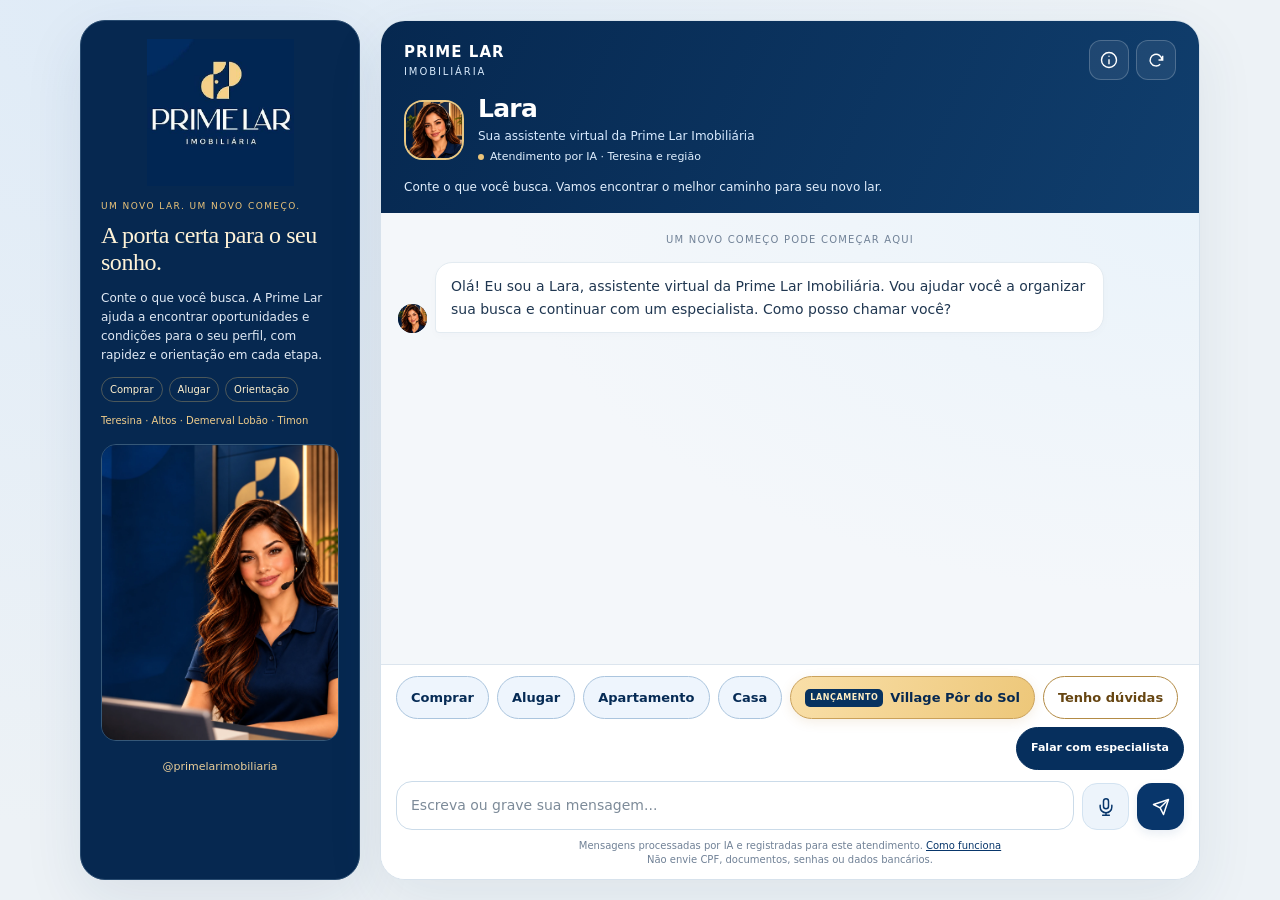
==== index.html @ ba55838a "Improve mobile Lara chat, answer common questions, show Village and number conversation protocols" ====
<!doctype html>
<html lang="pt-BR">
<head>
<meta charset="utf-8">
<meta name="viewport" content="width=device-width,initial-scale=1,viewport-fit=cover">
<meta name="theme-color" content="#062850">
<meta name="description" content="Converse com a Lara, assistente virtual da Prime Lar Imobiliária. Compra, aluguel e orientação para encontrar seu novo lar em Teresina.">
<title>Lara | Prime Lar Imobiliária</title>
<meta name="lara-visual-version" content="2.5">
<style>
:root{color-scheme:light;--blue:#164f8f;--deep:#123e74;--ink:#203751;--muted:#60768c;--line:#dce5ee;--canvas:#f4f7fa;--light:#eaf3fd}*{box-sizing:border-box}html,body{height:100%;margin:0}body{font:15px/1.5 system-ui,-apple-system,"Segoe UI",Arial,sans-serif;color:var(--ink);background:radial-gradient(ellipse at 10% 0%,#dfebf7,transparent 65%),#edf2f6}button,textarea{font:inherit}button,a{ -webkit-tap-highlight-color:transparent}button{cursor:pointer}button:disabled{cursor:default;opacity:.55}button:focus-visible,a:focus-visible{outline:3px solid #55a9ed;outline-offset:3px}button svg{width:20px;height:20px;flex:none}a{color:var(--blue)}.wrap{display:flex;justify-content:center;height:100dvh;padding:20px}.app{width:100%;max-width:820px;height:100%;min-height:0;background:white;border:1px solid #d7e2ec;border-radius:25px;box-shadow:0 20px 60px #20436715;display:flex;flex-direction:column;overflow:hidden}.header{background:linear-gradient(115deg,#13396b,#155694);color:white;padding:19px 23px 17px;flex:none}.topline{display:flex;align-items:center;justify-content:space-between;gap:15px}.brand{font-size:15px;font-weight:750;letter-spacing:.07em}.brand small{display:block;font-size:10px;letter-spacing:.19em;font-weight:500;color:#d7e9fb}.header-tools{display:flex;gap:7px}.icon-btn{background:#ffffff12;border:1px solid #ffffff35;color:white;padding:9px;border-radius:12px;line-height:0}.identity{display:flex;align-items:center;gap:13px;margin-top:15px}.avatar{width:60px;height:60px;object-fit:cover;border-radius:19px;border:2px solid #bad6f4;flex:none}.identity h1{font-size:25px;line-height:1.15;margin:0;letter-spacing:-.03em}.identity p{margin:3px 0 0;font-size:12px;color:#d8eaff}.status{display:flex;align-items:center;gap:6px;font-size:11px;color:#e1f0ff;margin-top:4px}.status-dot{width:6px;height:6px;border-radius:50%;background:#a9d9ff}.welcome-line{font-size:12px;color:#e2effd;margin:13px 0 0}.content{flex:1;min-height:0;overflow-y:auto;padding:19px 17px 23px;background:radial-gradient(ellipse at 100% 0,#eaf3fa,transparent 60%),var(--canvas);display:flex;flex-direction:column;gap:15px;scroll-behavior:smooth}.caption{margin:0;font-size:10px;text-align:center;color:#718297;letter-spacing:.12em;text-transform:uppercase}.msg{max-width:90%;display:flex;gap:8px;align-items:flex-end}.msg.me{align-self:flex-end;flex-direction:row-reverse}.mini{height:29px;width:29px;border-radius:50%;object-fit:cover;flex:none}.bubble{background:white;padding:12px 15px;border:1px solid #e3ebf1;border-radius:17px 17px 17px 4px;white-space:pre-wrap;overflow-wrap:anywhere;box-shadow:0 3px 8px #20446d05;font-size:14px;line-height:1.6}.me .bubble{background:#e0edf9;border-color:#d7e6f4;border-radius:17px 17px 4px 17px}.loading{color:var(--muted)}.bottom{flex:none;background:white;border-top:1px solid var(--line);padding:11px 15px max(12px,env(safe-area-inset-bottom))}.shortcuts{display:flex;gap:7px;flex-wrap:wrap;margin-bottom:10px}.shortcut{background:#f6f9fc;border:1px solid #d6e3ef;color:var(--deep);font-size:11px;font-weight:650;padding:7px 10px;border-radius:100px;min-height:34px}.shortcut:hover{background:#e5f1fe}.shortcut.specialist{margin-left:auto;background:#ecf4ff}.entry{display:flex;align-items:flex-end;gap:8px}.input-wrap{flex:1;min-width:0;border:1px solid #cbdbe9;border-radius:16px;background:#fff;padding:11px 12px}.input-wrap:focus-within{outline:2px solid #81b5df}.input-wrap textarea{display:block;resize:none;border:0;outline:0;background:transparent;color:var(--ink);width:100%;min-height:24px;max-height:112px;line-height:1.5;font-size:14px;overflow:auto}.input-wrap textarea::placeholder{color:#7d8b99}.send,.mic{width:47px;height:47px;display:grid;place-items:center;border-radius:15px;border:0;flex:none}.send{color:white;background:var(--blue);box-shadow:0 4px 10px #164f8f18}.mic{color:var(--blue);background:#edf4fb;border:1px solid #d3e3f1}.mic.recording{background:#fff0f0;color:#b82734;border-color:#e8bdc2}.info{font-size:10px;text-align:center;color:#708196;margin:9px 0 0;line-height:1.4}.info button{border:0;background:none;color:var(--blue);font-size:inherit;padding:0;text-decoration:underline}.feedback{font-size:12px;margin:0 0 8px;color:#8a303b;overflow-wrap:anywhere}.feedback:empty{display:none}.audio-box{padding:13px;background:#eff6fd;border:1px solid #c6ddef;border-radius:16px;margin-bottom:11px}.audio-box[hidden],dialog[hidden]{display:none}.audio-top{display:flex;align-items:center;justify-content:space-between;gap:12px}.audio-top strong{font-size:13px}.audio-box p{font-size:11px;color:var(--muted);margin:6px 0 10px}.audio-controls{display:flex;gap:8px;flex-wrap:wrap}.btn{border:1px solid #c6d9e8;border-radius:11px;background:white;color:var(--deep);padding:10px 14px;font-weight:650;font-size:13px}.btn.primary{background:var(--blue);color:white;border-color:var(--blue)}.btn.danger{color:#9c2637;border-color:#ddbfc5}.audio-box audio{display:block;width:100%;height:35px;margin:8px 0}.time{font-variant-numeric:tabular-nums;font-size:13px}dialog{color:var(--ink);border:1px solid #d0dfeb;border-radius:23px;padding:0;width:calc(100% - 30px);max-width:510px;max-height:85dvh;box-shadow:0 25px 90px #102e5950}dialog::backdrop{background:#0c264d78;backdrop-filter:blur(3px)}.dialog-head{display:flex;justify-content:space-between;align-items:center;padding:18px 21px;border-bottom:1px solid var(--line)}.dialog-head h2{font-size:18px;margin:0;letter-spacing:-.03em}.close{border:0;background:#edf3fa;color:var(--deep);height:33px;width:33px;border-radius:11px;font-size:23px;line-height:1}.dialog-body{padding:18px 21px 22px;font-size:13px;overflow:auto}.dialog-body p{margin:0 0 13px}.dialog-body h3{font-size:14px;margin:19px 0 8px}.dialog-body .lead{font-size:17px;line-height:1.55;color:var(--deep);font-weight:650}.dialog-body small{display:block;font-size:11px;color:var(--muted)}.dialog-actions{display:flex;gap:8px;flex-wrap:wrap;margin-top:16px}.dialog-actions a{text-decoration:none;display:inline-block}.summary{width:100%;min-height:160px;border:1px solid #cbdbe9;border-radius:12px;padding:12px;font-size:13px;line-height:1.6;resize:vertical}.notice{border-left:3px solid #81b5df;background:#eff6fd;padding:11px 13px;margin:13px 0;font-size:12px}.ack{font-size:12px;color:var(--blue);min-height:20px;margin-top:8px}.profile-info{display:flex;gap:13px;align-items:center;margin-bottom:15px}.profile-info .avatar{height:58px;width:58px}.reset-buttons{display:flex;gap:8px;margin-top:16px}.reset-buttons button{flex:1}@media(max-width:740px){.wrap{padding:0}.app{border:0;border-radius:0}.header{padding:15px 16px 13px}.identity{margin-top:12px}.welcome-line{margin-top:10px}.content{padding:16px 10px 20px}.bottom{padding:10px 10px max(10px,env(safe-area-inset-bottom))}.msg{max-width:96%}.shortcut{font-size:10px;padding:6px 9px}.shortcut.specialist{margin-left:0}.avatar{width:53px;height:53px}.identity h1{font-size:23px}.brand{font-size:13px}.identity p{font-size:11px}.info{font-size:9px}.send,.mic{width:42px;height:45px}}@media(max-height:620px){.welcome-line{display:none}.identity{margin-top:8px}.header{padding-top:10px;padding-bottom:10px}.avatar{width:43px;height:43px}.identity h1{font-size:21px}.shortcuts{gap:5px;margin-bottom:7px}.shortcut{min-height:30px}.info{margin-top:5px}}@media(prefers-reduced-motion:reduce){.content{scroll-behavior:auto}}
.guide{padding:0 0 9px;margin-bottom:9px;border-bottom:1px solid var(--line)}.guide[hidden],.protocol-box[hidden]{display:none}.guide p{font-size:11px;color:var(--muted);margin:0 0 6px}.guide-options{display:flex;gap:6px;flex-wrap:wrap;max-height:87px;overflow-y:auto;padding:2px}.protocol-box{background:#eff6fd;border:1px solid #d1e3f3;border-radius:12px;padding:8px 10px;margin-bottom:9px;font-size:10px}.protocol-box span,.protocol-box strong,.protocol-box small{display:block}.protocol-box strong{overflow-wrap:anywhere;font-size:11px;letter-spacing:.02em}.protocol-box small{color:var(--muted)}@media(max-height:660px){.header{padding-top:12px;padding-bottom:12px}.welcome-line{display:none}.identity{margin-top:9px}.avatar{height:45px;width:45px}.guide-options{max-height:74px}}

:root{--blue:#08366b;--deep:#062b55;--gold:#ebc47a}.experience{display:grid;grid-template-columns:280px minmax(0,820px);gap:20px;width:100%;max-width:1120px;height:100%;min-height:0}.app{min-width:0;max-width:none}.brand-panel{display:flex;flex-direction:column;align-items:center;gap:12px;min-height:0;overflow-y:auto;border:1px solid #284b70;border-radius:25px;background:#062850;color:white;padding:17px 19px;box-shadow:0 20px 60px #14376418;scrollbar-width:thin;scrollbar-color:#45617c #062850}.brand-logo{width:147px;height:147px;flex:none;display:block}.brand-intro{width:100%}.brand-eyebrow{font-size:9px;letter-spacing:.16em;color:var(--gold);margin:0 0 8px}.brand-intro h2{font-size:24px;line-height:1.15;letter-spacing:-.02em;margin:0 0 12px;font-family:Georgia,serif;font-weight:500;color:#fff3d7}.brand-intro>p:not(.brand-eyebrow){font-size:12px;line-height:1.6;color:#e0e9f4;margin:0 0 12px}.service-tags{display:flex;gap:6px;margin:0 0 11px;flex-wrap:wrap}.service-tags span{font-size:10px;color:#fff0cd;border:1px solid #d9b66f55;padding:4px 8px;border-radius:30px}.brand-intro .coverage{font-size:10px!important;color:#efcc8b!important;line-height:1.65!important;margin:0!important}.brand-cover{display:block;width:100%;min-height:0;flex:none;border:1px solid #365878;border-radius:15px;overflow:hidden;aspect-ratio:1/1;margin-top:3px}.brand-instagram{color:#ebcf99;font-size:11px;text-decoration:none;padding:4px 0}.header{background:linear-gradient(115deg,#062850,#103e6d)}.avatar{object-fit:initial;border-color:#e8c783}.mini{background:#052950}.status-dot{background:var(--gold)}.notice{border-left-color:var(--gold)}
@media(max-width:1000px){.experience{grid-template-columns:230px minmax(0,820px);gap:14px}.brand-panel{padding:15px}.brand-logo{width:124px;height:124px}.brand-intro h2{font-size:22px}}
@media(max-width:860px){.wrap{padding:0}.experience{display:flex;flex-direction:column;gap:0;max-width:820px}.brand-panel{flex:none;display:flex;flex-direction:row;gap:11px;padding:7px 15px;border:0;border-radius:0;overflow:visible;min-height:71px;box-shadow:none}.brand-logo{width:56px;height:56px}.brand-intro{flex:1;min-width:0}.brand-intro h2{font-size:17px;margin:0 0 3px}.brand-eyebrow,.brand-intro>p:not(.coverage),.service-tags,.brand-cover,.brand-instagram{display:none}.brand-intro .coverage{font-size:9px!important}.app{flex:1;min-height:0;border-radius:0;border:0}.topline .brand{font-size:11px}.header{padding-top:11px;padding-bottom:10px}.welcome-line{display:none}.identity{margin-top:9px}.avatar{width:49px;height:49px}.identity h1{font-size:23px}}
@media(max-width:860px) and (max-height:680px){.brand-panel{padding:3px 12px;min-height:48px}.brand-logo{width:41px;height:41px}.brand-intro h2{font-size:14px}.identity{margin-top:5px}.avatar{width:40px;height:40px}.header{padding-top:7px;padding-bottom:7px}.identity h1{font-size:20px}.identity p{font-size:10px}.header-tools .icon-btn{padding:7px}}


.shortcuts{gap:8px;margin-bottom:11px}.shortcuts>.shortcut{font-size:13px;min-height:43px;padding:9px 14px;font-weight:700;border-color:#abc5de;background:#eef5fd}.shortcuts>.shortcut:hover{background:#ddeaf8}.shortcuts>.campaign{background:linear-gradient(110deg,#f9dfa8,#edc779);color:#062850;border:1px solid #caa15a;box-shadow:0 3px 12px #b1823622;display:flex;gap:7px;align-items:center}.shortcuts>.campaign:hover{background:#f8dda0}.campaign-badge{font-size:8px;letter-spacing:.07em;text-transform:uppercase;border-radius:5px;background:#073260;color:#ffedc2;padding:3px 5px}.shortcuts>.shortcut.specialist{font-size:11px;background:#062f5d;border-color:#062f5d;color:white;margin-left:auto}.guide .shortcut{font-size:12px;min-height:38px;padding:8px 12px}
@media(max-width:540px){.shortcuts>.shortcut:not(.campaign):not(.specialist){flex:1 1 calc(25% - 8px);font-size:12px;padding:9px 6px;min-height:42px}.shortcuts>.campaign{flex:1 1 100%;justify-content:center;font-size:14px;min-height:44px}.shortcuts>.shortcut.specialist{flex:1 1 100%;min-height:38px;margin-left:0}.guide-options{max-height:87px}.shortcuts{gap:6px}}
@media(max-height:600px){.shortcuts>.shortcut{min-height:36px;padding-top:6px;padding-bottom:6px}.shortcuts>.campaign{min-height:38px}.shortcuts>.shortcut.specialist{min-height:32px}.guide-options{max-height:68px}.info{font-size:8px;margin-top:4px}}

/* Identidade visual 2.4: composição original e enquadramento do rosto. */
.brand-cover{aspect-ratio:1122/1402}.brand-logo{max-width:100%;height:auto;aspect-ratio:1}.avatar,.mini{background:#062850;overflow:hidden}.brand-panel{padding:18px 20px;gap:14px}.brand-cover{margin-top:0}.identity{gap:14px}
@media(max-width:1000px){.brand-panel{padding:15px}}
@media(max-width:860px){.brand-panel{padding:7px 15px;gap:11px}.brand-logo{height:56px}.identity{gap:12px}}
@media(max-width:860px) and (max-height:680px){.brand-panel{padding:3px 12px}.brand-logo{height:41px}}
.shortcut[aria-pressed="true"]{background:#d8e8f7!important;border-color:#6086a8!important;color:#163d64!important;opacity:.8}.village-card{width:100%;max-width:540px;align-self:flex-start;background:#fff;border:1px solid #d6e1ec;border-radius:18px;overflow:hidden;flex:none}.village-card img{display:block;width:100%;height:auto;aspect-ratio:16/9;object-fit:cover}.village-card .card-text{padding:12px 14px}.village-card h2{font-size:17px;color:var(--deep);margin:0 0 5px}.village-card p{font-size:12px;margin:0 0 6px}.village-card small{font-size:10px;color:var(--muted)}.shortcuts>.help{background:#fff;border-color:#b38b45;color:#664511}.help-topics{display:grid;gap:9px}.help-topics button{width:100%;text-align:left;min-height:44px}.bottom{max-height:55dvh;overflow-y:auto}.protocol-subject{font-size:11px;margin-top:4px}
@media(max-width:540px){.shortcuts{display:grid;grid-template-columns:repeat(2,minmax(0,1fr));gap:6px}.shortcuts>.shortcut{font-size:12px;min-height:44px;padding:10px 8px}.shortcuts>.campaign{grid-column:1/-1;min-height:44px!important;margin-left:0!important}.shortcuts>.help,.shortcuts>.specialist{min-height:44px!important;margin-left:0!important;font-size:11px}.guide .shortcut{min-height:44px}.input-wrap textarea{font-size:16px}.entry{gap:6px}.village-card{max-width:100%}.village-card .card-text{padding:10px 12px}.dialog-body{padding:15px}.dialog-head{padding:15px}.brand-panel{min-height:55px}.brand-logo{height:42px;width:42px}.brand-intro h2{font-size:15px}.bottom{padding-bottom:max(10px,env(safe-area-inset-bottom))}.shortcuts>button:disabled:not([aria-pressed="true"]){opacity:.42}}
</style>
</head>
<body>
<svg width="0" height="0" aria-hidden="true" style="position:absolute;overflow:hidden"><defs><image id="laraPhoto" width="1122" height="1402" href="assets/lara-prime-lar.webp"/><image id="primeLogo" width="447" height="447" href="assets/prime-lar-logo.jpg"/></defs></svg>
<div class="wrap"><div class="experience">
<aside class="brand-panel" aria-label="Prime Lar Imobiliária"><svg class="brand-logo" viewBox="0 0 447 447" role="img" aria-label="Logomarca Prime Lar Imobiliária"><use href="#primeLogo"/></svg><div class="brand-intro"><p class="brand-eyebrow">UM NOVO LAR. UM NOVO COMEÇO.</p><h2>A porta certa para o seu sonho.</h2><p>Conte o que você busca. A Prime Lar ajuda a encontrar oportunidades e condições para o seu perfil, com rapidez e orientação em cada etapa.</p><div class="service-tags"><span>Comprar</span><span>Alugar</span><span>Orientação</span></div><p class="coverage">Teresina · Altos · Demerval Lobão · Timon</p></div><svg class="brand-cover" viewBox="0 0 1122 1402" role="img" aria-label="Lara, personagem digital da Prime Lar"><use href="#laraPhoto"/></svg><a class="brand-instagram" href="https://www.instagram.com/primelarimobiliaria/" target="_blank" rel="noopener noreferrer">@primelarimobiliaria</a></aside>
<div class="app">
<header class="header"><div class="topline"><div class="brand">PRIME LAR<small>IMOBILIÁRIA</small></div><div class="header-tools"><button class="icon-btn" id="about" type="button" aria-label="Conheça a Prime Lar" title="Conheça a Prime Lar"><svg viewBox="0 0 24 24" fill="none" stroke="currentColor" stroke-width="1.7"><circle cx="12" cy="12" r="9"/><path d="M12 11v6M12 7v1"/></svg></button><button class="icon-btn" id="newChat" type="button" aria-label="Iniciar nova conversa" title="Nova conversa"><svg viewBox="0 0 24 24" fill="none" stroke="currentColor" stroke-width="1.7"><path d="M20 7v5h-5M19 12a7 7 0 1 0-2 5"/></svg></button></div></div><div class="identity"><svg class="avatar" viewBox="420 240 700 700" role="img" aria-label="Lara, personagem digital e assistente virtual da Prime Lar"><use href="#laraPhoto"/></svg><div><h1>Lara</h1><p>Sua assistente virtual da Prime Lar Imobiliária</p><div class="status"><span class="status-dot"></span>Atendimento por IA · Teresina e região</div></div></div><p class="welcome-line">Conte o que você busca. Vamos encontrar o melhor caminho para seu novo lar.</p></header>
<main class="content" id="messages" role="log" aria-label="Conversa com a Lara" aria-live="polite" aria-relevant="additions text"><p class="caption">Um novo começo pode começar aqui</p></main>
<section class="bottom" aria-label="Enviar mensagem">
<section class="guide" id="guide" hidden aria-label="Opções para responder à Lara"><p id="guideTitle">Você pode escolher uma opção ou escrever</p><div id="guideOptions" class="guide-options"></div></section>
<div class="protocol-box" id="protocolBox" hidden role="status"><span>Protocolo da sua conversa</span><strong id="protocolValue"></strong><span class="protocol-subject" id="protocolSubject"></span><small>Incluído no resumo. Envie à equipe para continuar.</small></div>
<nav class="shortcuts" aria-label="Escolha seu interesse"><button class="shortcut" data-message="Quero comprar um imóvel" type="button">Comprar</button><button class="shortcut" data-message="Quero alugar um imóvel" type="button">Alugar</button><button class="shortcut" data-message="Tenho interesse em apartamento" type="button">Apartamento</button><button class="shortcut" data-message="Tenho interesse em casa" type="button">Casa</button><button class="shortcut campaign" data-message="Quero saber sobre o Village Pôr do Sol" type="button"><span class="campaign-badge">Lançamento</span>Village Pôr do Sol</button><button class="shortcut help" id="help" type="button">Tenho dúvidas</button><button class="shortcut specialist" id="specialist" type="button">Falar com especialista</button></nav>
<div class="audio-box" id="audioBox" hidden><div class="audio-top"><strong id="audioStatus">Gravar uma mensagem</strong><span class="time" id="recordTime">00:00 / 01:00</span></div><p>Ao transcrever, o áudio será processado por IA. O texto volta para esta caixa para você revisar e enviar.</p><audio id="audioPreview" controls hidden></audio><div class="audio-controls"><button class="btn primary" id="startRecord" type="button">Gravar áudio</button><button class="btn" id="stopRecord" type="button" hidden>Parar</button><button class="btn primary" id="transcribe" type="button" hidden>Transcrever</button><button class="btn" id="discardAudio" type="button">Cancelar</button></div></div>
<p class="feedback" id="feedback" role="status"></p>
<form class="entry" id="form"><div class="input-wrap"><textarea id="message" maxlength="1500" placeholder="Escreva ou grave sua mensagem..." rows="1" aria-label="Mensagem para a Lara" autocomplete="off" required></textarea></div><button class="mic" id="microphone" type="button" aria-label="Gravar áudio para transcrever" title="Gravar áudio"><svg viewBox="0 0 24 24" fill="none" stroke="currentColor" stroke-width="1.8" stroke-linecap="round"><rect x="9" y="2" width="6" height="12" rx="3"/><path d="M5 10v2a7 7 0 0 0 14 0v-2M12 19v3M8 22h8"/></svg></button><button class="send" id="send" type="submit" aria-label="Enviar mensagem" title="Enviar mensagem"><svg viewBox="0 0 24 24" fill="none" stroke="currentColor" stroke-width="1.8" stroke-linejoin="round"><path d="m21 3-6 18-4-8-8-4Z"/><path d="m21 3-10 10"/></svg></button></form>
<p class="info">Mensagens processadas por IA e registradas para este atendimento. <button id="privacy" type="button">Como funciona</button><br>Não envie CPF, documentos, senhas ou dados bancários.</p>
</section></div></div></div>
<dialog id="aboutDialog" aria-labelledby="aboutTitle"><div class="dialog-head"><h2 id="aboutTitle">Conheça a Prime Lar</h2><button class="close" data-close="aboutDialog" aria-label="Fechar">×</button></div><div class="dialog-body"><p class="lead">Mais do que chaves, novos começos.</p><p>A Prime Lar nasceu do propósito de transformar vidas pela conquista da casa própria. Experiência, maternidade e acolhimento fazem parte dessa história.</p><p>Conte com orientação personalizada para comprar ou alugar, conhecer oportunidades e entender cada etapa até a conclusão da negociação.</p><div class="notice">A Lara entende seu interesse e esclarece dúvidas. Um corretor especialista confirma os imóveis disponíveis, valores e condições para seu perfil.</div><p><strong>Teresina, PI</strong><br>CNPJ: 60.873.921/0001-90</p><small>Confirme o endereço de atendimento com a equipe antes de ir à imobiliária.</small><div class="dialog-actions"><a class="btn primary" href="https://www.instagram.com/primelarimobiliaria/" target="_blank" rel="noopener noreferrer">@primelarimobiliaria</a></div></div></dialog>
<dialog id="specialistDialog" aria-labelledby="specialistTitle"><div class="dialog-head"><h2 id="specialistTitle">Continue com um especialista</h2><button class="close" data-close="specialistDialog" aria-label="Fechar">×</button></div><div class="dialog-body"><p>Confira as respostas para o especialista. Ao confirmar o resumo na conversa, seu atendimento será registrado para a equipe Prime Lar distribuir ao consultor e retornar pelo WhatsApp informado.</p><label for="summary">Resumo do seu interesse</label><textarea id="summary" class="summary" maxlength="6000"></textarea><small>Você pode retirar a renda ou qualquer informação antes de copiar. Inclua apenas o que deseja compartilhar.</small><div class="dialog-actions"><button id="copySummary" class="btn primary" type="button">Copiar resumo</button><a class="btn" href="https://www.instagram.com/primelarimobiliaria/" target="_blank" rel="noopener noreferrer">Abrir Instagram</a></div><div class="ack" id="copyStatus" role="status"></div><div class="notice">A equipe consulta e distribui os registros manualmente. O retorno por WhatsApp depende de um número informado e do atendimento recebido pelo consultor; não há prazo automático.</div></div></dialog>
<dialog id="privacyDialog" aria-labelledby="privacyTitle"><div class="dialog-head"><h2 id="privacyTitle">Sobre este atendimento</h2><button class="close" data-close="privacyDialog" aria-label="Fechar">×</button></div><div class="dialog-body"><p>A imagem da Lara representa uma personagem digital da Prime Lar.</p><p>A Lara é uma assistente virtual por inteligência artificial. Suas mensagens são processadas pelo serviço de IA e registradas no ambiente de atendimento para manter o contexto da conversa. A triagem pode perguntar bairro, ocupação, renda bruta mensal e estado civil para orientar o especialista, além do WhatsApp para retorno. Esses dados são opcionais; não pedimos CPF nem documentos. Você pode pular perguntas e editar essas informações no resumo.</p><p>O histórico desta versão fica também nesta aba para você continuar enquanto ela estiver aberta. O identificador da conversa fica no navegador até iniciar uma nova conversa.</p><p>A gravação usa o microfone somente quando você toca em “Gravar áudio” e permite o acesso. O áudio fica temporariamente no navegador; ao tocar em “Transcrever”, ele é enviado ao serviço de IA para gerar texto. Esta aplicação não salva o arquivo de áudio no histórico. Revise o texto antes de enviar.</p><p>“Nova conversa” limpa o histórico desta aba e o identificador no navegador; não apaga os registros já feitos no atendimento. Para solicitar informações sobre seus dados ou exclusão, fale com a Prime Lar pelo perfil oficial.</p><p>Valores, condições promocionais, financiamento e disponibilidade precisam ser confirmados pelo corretor especialista. A Lara não realiza aprovação de crédito nem agenda visitas. O resumo confirmado fica registrado para a equipe consultar e distribuir manualmente; esta versão não envia mensagens automáticas ao consultor.</p><small>Para informações sobre o tratamento dos dados pela imobiliária, consulte a equipe da Prime Lar. Este aviso explica o funcionamento desta interface.</small></div></dialog>
<dialog id="resetDialog" aria-labelledby="resetTitle"><div class="dialog-head"><h2 id="resetTitle">Iniciar nova conversa?</h2><button class="close" data-close="resetDialog" aria-label="Fechar">×</button></div><div class="dialog-body"><p>O histórico exibido nesta aba será limpo para você começar um novo atendimento.</p><div class="reset-buttons"><button class="btn" data-close="resetDialog" type="button">Continuar aqui</button><button class="btn primary" id="confirmReset" type="button">Nova conversa</button></div></div></dialog>
<dialog id="helpDialog" aria-labelledby="helpTitle"><div class="dialog-head"><h2 id="helpTitle">Como podemos ajudar?</h2><button class="close" data-close="helpDialog" aria-label="Fechar">×</button></div><div class="dialog-body"><p>Escolha uma dúvida ou escreva sua pergunta na conversa.</p><div class="help-topics"><button class="btn" type="button" data-message="Como funciona a compra de um imóvel por financiamento?">Compra por financiamento</button><button class="btn" type="button" data-message="Qual é a diferença entre financiamento e consórcio?">Financiamento ou consórcio</button><button class="btn" type="button" data-message="Quais documentos preciso organizar para comprar um imóvel por financiamento?">Documentação para compra</button><button class="btn" type="button" id="otherHelp">Outra dúvida</button></div></div></dialog>
<script>(function () {
'use strict';
const API='https://dlynbiplzruxdhgwinyn.supabase.co/functions/v1/lara-chat';
const VERSION='prime-lar-2.3';
const VILLAGE_IMAGE='assets/village-por-do-sol.webp';
const SESSION_KEY='lara_prime_credentials_v2', HISTORY_KEY='lara_prime_tab_v2';
const $=id=>document.getElementById(id);
const field=$('message'),log=$('messages'),feedback=$('feedback');
const greeting='Olá! Eu sou a Lara, assistente virtual da Prime Lar Imobiliária. Vou ajudar você a organizar sua busca e continuar com um especialista. Como posso chamar você?';
let credentials=null,history=[],perfil={},etapa='nome',protocolo='',busy=false,recording=false,requestingMic=false,audioBusy=false,lastFailure=null;
let villageCardVisible=false;
let recorder=null,stream=null,chunks=[],audioBlob=null,audioUrl=null,ticker=null,recordStarted=0,cancelRecording=false;
try{credentials=JSON.parse(localStorage.getItem(SESSION_KEY)||'null');}catch{}
try{const saved=JSON.parse(sessionStorage.getItem(HISTORY_KEY)||'null');if(saved&&saved.sessao===credentials?.sessao&&Array.isArray(saved.history)){history=saved.history.slice(-40);perfil=saved.perfil||{};etapa=saved.etapa||'livre';protocolo=saved.protocolo||'';}}catch{}
function save(){try{sessionStorage.setItem(HISTORY_KEY,JSON.stringify({sessao:credentials?.sessao,history:history.slice(-40),perfil,etapa,protocolo}));}catch{}}
function saveCredentials(data){if(data.sessao&&data.token){credentials={sessao:data.sessao,token:data.token};try{localStorage.setItem(SESSION_KEY,JSON.stringify(credentials));}catch{}}}
function bubble(text,mine=false,loading=false){
 const item=document.createElement('div');item.className='msg '+(mine?'me':'assistant');
 if(!mine){const portrait=document.createElementNS('http://www.w3.org/2000/svg','svg');portrait.setAttribute('class','mini');portrait.setAttribute('viewBox','420 240 700 700');portrait.setAttribute('aria-hidden','true');const use=document.createElementNS('http://www.w3.org/2000/svg','use');use.setAttribute('href','#laraPhoto');portrait.appendChild(use);item.appendChild(portrait);}
 const body=document.createElement('div');body.className='bubble'+(loading?' loading':'');body.textContent=text;item.appendChild(body);log.appendChild(item);log.scrollTop=log.scrollHeight;return {item,body};
}
function fit(){field.style.height='24px';field.style.height=Math.min(field.scrollHeight,112)+'px';}
function selectedShortcut(value){
 const purpose=value==='Quero comprar um imóvel'?'comprar':value==='Quero alugar um imóvel'?'alugar':'';
 const type=value==='Tenho interesse em casa'?'casa':value==='Tenho interesse em apartamento'?'apartamento':'';
 if(purpose)return {locked:['comprar','alugar'].includes(perfil.finalidade),selected:perfil.finalidade===purpose};
 if(type)return {locked:['casa','apartamento'].includes(perfil.tipo),selected:perfil.tipo===type};
 return {locked:false,selected:false};
}
function syncControls(){
 const block=busy||recording||requestingMic||audioBusy;
 $('send').disabled=block;field.disabled=recording||requestingMic||audioBusy;
 document.querySelectorAll('[data-message]').forEach(x=>{const state=selectedShortcut(x.dataset.message);x.disabled=block||state.locked;x.setAttribute('aria-pressed',String(state.selected));});
 $('guideOptions').children&&Array.from($('guideOptions').children).forEach(x=>x.disabled=block);
 $('microphone').disabled=busy||requestingMic||audioBusy;
 $('newChat').disabled=block;$('specialist').disabled=block;$('help').disabled=block;
 $('startRecord').disabled=busy||requestingMic||audioBusy;
 $('stopRecord').disabled=audioBusy;$('transcribe').disabled=busy||audioBusy;
 $('discardAudio').disabled=audioBusy;
}
function normalizarTelefone(value) {
 if (typeof value !== 'string' || /\b(?:cpf|rg|documento)\b/i.test(value) || /\b\d{3}\.\d{3}\.\d{3}-\d{2}\b/.test(value)) return '';
 if (/prefiro n[ãa]o|n[ãa]o (?:quero|vou) informar/i.test(value)) return 'prefiro não informar';
 let digits=value.replace(/\D/g,'');
 if (/^55/.test(digits) && [12,13].includes(digits.length)) digits=digits.slice(2);
 if (!/^[1-9]\d(?:9\d{8}|[2-5]\d{7})$/.test(digits)) return '';
 const local=digits.slice(2),split=local.length===9?5:4;
 return '('+digits.slice(0,2)+') '+local.slice(0,split)+'-'+local.slice(split);
}
function omitirDocumentos(value) {
 return value.replace(/\bCPF\s*(?:[:=]|[ée])?\s*\d[\d.\s-]{8,17}\d\b/gi,'[CPF omitido]').replace(/\b\d{3}\.\d{3}\.\d{3}-\d{2}\b/g,'[CPF omitido]').replace(/\bRG\s*(?:[:=]|[ée])?\s*\d[\d.\s-]{4,15}[\dxX]\b/gi,'[documento omitido]');
}

function optionsFor(stage,p){
 const pick=(label,value=label)=>({label,value});
 switch(stage){
 case 'finalidade':return [pick('Comprar','Quero comprar um imóvel'),pick('Alugar','Quero alugar um imóvel')];
 case 'tipo':return [pick('Casa','Tenho interesse em casa'),pick('Apartamento','Tenho interesse em apartamento')];
 case 'localizacao':return [pick('Teresina'),pick('Altos'),pick('Demerval Lobão'),pick('Timon'),pick('Outra região','Quero informar outra cidade ou região')];
 case 'bairro':return [pick('Sem preferência de bairro'),pick('Prefiro não informar')];
 case 'estado_civil':return [pick('Solteiro(a)'),pick('Casado(a)'),pick('União estável'),pick('Divorciado(a)'),pick('Viúvo(a)'),pick('Prefiro não informar')];
 case 'telefone':return [pick('Prefiro não informar')];
 case 'oferta_especialista':return [pick('Falar com especialista','Quero falar diretamente com um especialista'),pick('Continuar com a Lara','Quero continuar com a Lara para organizar minha busca')];
 case 'orcamento':return p.finalidade==='alugar'?[pick('Até R$ 1 mil/mês'),pick('R$ 1 a 2 mil/mês'),pick('Acima de R$ 2 mil/mês'),pick('Preciso de orientação')]:[pick('Até R$ 200 mil'),pick('R$ 200 a 300 mil'),pick('R$ 300 a 500 mil'),pick('Acima de R$ 500 mil'),pick('Preciso de orientação')];
 case 'ocupacao':return [pick('CLT / carteira assinada','Trabalho com carteira assinada (CLT)'),pick('Servidor / concursado','Sou servidor público ou concursado'),pick('Autônomo','Sou autônomo'),pick('MEI','Sou microempreendedor individual (MEI)'),pick('Empresário','Sou empresário'),pick('Aposentado / pensionista','Sou aposentado ou pensionista'),pick('Sem trabalho no momento'),pick('Prefiro não informar')];
 case 'vinculo_publico':return [pick('Municipal','Meu vínculo é municipal'),pick('Estadual','Meu vínculo é estadual'),pick('Federal','Meu vínculo é federal'),pick('Outro vínculo'),pick('Prefiro não informar')];
 case 'atividade':return [pick('Prefiro não informar')];
 case 'renda':return [pick('Até R$ 2 mil/mês','Minha renda bruta mensal é até R$ 2 mil'),pick('R$ 2 a 4 mil/mês','Minha renda bruta mensal é de R$ 2 a 4 mil'),pick('R$ 4 a 7 mil/mês','Minha renda bruta mensal é de R$ 4 a 7 mil'),pick('Acima de R$ 7 mil/mês','Minha renda bruta mensal é acima de R$ 7 mil'),pick('Prefiro não informar')];
 case 'intencao':return [pick('Sim, se fizer sentido','Sim, se as condições fizerem sentido para mim'),pick('Quero avaliar'),pick('Ainda estou pesquisando')];
 case 'revisao':return [pick('Confirmar e gerar protocolo','Confirmo o resumo; pode gerar meu protocolo'),pick('Quero corrigir')];
 default:return [];
 }
}
function choose(value){
 if(busy||recording||audioBusy||requestingMic)return;
 if(selectedShortcut(value).locked)return;
 closeDialog('helpDialog');
 if(field.value.trim()){field.value=[field.value.trim(),value].join('\n').slice(0,1500);fit();field.focus();feedback.textContent='A opção foi incluída no seu rascunho. Revise antes de enviar.';}else send(value);
}
function renderGuide(){
 const options=optionsFor(etapa,perfil),host=$('guideOptions');host.replaceChildren();$('guide').hidden=!options.length;
 $('guideTitle').textContent=etapa==='revisao'?'Confira antes de continuar':'Você pode escolher uma opção ou escrever';
 for(const o of options){const b=document.createElement('button');b.type='button';b.className='shortcut';b.textContent=o.label;b.addEventListener('click',()=>choose(o.value));host.appendChild(b);}
 const valid=/^(?:(?:DEMO-)?PL-\d{8}-[A-Fa-f0-9]{32}|(?:TESTE-)?PL\/\d{4}\/\d{8,})$/.test(protocolo);
 $('protocolBox').hidden=!valid;$('protocolValue').textContent=valid?protocolo:'';syncControls();
 $('protocolSubject').textContent=valid?[perfil.finalidade==='comprar'?'Compra':perfil.finalidade==='alugar'?'Aluguel':'Orientação',perfil.tipo,perfil.localizacao].filter(Boolean).join(' · '):'';
}
function showDialog(id){const d=$(id);if(typeof d.showModal==='function')d.showModal();else{d.setAttribute('open','');d.hidden=false;}}
function closeDialog(id){const d=$(id);if(typeof d.close==='function')d.close();else d.removeAttribute('open');}
function renderHistory(){
 villageCardVisible=false;log.replaceChildren();const cap=document.createElement('p');cap.className='caption';cap.textContent='Um novo começo pode começar aqui';log.appendChild(cap);
 bubble(greeting);history.forEach(m=>{if(m&&typeof m.text==='string'){if(/village\s+p[oô]r\s+do\s+sol/i.test(m.text))showVillageCard();bubble(m.text,m.role==='me');}});
}
async function call(payload){
 const ctrl=new AbortController(),timer=setTimeout(()=>ctrl.abort(),55000);
 try{
  const r=await fetch(API,{method:'POST',headers:{'Content-Type':'application/json'},body:JSON.stringify({...credentials,...payload}),signal:ctrl.signal});
  let d;try{d=await r.json();}catch{throw Error('O atendimento retornou uma resposta inesperada. Tente novamente.');}
  saveCredentials(d);
  if(!r.ok){const e=Error(d.erro||'Não foi possível concluir o atendimento.');e.code=d.codigo;throw e;}
  if(d.versao&&d.versao!==VERSION)throw Error('A atualização ainda está sendo disponibilizada. Aguarde um momento e tente novamente.');
  return d;
 }finally{clearTimeout(timer);}
}
async function ensureSession(){if(!credentials){const d=await call({acao:'iniciar'});perfil=d.perfil||{};save();}}
async function send(text){
 if(busy||recording||audioBusy||requestingMic)return;
 const mensagem=(text||'').trim();if(!mensagem)return;
 if(/village\s+p[oô]r\s+do\s+sol/i.test(mensagem))showVillageCard();
 if(mensagem.length>1500){feedback.textContent='Sua mensagem pode ter até 1.500 caracteres.';return;}
 feedback.textContent='';busy=true;syncControls();
 const requestId=lastFailure?.text===mensagem?lastFailure.requestId:crypto.randomUUID();
 const mine=bubble(mensagem,true),reply=bubble('A Lara está respondendo...',false,true);field.value='';fit();
 try{
  await ensureSession();const d=await call({acao:'chat',mensagem,request_id:requestId});
  if(typeof d.resposta!=='string'||!d.resposta.trim())throw Error('Não recebi uma resposta. Tente novamente.');
  reply.body.classList.remove('loading');reply.body.textContent=d.resposta;
  perfil=d.perfil||perfil;etapa=d.etapa||'livre';if(d.protocolo)protocolo=d.protocolo;history.push({role:'me',text:mensagem},{role:'lara',text:d.resposta});renderGuide();save();lastFailure=null;
 }catch(e){
  mine.item.remove();reply.item.remove();if(!field.value.trim())field.value=mensagem;fit();lastFailure={text:mensagem,requestId};
  feedback.textContent=e.name==='AbortError'?'O atendimento demorou. Sua mensagem foi preservada; toque em Enviar para tentar novamente.':e.message;
 }finally{busy=false;syncControls();field.focus();log.scrollTop=log.scrollHeight;}
}
function showVillageCard(){
 if(villageCardVisible)return;villageCardVisible=true;
 const card=document.createElement('article');card.id='villageCard';card.className='village-card';
 const image=document.createElement('img');image.src=VILLAGE_IMAGE;image.alt='Perspectiva ilustrativa do Village Pôr do Sol, divulgada pela Canopus';image.width=1200;image.height=675;
 const text=document.createElement('div');text.className='card-text';const title=document.createElement('h2');title.textContent='Village Pôr do Sol';const detail=document.createElement('p');detail.textContent='Apartamentos de 2 quartos e lazer para a família, em Teresina. Conheça as condições com a Prime Lar.';const credit=document.createElement('small');credit.textContent='Perspectiva ilustrativa · Imagem divulgada pela Canopus';text.appendChild(title);text.appendChild(detail);text.appendChild(credit);card.appendChild(image);card.appendChild(text);log.appendChild(card);log.scrollTop=log.scrollHeight;
}
function summaryText(){
 const names={nome:'Nome',finalidade:'Interesse',tipo:'Tipo de imóvel',localizacao:'Cidade / região',bairro:'Bairro desejado',estado_civil:'Estado civil',telefone:'WhatsApp para retorno',orcamento:'Orçamento',ocupacao:'Ocupação',vinculo_publico:'Vínculo público',atividade:'Atividade',renda_bruta:'Renda bruta mensal',intencao:'Momento de decisão',necessidades:'Preferências',prazo:'Prazo',pagamento:'Forma de pagamento',empreendimento:'Empreendimento'};
 const entries=Object.entries(names).filter(([k])=>typeof perfil[k]==='string'&&perfil[k].trim()).map(([k,label])=>label+': '+perfil[k].trim());
 return 'Olá, equipe Prime Lar! Conversei com a Lara e gostaria de continuar com um corretor especialista.\n'+(protocolo?'Protocolo da conversa: '+protocolo+'\n':'')+'\n'+(entries.length?entries.join('\n'):'Meu interesse: [descreva o imóvel que procura]');
}
function openSpecialist(){$('summary').value=summaryText();$('copyStatus').textContent='';showDialog('specialistDialog');}
function resetAudio(){
 if(ticker)clearInterval(ticker);ticker=null;
 if(stream){stream.getTracks().forEach(t=>t.stop());stream=null;}
 if(audioUrl){URL.revokeObjectURL(audioUrl);audioUrl=null;}
 audioBlob=null;chunks=[];recorder=null;recording=false;
 $('audioPreview').removeAttribute('src');$('audioPreview').hidden=true;
 $('audioStatus').textContent='Gravar uma mensagem';$('recordTime').textContent='00:00 / 01:00';
 $('startRecord').hidden=false;$('startRecord').textContent='Gravar áudio';$('stopRecord').hidden=true;$('transcribe').hidden=true;$('microphone').classList.remove('recording');syncControls();
}
function discardAudio(){if(recorder?.state==='recording'){cancelRecording=true;recorder.stop();}else resetAudio();$('audioBox').hidden=true;}
async function startRecording(){
 if(busy||audioBusy||requestingMic||recording)return;
 feedback.textContent='';resetAudio();cancelRecording=false;requestingMic=true;syncControls();
 try{
  stream=await navigator.mediaDevices.getUserMedia({audio:true});
  if($('audioBox').hidden){stream.getTracks().forEach(t=>t.stop());stream=null;return;}
  const mime=['audio/webm;codecs=opus','audio/webm','audio/ogg;codecs=opus','audio/mp4'].find(t=>MediaRecorder.isTypeSupported(t));
  recorder=new MediaRecorder(stream,mime?{mimeType:mime,audioBitsPerSecond:64000}:undefined);
  recorder.ondataavailable=e=>{if(e.data.size)chunks.push(e.data);};
  recorder.onerror=()=>{cancelRecording=true;feedback.textContent='Não consegui gravar o áudio. Tente novamente ou digite.';resetAudio();};
  recorder.onstop=()=>{
   if(ticker)clearInterval(ticker);ticker=null;stream?.getTracks().forEach(t=>t.stop());stream=null;recording=false;$('microphone').classList.remove('recording');
   if(cancelRecording){resetAudio();return;}
   audioBlob=new Blob(chunks,{type:recorder.mimeType});
   if(!audioBlob.size){feedback.textContent='O áudio ficou vazio. Grave novamente.';resetAudio();return;}
   audioUrl=URL.createObjectURL(audioBlob);$('audioPreview').src=audioUrl;$('audioPreview').hidden=false;
   $('audioStatus').textContent='Áudio pronto para transcrever';$('stopRecord').hidden=true;$('startRecord').hidden=false;$('startRecord').textContent='Gravar novamente';$('transcribe').hidden=false;syncControls();
  };
  recorder.start();recordStarted=Date.now();recording=true;$('audioStatus').textContent='Gravando sua mensagem...';$('startRecord').hidden=true;$('stopRecord').hidden=false;$('microphone').classList.add('recording');
  ticker=setInterval(()=>{const n=Math.min(60,Math.floor((Date.now()-recordStarted)/1000));$('recordTime').textContent=String(Math.floor(n/60)).padStart(2,'0')+':'+String(n%60).padStart(2,'0')+' / 01:00';if(n>=60&&recorder?.state==='recording')recorder.stop();},250);
 }catch(e){resetAudio();feedback.textContent=e.name==='NotAllowedError'?'O acesso ao microfone não foi permitido. Libere o microfone no navegador ou digite sua mensagem.':'Não consegui acessar o microfone. Você pode continuar digitando.';}
 finally{requestingMic=false;syncControls();}
}
function encodeWav(samples,rate){
 const buffer=new ArrayBuffer(44+samples.length*2),view=new DataView(buffer);
 const word=(at,s)=>{for(let i=0;i<s.length;i++)view.setUint8(at+i,s.charCodeAt(i));};
 word(0,'RIFF');view.setUint32(4,36+samples.length*2,true);word(8,'WAVE');word(12,'fmt ');view.setUint32(16,16,true);view.setUint16(20,1,true);view.setUint16(22,1,true);view.setUint32(24,rate,true);view.setUint32(28,rate*2,true);view.setUint16(32,2,true);view.setUint16(34,16,true);word(36,'data');view.setUint32(40,samples.length*2,true);
 for(let i=0;i<samples.length;i++){const s=Math.max(-1,Math.min(1,samples[i]));view.setInt16(44+i*2,s<0?s*32768:s*32767,true);}return buffer;
}
async function wavBase64(blob){
 const AC=window.AudioContext||window.webkitAudioContext,OC=window.OfflineAudioContext||window.webkitOfflineAudioContext;
 const ctx=new AC();let decoded;try{decoded=await ctx.decodeAudioData(await blob.arrayBuffer());}finally{await ctx.close();}
 if(decoded.duration>61)throw Error('O áudio pode ter até 60 segundos. Grave novamente.');
 const offline=new OC(1,Math.ceil(Math.min(decoded.duration,60)*16000),16000),source=offline.createBufferSource();source.buffer=decoded;source.connect(offline.destination);source.start();
 const rendered=await offline.startRendering();const bytes=new Uint8Array(encodeWav(rendered.getChannelData(0),16000));
 let binary='';for(let i=0;i<bytes.length;i+=8192)binary+=String.fromCharCode(...bytes.subarray(i,i+8192));return btoa(binary);
}
async function transcribe(){
 if(!audioBlob||busy||audioBusy||recording)return;audioBusy=true;syncControls();feedback.textContent='';$('audioStatus').textContent='Transcrevendo seu áudio...';
 try{
  await ensureSession();const audio=await wavBase64(audioBlob);const d=await call({acao:'transcrever',audio,mime_type:'audio/wav'});
  if(typeof d.texto!=='string'||!d.texto.trim())throw Error('Não identifiquei uma fala clara. Grave novamente.');
  const combined=[field.value.trim(),d.texto.trim()].filter(Boolean).join(' ');if(combined.length>1500)throw Error('O texto ficou maior que 1.500 caracteres. Envie o rascunho ou grave uma mensagem mais curta.');
  field.value=combined;fit();resetAudio();$('audioBox').hidden=true;feedback.textContent='Texto transcrito. Revise e toque em Enviar quando estiver pronto.';
 }catch(e){$('audioStatus').textContent='Áudio pronto para tentar novamente';feedback.textContent=e.name==='AbortError'?'A transcrição demorou. Seu áudio foi preservado; tente novamente.':e.message;}
 finally{audioBusy=false;syncControls();field.focus();}
}
$('form').addEventListener('submit',e=>{e.preventDefault();send(field.value);});
field.addEventListener('input',fit);
field.addEventListener('keydown',e=>{if(e.key==='Enter'&&!e.shiftKey&&!e.isComposing){e.preventDefault();send(field.value);}});
document.querySelectorAll('[data-message]').forEach(b=>b.addEventListener('click',()=>choose(b.dataset.message)));
$('specialist').addEventListener('click',openSpecialist);
$('help').addEventListener('click',()=>showDialog('helpDialog'));
$('otherHelp').addEventListener('click',()=>{closeDialog('helpDialog');field.focus();feedback.textContent='Escreva sua dúvida. A Lara vai explicar e orientar o próximo passo.';});
$('about').addEventListener('click',()=>showDialog('aboutDialog'));
$('privacy').addEventListener('click',()=>showDialog('privacyDialog'));
document.querySelectorAll('[data-close]').forEach(b=>b.addEventListener('click',()=>closeDialog(b.dataset.close)));
$('newChat').addEventListener('click',()=>{if(!busy&&!recording&&!audioBusy&&!requestingMic)showDialog('resetDialog');});
$('confirmReset').addEventListener('click',()=>{if(busy||recording||audioBusy||requestingMic)return;credentials=null;history=[];perfil={};etapa='nome';protocolo='';lastFailure=null;try{localStorage.removeItem(SESSION_KEY);sessionStorage.removeItem(HISTORY_KEY);}catch{}discardAudio();renderHistory();renderGuide();field.value='';feedback.textContent='';fit();closeDialog('resetDialog');field.focus();});
$('copySummary').addEventListener('click',async()=>{try{await navigator.clipboard.writeText($('summary').value);$('copyStatus').textContent='Resumo copiado. Agora abra o Instagram e envie para a Prime Lar.';}catch{$('summary').focus();$('summary').select();$('copyStatus').textContent='Selecione e copie o texto acima para enviar no Instagram.';}});
$('microphone').addEventListener('click',()=>{
 if(recording){recorder?.stop();return;}if(busy||audioBusy||requestingMic)return;
 if(!window.isSecureContext||!navigator.mediaDevices?.getUserMedia||typeof MediaRecorder==='undefined'||!(window.AudioContext||window.webkitAudioContext)||!(window.OfflineAudioContext||window.webkitOfflineAudioContext)){feedback.textContent='Este navegador não oferece gravação aqui. Abra o site em um navegador atualizado com HTTPS ou digite sua mensagem.';return;}
 $('audioBox').hidden=!$('audioBox').hidden;
});
$('startRecord').addEventListener('click',startRecording);
$('stopRecord').addEventListener('click',()=>{if(recorder?.state==='recording')recorder.stop();});
$('discardAudio').addEventListener('click',discardAudio);
$('transcribe').addEventListener('click',transcribe);
window.addEventListener('pagehide',()=>{cancelRecording=true;if(recorder?.state==='recording')recorder.stop();stream?.getTracks().forEach(t=>t.stop());if(ticker)clearInterval(ticker);if(audioUrl)URL.revokeObjectURL(audioUrl);});
renderHistory();renderGuide();syncControls();fit();
})();

</script>
</body></html>
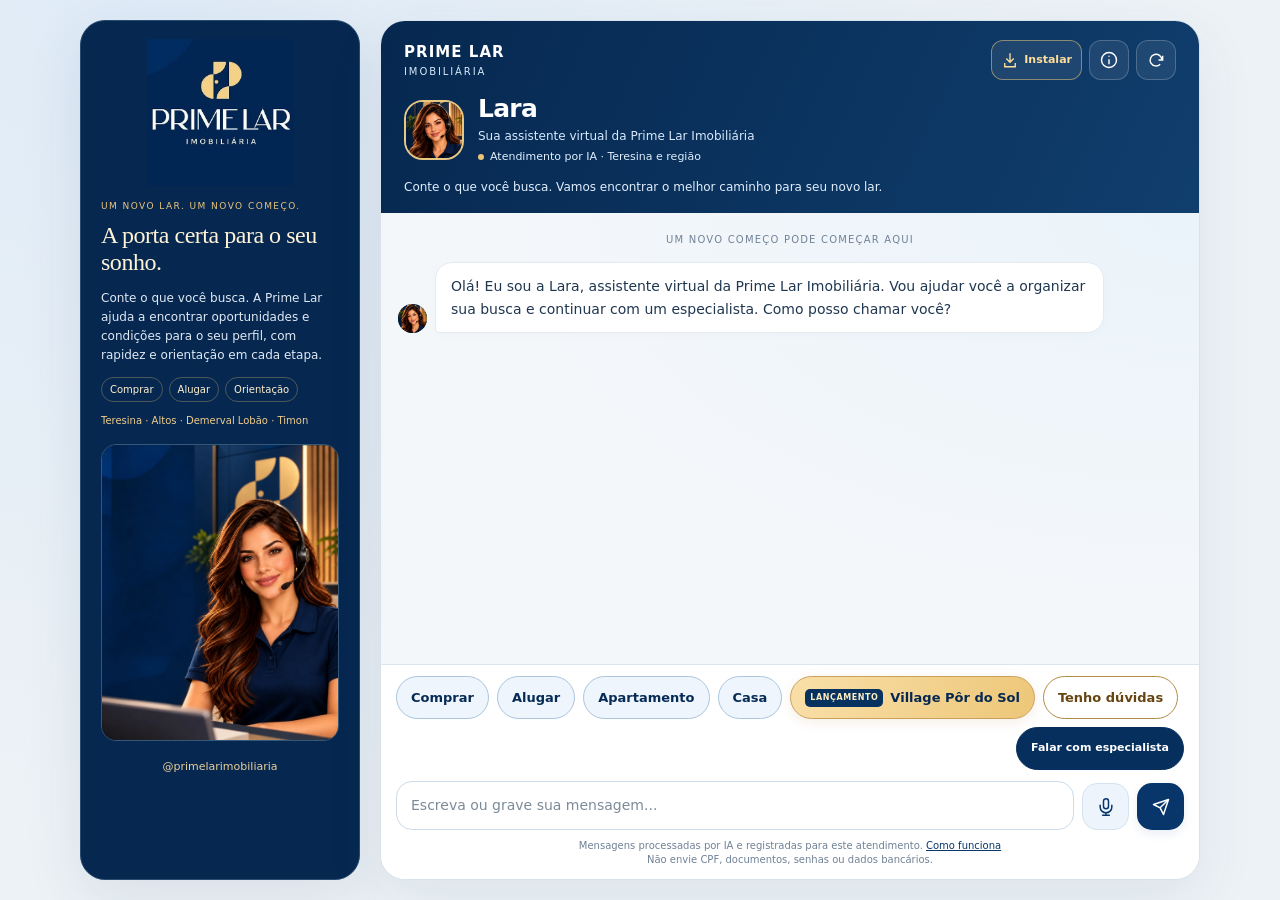
==== commit 226cda11: "Adiciona aplicativo Android instalável da Lara (PWA 1.0) Inclui instalação por link, ícones, cache p" ====
--- a/index.html
+++ b/index.html
@@ -29,6 +29,17 @@
 .shortcut[aria-pressed="true"]{background:#d8e8f7!important;border-color:#6086a8!important;color:#163d64!important;opacity:.8}.village-card{width:100%;max-width:540px;align-self:flex-start;background:#fff;border:1px solid #d6e1ec;border-radius:18px;overflow:hidden;flex:none}.village-card img{display:block;width:100%;height:auto;aspect-ratio:16/9;object-fit:cover}.village-card .card-text{padding:12px 14px}.village-card h2{font-size:17px;color:var(--deep);margin:0 0 5px}.village-card p{font-size:12px;margin:0 0 6px}.village-card small{font-size:10px;color:var(--muted)}.shortcuts>.help{background:#fff;border-color:#b38b45;color:#664511}.help-topics{display:grid;gap:9px}.help-topics button{width:100%;text-align:left;min-height:44px}.bottom{max-height:55dvh;overflow-y:auto}.protocol-subject{font-size:11px;margin-top:4px}
 @media(max-width:540px){.shortcuts{display:grid;grid-template-columns:repeat(2,minmax(0,1fr));gap:6px}.shortcuts>.shortcut{font-size:12px;min-height:44px;padding:10px 8px}.shortcuts>.campaign{grid-column:1/-1;min-height:44px!important;margin-left:0!important}.shortcuts>.help,.shortcuts>.specialist{min-height:44px!important;margin-left:0!important;font-size:11px}.guide .shortcut{min-height:44px}.input-wrap textarea{font-size:16px}.entry{gap:6px}.village-card{max-width:100%}.village-card .card-text{padding:10px 12px}.dialog-body{padding:15px}.dialog-head{padding:15px}.brand-panel{min-height:55px}.brand-logo{height:42px;width:42px}.brand-intro h2{font-size:15px}.bottom{padding-bottom:max(10px,env(safe-area-inset-bottom))}.shortcuts>button:disabled:not([aria-pressed="true"]){opacity:.42}}
 </style>
+<!-- LARA_ANDROID_HEAD -->
+<link rel="manifest" href="manifest.webmanifest">
+<link rel="icon" type="image/png" sizes="192x192" href="assets/android/lara-192.png">
+<link rel="apple-touch-icon" href="assets/android/lara-192.png">
+<meta name="mobile-web-app-capable" content="yes">
+<meta name="apple-mobile-web-app-capable" content="yes">
+<meta name="apple-mobile-web-app-status-bar-style" content="black-translucent">
+<meta name="apple-mobile-web-app-title" content="Lara">
+<link rel="stylesheet" href="android.css">
+<script src="android.js" defer></script>
+<!-- FIM_LARA_ANDROID_HEAD -->
 </head>
 <body>
 <svg width="0" height="0" aria-hidden="true" style="position:absolute;overflow:hidden"><defs><image id="laraPhoto" width="1122" height="1402" href="assets/lara-prime-lar.webp"/><image id="primeLogo" width="447" height="447" href="assets/prime-lar-logo.jpg"/></defs></svg>
@@ -119,6 +130,9 @@
  case 'vinculo_publico':return [pick('Municipal','Meu vínculo é municipal'),pick('Estadual','Meu vínculo é estadual'),pick('Federal','Meu vínculo é federal'),pick('Outro vínculo'),pick('Prefiro não informar')];
  case 'atividade':return [pick('Prefiro não informar')];
  case 'renda':return [pick('Até R$ 2 mil/mês','Minha renda bruta mensal é até R$ 2 mil'),pick('R$ 2 a 4 mil/mês','Minha renda bruta mensal é de R$ 2 a 4 mil'),pick('R$ 4 a 7 mil/mês','Minha renda bruta mensal é de R$ 4 a 7 mil'),pick('Acima de R$ 7 mil/mês','Minha renda bruta mensal é acima de R$ 7 mil'),pick('Prefiro não informar')];
+ case 'village_menu':return [pick('Localização','Quero conhecer a localização do Village Pôr do Sol'),pick('Planta','Quero conhecer a planta do Village Pôr do Sol'),pick('Piscinas','Quero conhecer as piscinas do Village Pôr do Sol'),pick('Pet Place','Quero conhecer o Pet Place do Village Pôr do Sol'),pick('Oportunidade Prime Lar','Quero conhecer a oportunidade da Prime Lar para sair do aluguel')];
+ case 'village_convite':return [pick('Sim, agarraria!','Sim, eu agarraria essa oportunidade!'),pick('Quero entender','Quero entender como funciona a oportunidade'),pick('Agora não','Agora não tenho interesse')];
+ case 'village_nota':return Array.from({length:10},(_,i)=>pick(String(i+1)));
  case 'intencao':return [pick('Sim, se fizer sentido','Sim, se as condições fizerem sentido para mim'),pick('Quero avaliar'),pick('Ainda estou pesquisando')];
  case 'revisao':return [pick('Confirmar e gerar protocolo','Confirmo o resumo; pode gerar meu protocolo'),pick('Quero corrigir')];
  default:return [];
@@ -181,7 +195,7 @@
  const text=document.createElement('div');text.className='card-text';const title=document.createElement('h2');title.textContent='Village Pôr do Sol';const detail=document.createElement('p');detail.textContent='Apartamentos de 2 quartos e lazer para a família, em Teresina. Conheça as condições com a Prime Lar.';const credit=document.createElement('small');credit.textContent='Perspectiva ilustrativa · Imagem divulgada pela Canopus';text.appendChild(title);text.appendChild(detail);text.appendChild(credit);card.appendChild(image);card.appendChild(text);log.appendChild(card);log.scrollTop=log.scrollHeight;
 }
 function summaryText(){
- const names={nome:'Nome',finalidade:'Interesse',tipo:'Tipo de imóvel',localizacao:'Cidade / região',bairro:'Bairro desejado',estado_civil:'Estado civil',telefone:'WhatsApp para retorno',orcamento:'Orçamento',ocupacao:'Ocupação',vinculo_publico:'Vínculo público',atividade:'Atividade',renda_bruta:'Renda bruta mensal',intencao:'Momento de decisão',necessidades:'Preferências',prazo:'Prazo',pagamento:'Forma de pagamento',empreendimento:'Empreendimento'};
+ const names={nome:'Nome',finalidade:'Interesse',tipo:'Tipo de imóvel',localizacao:'Cidade / região',bairro:'Bairro desejado',estado_civil:'Estado civil',telefone:'WhatsApp para retorno',orcamento:'Orçamento',ocupacao:'Ocupação',vinculo_publico:'Vínculo público',atividade:'Atividade',renda_bruta:'Renda bruta mensal',intencao:'Momento de decisão',nivel_desejo:'Desejo de conquistar imóvel (1 a 10)',necessidades:'Preferências',prazo:'Prazo',pagamento:'Forma de pagamento',empreendimento:'Empreendimento'};
  const entries=Object.entries(names).filter(([k])=>typeof perfil[k]==='string'&&perfil[k].trim()).map(([k,label])=>label+': '+perfil[k].trim());
  return 'Olá, equipe Prime Lar! Conversei com a Lara e gostaria de continuar com um corretor especialista.\n'+(protocolo?'Protocolo da conversa: '+protocolo+'\n':'')+'\n'+(entries.length?entries.join('\n'):'Meu interesse: [descreva o imóvel que procura]');
 }
@@ -270,5 +284,19 @@
 })();
 
 </script>
+<!-- LARA_ANDROID_BODY -->
+<dialog id="installDialog" aria-labelledby="installTitle">
+ <div class="dialog-head"><h2 id="installTitle">Lara no seu Android</h2><button class="close" id="closeInstall" type="button" aria-label="Fechar instruções de instalação">×</button></div>
+ <div class="dialog-body">
+  <div class="install-identity"><img src="assets/android/lara-192.png" width="72" height="72" alt="Ícone da Lara"><div><strong>Lara · Prime Lar</strong><p>Seu novo lar começa com uma conversa.</p></div></div>
+  <p>Tenha a Lara na tela inicial do celular ou tablet, com acesso direto ao atendimento da Prime Lar.</p>
+  <button class="btn primary" id="confirmInstall" type="button" hidden>Instalar aplicativo</button>
+  <p id="installStatus" role="status"></p>
+  <ol><li>Abra este link no <strong>Chrome do Android</strong>.</li><li>Toque em <strong>Instalar aplicativo</strong>. Se essa opção não aparecer aqui, abra o menu <strong>⋮</strong> do Chrome e procure <strong>Adicionar à tela inicial</strong> ou <strong>Instalar aplicativo</strong>.</li><li>Confirme a instalação e abra o ícone <strong>Lara</strong>.</li></ol>
+  <p>Recebeu pelo Instagram ou WhatsApp? Use a opção de abrir no navegador para instalar.</p>
+  <small>O atendimento por inteligência artificial e a transcrição de áudio precisam de internet. A instalação é feita pelo navegador, sem download de APK ou publicação na Play Store.</small>
+ </div>
+</dialog>
+<!-- FIM_LARA_ANDROID_BODY -->
 </body></html>
 
--- a/android.css
+++ b/android.css
@@ -0,0 +1,13 @@
+.install-button{display:flex;align-items:center;gap:5px;font-size:11px;font-weight:650;line-height:1.2;min-height:40px;color:#ffdf9a;border-color:#edc77988}
+.install-button[hidden],.android-notice[hidden],#confirmInstall[hidden]{display:none}
+.install-button svg{width:18px;height:18px}
+.android-notice{flex:none;display:flex;gap:10px;align-items:center;justify-content:space-between;padding:9px 14px;background:#fff2d5;color:#654815;border-bottom:1px solid #ead2a5;font-size:12px}
+.android-notice button{flex:none;font:inherit;background:#062850;color:#fff;border:0;border-radius:8px;padding:8px 10px;min-height:40px}
+.install-identity{display:flex;align-items:center;gap:13px;margin-bottom:18px}
+.install-identity img{border-radius:18px;border:2px solid #edc779}
+.install-identity strong{font-size:17px;color:#062850}
+.install-identity p{font-size:12px;margin:3px 0 0}
+#installDialog ol{padding-left:21px}#installDialog li{margin:9px 0}
+#installStatus{font-size:12px;margin-top:12px;color:#72521c}
+@media(max-width:860px){.wrap{height:var(--lara-viewport,100dvh)}.header{padding-top:max(11px,env(safe-area-inset-top))}.brand-panel{padding-top:max(7px,env(safe-area-inset-top))}.bottom{padding-bottom:max(12px,env(safe-area-inset-bottom))}.install-button{padding:8px;min-height:40px}.android-notice{font-size:11px}}
+@media(display-mode:standalone){body{overscroll-behavior-y:none}.wrap{padding-top:0}.install-button{display:none}}
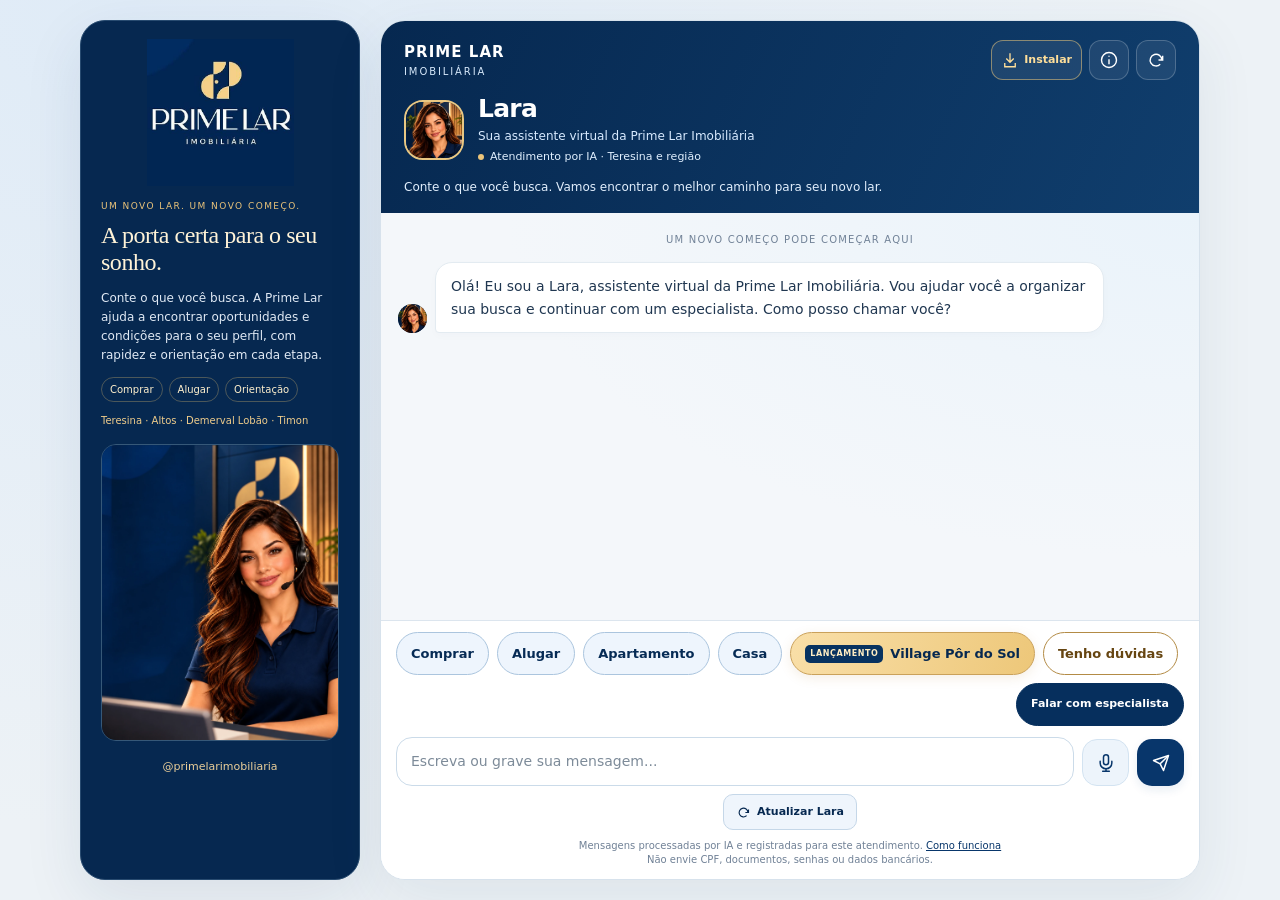
==== commit 233f6a3c: "Adiciona opção Atualizar Lara e geração automática da versão no GitHub Inclui verificação manual, es" ====
--- a/index.html
+++ b/index.html
@@ -297,6 +297,15 @@
   <small>O atendimento por inteligência artificial e a transcrição de áudio precisam de internet. A instalação é feita pelo navegador, sem download de APK ou publicação na Play Store.</small>
  </div>
 </dialog>
+<dialog id="updateDialog" aria-labelledby="updateTitle">
+ <div class="dialog-head"><h2 id="updateTitle">Atualizar Lara</h2><button class="close" id="closeUpdate" type="button" aria-label="Fechar atualização">×</button></div>
+ <div class="dialog-body">
+  <p>Verifique se há uma nova versão da Lara para este aparelho.</p>
+  <p id="updateStatus" role="status" aria-live="polite">Toque em verificar para buscar atualizações.</p>
+  <div class="dialog-actions"><button class="btn" id="checkUpdate" type="button">Verificar novamente</button><button class="btn primary" id="applyUpdate" type="button" hidden>Atualizar agora</button></div>
+  <small>Antes de atualizar, termine de enviar sua mensagem ou áudio e aguarde a resposta. Não é necessário reinstalar o aplicativo.</small>
+ </div>
+</dialog>
 <!-- FIM_LARA_ANDROID_BODY -->
 </body></html>
 
--- a/android.css
+++ b/android.css
@@ -1,5 +1,5 @@
 .install-button{display:flex;align-items:center;gap:5px;font-size:11px;font-weight:650;line-height:1.2;min-height:40px;color:#ffdf9a;border-color:#edc77988}
-.install-button[hidden],.android-notice[hidden],#confirmInstall[hidden]{display:none}
+.install-button[hidden],.android-notice[hidden],#confirmInstall[hidden],#applyUpdate[hidden]{display:none}
 .install-button svg{width:18px;height:18px}
 .android-notice{flex:none;display:flex;gap:10px;align-items:center;justify-content:space-between;padding:9px 14px;background:#fff2d5;color:#654815;border-bottom:1px solid #ead2a5;font-size:12px}
 .android-notice button{flex:none;font:inherit;background:#062850;color:#fff;border:0;border-radius:8px;padding:8px 10px;min-height:40px}
@@ -9,5 +9,6 @@
 .install-identity p{font-size:12px;margin:3px 0 0}
 #installDialog ol{padding-left:21px}#installDialog li{margin:9px 0}
 #installStatus{font-size:12px;margin-top:12px;color:#72521c}
+.pwa-actions{display:flex;justify-content:center;margin:8px 0 0}.update-lara{display:flex;gap:6px;align-items:center;justify-content:center;min-height:36px;padding:6px 12px;border:1px solid #c5d7e8;border-radius:10px;background:#eff5fc;color:#062850;font-size:11px;font-weight:650}.update-lara svg{height:15px;width:15px}#updateStatus{padding:12px;border-radius:12px;background:#eff5fc;color:#123e74;min-height:60px}
 @media(max-width:860px){.wrap{height:var(--lara-viewport,100dvh)}.header{padding-top:max(11px,env(safe-area-inset-top))}.brand-panel{padding-top:max(7px,env(safe-area-inset-top))}.bottom{padding-bottom:max(12px,env(safe-area-inset-bottom))}.install-button{padding:8px;min-height:40px}.android-notice{font-size:11px}}
 @media(display-mode:standalone){body{overscroll-behavior-y:none}.wrap{padding-top:0}.install-button{display:none}}
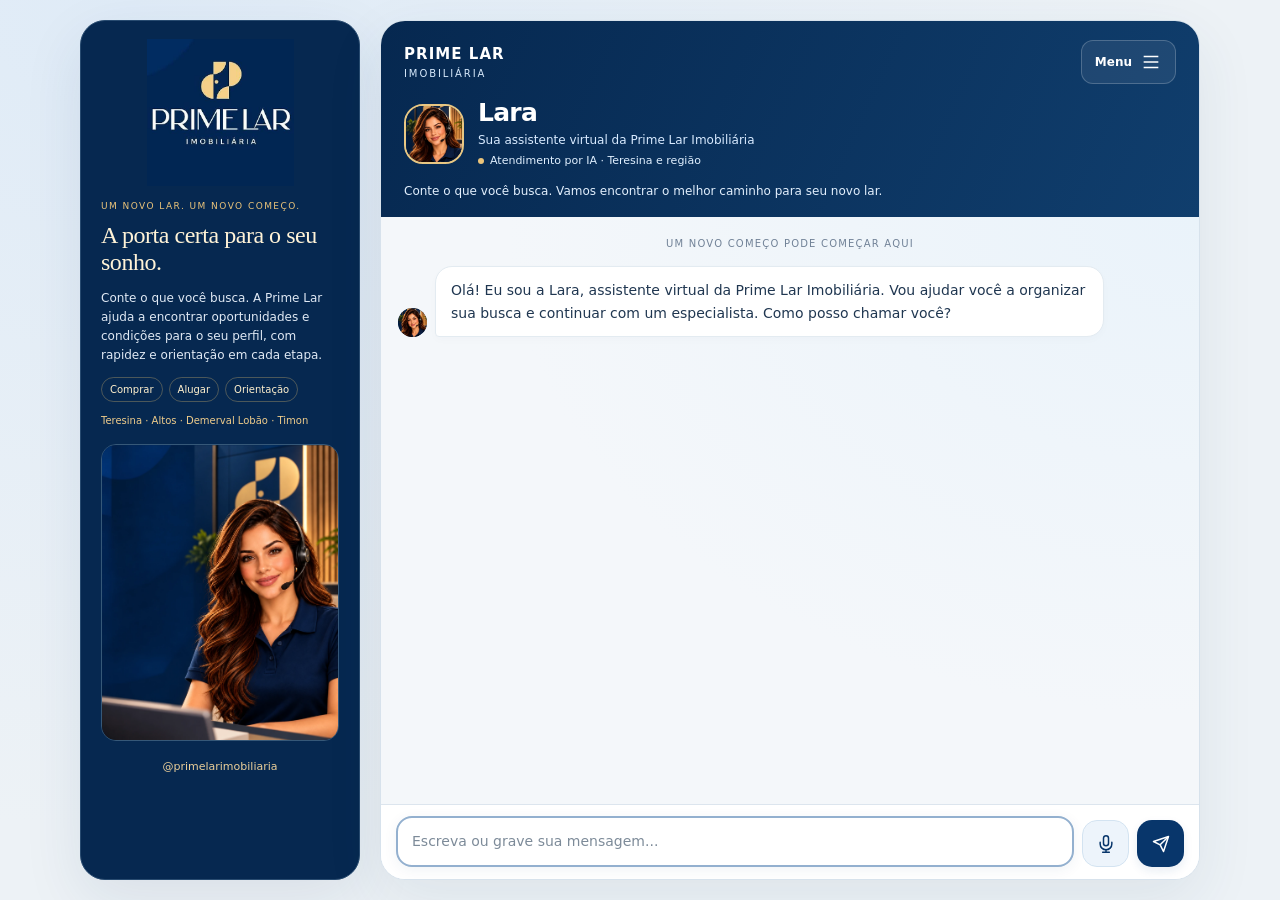
==== commit f0eba23d: "Move os atalhos da Lara para menu superior e libera a composição de mensagem Agrupa compra, aluguel," ====
--- a/index.html
+++ b/index.html
@@ -28,6 +28,10 @@
 @media(max-width:860px) and (max-height:680px){.brand-panel{padding:3px 12px}.brand-logo{height:41px}}
 .shortcut[aria-pressed="true"]{background:#d8e8f7!important;border-color:#6086a8!important;color:#163d64!important;opacity:.8}.village-card{width:100%;max-width:540px;align-self:flex-start;background:#fff;border:1px solid #d6e1ec;border-radius:18px;overflow:hidden;flex:none}.village-card img{display:block;width:100%;height:auto;aspect-ratio:16/9;object-fit:cover}.village-card .card-text{padding:12px 14px}.village-card h2{font-size:17px;color:var(--deep);margin:0 0 5px}.village-card p{font-size:12px;margin:0 0 6px}.village-card small{font-size:10px;color:var(--muted)}.shortcuts>.help{background:#fff;border-color:#b38b45;color:#664511}.help-topics{display:grid;gap:9px}.help-topics button{width:100%;text-align:left;min-height:44px}.bottom{max-height:55dvh;overflow-y:auto}.protocol-subject{font-size:11px;margin-top:4px}
 @media(max-width:540px){.shortcuts{display:grid;grid-template-columns:repeat(2,minmax(0,1fr));gap:6px}.shortcuts>.shortcut{font-size:12px;min-height:44px;padding:10px 8px}.shortcuts>.campaign{grid-column:1/-1;min-height:44px!important;margin-left:0!important}.shortcuts>.help,.shortcuts>.specialist{min-height:44px!important;margin-left:0!important;font-size:11px}.guide .shortcut{min-height:44px}.input-wrap textarea{font-size:16px}.entry{gap:6px}.village-card{max-width:100%}.village-card .card-text{padding:10px 12px}.dialog-body{padding:15px}.dialog-head{padding:15px}.brand-panel{min-height:55px}.brand-logo{height:42px;width:42px}.brand-intro h2{font-size:15px}.bottom{padding-bottom:max(10px,env(safe-area-inset-bottom))}.shortcuts>button:disabled:not([aria-pressed="true"]){opacity:.42}}
+
+/* Navegação recolhida no canto superior; composição inferior dedicada à mensagem. */
+.menu-trigger{display:flex;align-items:center;gap:8px;min-height:44px;padding:10px 13px;font-size:12px;font-weight:650;line-height:1}.menu-trigger svg{height:22px;width:22px}
+.nav-menu{margin:0 0 0 auto;height:100dvh;max-height:100dvh;width:min(360px,calc(100% - 20px));max-width:360px;border-radius:22px 0 0 22px;border:0;box-shadow:-16px 0 70px #06285035}.nav-menu .dialog-head{padding-top:max(19px,env(safe-area-inset-top));background:#062850;color:#fff}.nav-menu .close{background:#ffffff18;color:#f7dfa9}.menu-eyebrow{font-size:9px;letter-spacing:.15em;color:#ebc47a;margin:0 0 5px}.nav-menu h2{font-size:20px}.nav-menu .menu-body{padding:17px 17px max(20px,env(safe-area-inset-bottom));max-height:calc(100dvh - 90px);overflow-y:auto}.nav-menu .shortcuts{display:grid;grid-template-columns:1fr 1fr;gap:9px;margin:0}.nav-menu .shortcuts>.shortcut{font-size:14px;min-height:48px;padding:12px 8px;margin:0!important;flex:none}.nav-menu .shortcuts>.campaign{grid-column:1/-1;justify-content:center;min-height:60px;flex-wrap:wrap;gap:7px;font-size:15px}.nav-menu .shortcuts>.help,.nav-menu .shortcuts>.specialist{grid-column:1/-1;min-height:47px;font-size:13px}.menu-secondary{border-top:1px solid #dce5ee;margin-top:18px;padding-top:14px;display:grid;gap:8px}.menu-action{display:flex;align-items:center;gap:7px;min-height:44px;width:100%;padding:10px 12px;background:#f4f7fb;border:1px solid #d5e2ee;border-radius:11px;text-align:left;color:#123e74;font-size:13px;font-weight:600}.menu-app-actions{display:grid;gap:8px}.menu-app-actions:empty{display:none}.nav-menu .menu-info{font-size:10px;line-height:1.6;text-align:left;margin:17px 0 0}.bottom{max-height:45dvh}.input-wrap{border:2px solid #93b0cf;box-shadow:0 3px 14px #123e7410}.bottom .entry{gap:8px}@media(max-width:540px){.bottom{padding-top:10px}.menu-trigger{min-height:44px}.bottom .entry{gap:6px}.input-wrap{padding:10px}.nav-menu .shortcuts>.shortcut{min-height:48px;font-size:14px}.nav-menu .shortcuts>.campaign{min-height:60px!important}.nav-menu .shortcuts>.help,.nav-menu .shortcuts>.specialist{min-height:47px!important}.identity{margin-top:10px}}
 </style>
 <!-- LARA_ANDROID_HEAD -->
 <link rel="manifest" href="manifest.webmanifest">
@@ -46,17 +50,18 @@
 <div class="wrap"><div class="experience">
 <aside class="brand-panel" aria-label="Prime Lar Imobiliária"><svg class="brand-logo" viewBox="0 0 447 447" role="img" aria-label="Logomarca Prime Lar Imobiliária"><use href="#primeLogo"/></svg><div class="brand-intro"><p class="brand-eyebrow">UM NOVO LAR. UM NOVO COMEÇO.</p><h2>A porta certa para o seu sonho.</h2><p>Conte o que você busca. A Prime Lar ajuda a encontrar oportunidades e condições para o seu perfil, com rapidez e orientação em cada etapa.</p><div class="service-tags"><span>Comprar</span><span>Alugar</span><span>Orientação</span></div><p class="coverage">Teresina · Altos · Demerval Lobão · Timon</p></div><svg class="brand-cover" viewBox="0 0 1122 1402" role="img" aria-label="Lara, personagem digital da Prime Lar"><use href="#laraPhoto"/></svg><a class="brand-instagram" href="https://www.instagram.com/primelarimobiliaria/" target="_blank" rel="noopener noreferrer">@primelarimobiliaria</a></aside>
 <div class="app">
-<header class="header"><div class="topline"><div class="brand">PRIME LAR<small>IMOBILIÁRIA</small></div><div class="header-tools"><button class="icon-btn" id="about" type="button" aria-label="Conheça a Prime Lar" title="Conheça a Prime Lar"><svg viewBox="0 0 24 24" fill="none" stroke="currentColor" stroke-width="1.7"><circle cx="12" cy="12" r="9"/><path d="M12 11v6M12 7v1"/></svg></button><button class="icon-btn" id="newChat" type="button" aria-label="Iniciar nova conversa" title="Nova conversa"><svg viewBox="0 0 24 24" fill="none" stroke="currentColor" stroke-width="1.7"><path d="M20 7v5h-5M19 12a7 7 0 1 0-2 5"/></svg></button></div></div><div class="identity"><svg class="avatar" viewBox="420 240 700 700" role="img" aria-label="Lara, personagem digital e assistente virtual da Prime Lar"><use href="#laraPhoto"/></svg><div><h1>Lara</h1><p>Sua assistente virtual da Prime Lar Imobiliária</p><div class="status"><span class="status-dot"></span>Atendimento por IA · Teresina e região</div></div></div><p class="welcome-line">Conte o que você busca. Vamos encontrar o melhor caminho para seu novo lar.</p></header>
+<header class="header"><div class="topline"><div class="brand">PRIME LAR<small>IMOBILIÁRIA</small></div><div class="header-tools"><button class="icon-btn menu-trigger" id="openMenu" type="button" aria-label="Abrir menu da Lara" aria-haspopup="dialog" aria-controls="navDialog" aria-expanded="false"><span>Menu</span><svg viewBox="0 0 24 24" fill="none" stroke="currentColor" stroke-width="1.8" aria-hidden="true"><path d="M4 6h16M4 12h16M4 18h16"/></svg></button></div></div><div class="identity"><svg class="avatar" viewBox="420 240 700 700" role="img" aria-label="Lara, personagem digital e assistente virtual da Prime Lar"><use href="#laraPhoto"/></svg><div><h1>Lara</h1><p>Sua assistente virtual da Prime Lar Imobiliária</p><div class="status"><span class="status-dot"></span>Atendimento por IA · Teresina e região</div></div></div><p class="welcome-line">Conte o que você busca. Vamos encontrar o melhor caminho para seu novo lar.</p></header>
 <main class="content" id="messages" role="log" aria-label="Conversa com a Lara" aria-live="polite" aria-relevant="additions text"><p class="caption">Um novo começo pode começar aqui</p></main>
 <section class="bottom" aria-label="Enviar mensagem">
 <section class="guide" id="guide" hidden aria-label="Opções para responder à Lara"><p id="guideTitle">Você pode escolher uma opção ou escrever</p><div id="guideOptions" class="guide-options"></div></section>
 <div class="protocol-box" id="protocolBox" hidden role="status"><span>Protocolo da sua conversa</span><strong id="protocolValue"></strong><span class="protocol-subject" id="protocolSubject"></span><small>Incluído no resumo. Envie à equipe para continuar.</small></div>
-<nav class="shortcuts" aria-label="Escolha seu interesse"><button class="shortcut" data-message="Quero comprar um imóvel" type="button">Comprar</button><button class="shortcut" data-message="Quero alugar um imóvel" type="button">Alugar</button><button class="shortcut" data-message="Tenho interesse em apartamento" type="button">Apartamento</button><button class="shortcut" data-message="Tenho interesse em casa" type="button">Casa</button><button class="shortcut campaign" data-message="Quero saber sobre o Village Pôr do Sol" type="button"><span class="campaign-badge">Lançamento</span>Village Pôr do Sol</button><button class="shortcut help" id="help" type="button">Tenho dúvidas</button><button class="shortcut specialist" id="specialist" type="button">Falar com especialista</button></nav>
+
 <div class="audio-box" id="audioBox" hidden><div class="audio-top"><strong id="audioStatus">Gravar uma mensagem</strong><span class="time" id="recordTime">00:00 / 01:00</span></div><p>Ao transcrever, o áudio será processado por IA. O texto volta para esta caixa para você revisar e enviar.</p><audio id="audioPreview" controls hidden></audio><div class="audio-controls"><button class="btn primary" id="startRecord" type="button">Gravar áudio</button><button class="btn" id="stopRecord" type="button" hidden>Parar</button><button class="btn primary" id="transcribe" type="button" hidden>Transcrever</button><button class="btn" id="discardAudio" type="button">Cancelar</button></div></div>
 <p class="feedback" id="feedback" role="status"></p>
 <form class="entry" id="form"><div class="input-wrap"><textarea id="message" maxlength="1500" placeholder="Escreva ou grave sua mensagem..." rows="1" aria-label="Mensagem para a Lara" autocomplete="off" required></textarea></div><button class="mic" id="microphone" type="button" aria-label="Gravar áudio para transcrever" title="Gravar áudio"><svg viewBox="0 0 24 24" fill="none" stroke="currentColor" stroke-width="1.8" stroke-linecap="round"><rect x="9" y="2" width="6" height="12" rx="3"/><path d="M5 10v2a7 7 0 0 0 14 0v-2M12 19v3M8 22h8"/></svg></button><button class="send" id="send" type="submit" aria-label="Enviar mensagem" title="Enviar mensagem"><svg viewBox="0 0 24 24" fill="none" stroke="currentColor" stroke-width="1.8" stroke-linejoin="round"><path d="m21 3-6 18-4-8-8-4Z"/><path d="m21 3-10 10"/></svg></button></form>
-<p class="info">Mensagens processadas por IA e registradas para este atendimento. <button id="privacy" type="button">Como funciona</button><br>Não envie CPF, documentos, senhas ou dados bancários.</p>
+
 </section></div></div></div>
+<dialog id="navDialog" class="nav-menu" aria-labelledby="navTitle"><div class="dialog-head"><div><p class="menu-eyebrow">PRIME LAR IMOBILIÁRIA</p><h2 id="navTitle">Como posso ajudar?</h2></div><button class="close" data-close="navDialog" type="button" aria-label="Fechar menu">×</button></div><div class="dialog-body menu-body"><nav class="shortcuts" aria-label="Escolha seu interesse"><button class="shortcut" data-message="Quero comprar um imóvel" type="button">Comprar</button><button class="shortcut" data-message="Quero alugar um imóvel" type="button">Alugar</button><button class="shortcut" data-message="Tenho interesse em apartamento" type="button">Apartamento</button><button class="shortcut" data-message="Tenho interesse em casa" type="button">Casa</button><button class="shortcut campaign" data-message="Quero saber sobre o Village Pôr do Sol" type="button"><span class="campaign-badge">Lançamento</span>Village Pôr do Sol</button><button class="shortcut help" id="help" type="button">Tenho dúvidas</button><button class="shortcut specialist" id="specialist" type="button">Falar com especialista</button></nav><div class="menu-secondary"><button class="menu-action" id="newChat" type="button">Nova conversa</button><button class="menu-action" id="about" type="button">Conheça a Prime Lar</button><div id="appMenuActions" class="menu-app-actions" aria-label="Aplicativo da Lara"></div></div><p class="info menu-info">Mensagens processadas por IA e registradas para este atendimento. <button id="privacy" type="button">Como funciona</button><br>Não envie CPF, documentos, senhas ou dados bancários.</p></div></dialog>
 <dialog id="aboutDialog" aria-labelledby="aboutTitle"><div class="dialog-head"><h2 id="aboutTitle">Conheça a Prime Lar</h2><button class="close" data-close="aboutDialog" aria-label="Fechar">×</button></div><div class="dialog-body"><p class="lead">Mais do que chaves, novos começos.</p><p>A Prime Lar nasceu do propósito de transformar vidas pela conquista da casa própria. Experiência, maternidade e acolhimento fazem parte dessa história.</p><p>Conte com orientação personalizada para comprar ou alugar, conhecer oportunidades e entender cada etapa até a conclusão da negociação.</p><div class="notice">A Lara entende seu interesse e esclarece dúvidas. Um corretor especialista confirma os imóveis disponíveis, valores e condições para seu perfil.</div><p><strong>Teresina, PI</strong><br>CNPJ: 60.873.921/0001-90</p><small>Confirme o endereço de atendimento com a equipe antes de ir à imobiliária.</small><div class="dialog-actions"><a class="btn primary" href="https://www.instagram.com/primelarimobiliaria/" target="_blank" rel="noopener noreferrer">@primelarimobiliaria</a></div></div></dialog>
 <dialog id="specialistDialog" aria-labelledby="specialistTitle"><div class="dialog-head"><h2 id="specialistTitle">Continue com um especialista</h2><button class="close" data-close="specialistDialog" aria-label="Fechar">×</button></div><div class="dialog-body"><p>Confira as respostas para o especialista. Ao confirmar o resumo na conversa, seu atendimento será registrado para a equipe Prime Lar distribuir ao consultor e retornar pelo WhatsApp informado.</p><label for="summary">Resumo do seu interesse</label><textarea id="summary" class="summary" maxlength="6000"></textarea><small>Você pode retirar a renda ou qualquer informação antes de copiar. Inclua apenas o que deseja compartilhar.</small><div class="dialog-actions"><button id="copySummary" class="btn primary" type="button">Copiar resumo</button><a class="btn" href="https://www.instagram.com/primelarimobiliaria/" target="_blank" rel="noopener noreferrer">Abrir Instagram</a></div><div class="ack" id="copyStatus" role="status"></div><div class="notice">A equipe consulta e distribui os registros manualmente. O retorno por WhatsApp depende de um número informado e do atendimento recebido pelo consultor; não há prazo automático.</div></div></dialog>
 <dialog id="privacyDialog" aria-labelledby="privacyTitle"><div class="dialog-head"><h2 id="privacyTitle">Sobre este atendimento</h2><button class="close" data-close="privacyDialog" aria-label="Fechar">×</button></div><div class="dialog-body"><p>A imagem da Lara representa uma personagem digital da Prime Lar.</p><p>A Lara é uma assistente virtual por inteligência artificial. Suas mensagens são processadas pelo serviço de IA e registradas no ambiente de atendimento para manter o contexto da conversa. A triagem pode perguntar bairro, ocupação, renda bruta mensal e estado civil para orientar o especialista, além do WhatsApp para retorno. Esses dados são opcionais; não pedimos CPF nem documentos. Você pode pular perguntas e editar essas informações no resumo.</p><p>O histórico desta versão fica também nesta aba para você continuar enquanto ela estiver aberta. O identificador da conversa fica no navegador até iniciar uma nova conversa.</p><p>A gravação usa o microfone somente quando você toca em “Gravar áudio” e permite o acesso. O áudio fica temporariamente no navegador; ao tocar em “Transcrever”, ele é enviado ao serviço de IA para gerar texto. Esta aplicação não salva o arquivo de áudio no histórico. Revise o texto antes de enviar.</p><p>“Nova conversa” limpa o histórico desta aba e o identificador no navegador; não apaga os registros já feitos no atendimento. Para solicitar informações sobre seus dados ou exclusão, fale com a Prime Lar pelo perfil oficial.</p><p>Valores, condições promocionais, financiamento e disponibilidade precisam ser confirmados pelo corretor especialista. A Lara não realiza aprovação de crédito nem agenda visitas. O resumo confirmado fica registrado para a equipe consultar e distribuir manualmente; esta versão não envia mensagens automáticas ao consultor.</p><small>Para informações sobre o tratamento dos dados pela imobiliária, consulte a equipe da Prime Lar. Este aviso explica o funcionamento desta interface.</small></div></dialog>
@@ -141,6 +146,7 @@
 function choose(value){
  if(busy||recording||audioBusy||requestingMic)return;
  if(selectedShortcut(value).locked)return;
+ closeDialog('navDialog');
  closeDialog('helpDialog');
  if(field.value.trim()){field.value=[field.value.trim(),value].join('\n').slice(0,1500);fit();field.focus();feedback.textContent='A opção foi incluída no seu rascunho. Revise antes de enviar.';}else send(value);
 }
@@ -152,8 +158,8 @@
  $('protocolBox').hidden=!valid;$('protocolValue').textContent=valid?protocolo:'';syncControls();
  $('protocolSubject').textContent=valid?[perfil.finalidade==='comprar'?'Compra':perfil.finalidade==='alugar'?'Aluguel':'Orientação',perfil.tipo,perfil.localizacao].filter(Boolean).join(' · '):'';
 }
-function showDialog(id){const d=$(id);if(typeof d.showModal==='function')d.showModal();else{d.setAttribute('open','');d.hidden=false;}}
-function closeDialog(id){const d=$(id);if(typeof d.close==='function')d.close();else d.removeAttribute('open');}
+function showDialog(id){if(id!=='navDialog')closeDialog('navDialog');else $('openMenu').setAttribute('aria-expanded','true');const d=$(id);if(typeof d.showModal==='function')d.showModal();else{d.setAttribute('open','');d.hidden=false;}}
+function closeDialog(id){const d=$(id);if(typeof d.close==='function')d.close();else d.removeAttribute('open');if(id==='navDialog')$('openMenu').setAttribute('aria-expanded','false');}
 function renderHistory(){
  villageCardVisible=false;log.replaceChildren();const cap=document.createElement('p');cap.className='caption';cap.textContent='Um novo começo pode começar aqui';log.appendChild(cap);
  bubble(greeting);history.forEach(m=>{if(m&&typeof m.text==='string'){if(/village\s+p[oô]r\s+do\s+sol/i.test(m.text))showVillageCard();bubble(m.text,m.role==='me');}});
@@ -262,6 +268,8 @@
 field.addEventListener('keydown',e=>{if(e.key==='Enter'&&!e.shiftKey&&!e.isComposing){e.preventDefault();send(field.value);}});
 document.querySelectorAll('[data-message]').forEach(b=>b.addEventListener('click',()=>choose(b.dataset.message)));
 $('specialist').addEventListener('click',openSpecialist);
+$('openMenu').addEventListener('click',()=>showDialog('navDialog'));
+$('navDialog').addEventListener('close',()=>$('openMenu').setAttribute('aria-expanded','false'));
 $('help').addEventListener('click',()=>showDialog('helpDialog'));
 $('otherHelp').addEventListener('click',()=>{closeDialog('helpDialog');field.focus();feedback.textContent='Escreva sua dúvida. A Lara vai explicar e orientar o próximo passo.';});
 $('about').addEventListener('click',()=>showDialog('aboutDialog'));
--- a/android.css
+++ b/android.css
@@ -10,5 +10,6 @@
 #installDialog ol{padding-left:21px}#installDialog li{margin:9px 0}
 #installStatus{font-size:12px;margin-top:12px;color:#72521c}
 .pwa-actions{display:flex;justify-content:center;margin:8px 0 0}.update-lara{display:flex;gap:6px;align-items:center;justify-content:center;min-height:36px;padding:6px 12px;border:1px solid #c5d7e8;border-radius:10px;background:#eff5fc;color:#062850;font-size:11px;font-weight:650}.update-lara svg{height:15px;width:15px}#updateStatus{padding:12px;border-radius:12px;background:#eff5fc;color:#123e74;min-height:60px}
+.menu-app-actions .pwa-actions{margin:0}.menu-app-actions .install-button,.menu-app-actions .update-lara{justify-content:flex-start;min-height:44px;width:100%;background:#f4f7fb;border-color:#d5e2ee;color:#123e74;font-size:13px;padding:10px 12px}.menu-app-actions .install-button[hidden]{display:none}
 @media(max-width:860px){.wrap{height:var(--lara-viewport,100dvh)}.header{padding-top:max(11px,env(safe-area-inset-top))}.brand-panel{padding-top:max(7px,env(safe-area-inset-top))}.bottom{padding-bottom:max(12px,env(safe-area-inset-bottom))}.install-button{padding:8px;min-height:40px}.android-notice{font-size:11px}}
 @media(display-mode:standalone){body{overscroll-behavior-y:none}.wrap{padding-top:0}.install-button{display:none}}
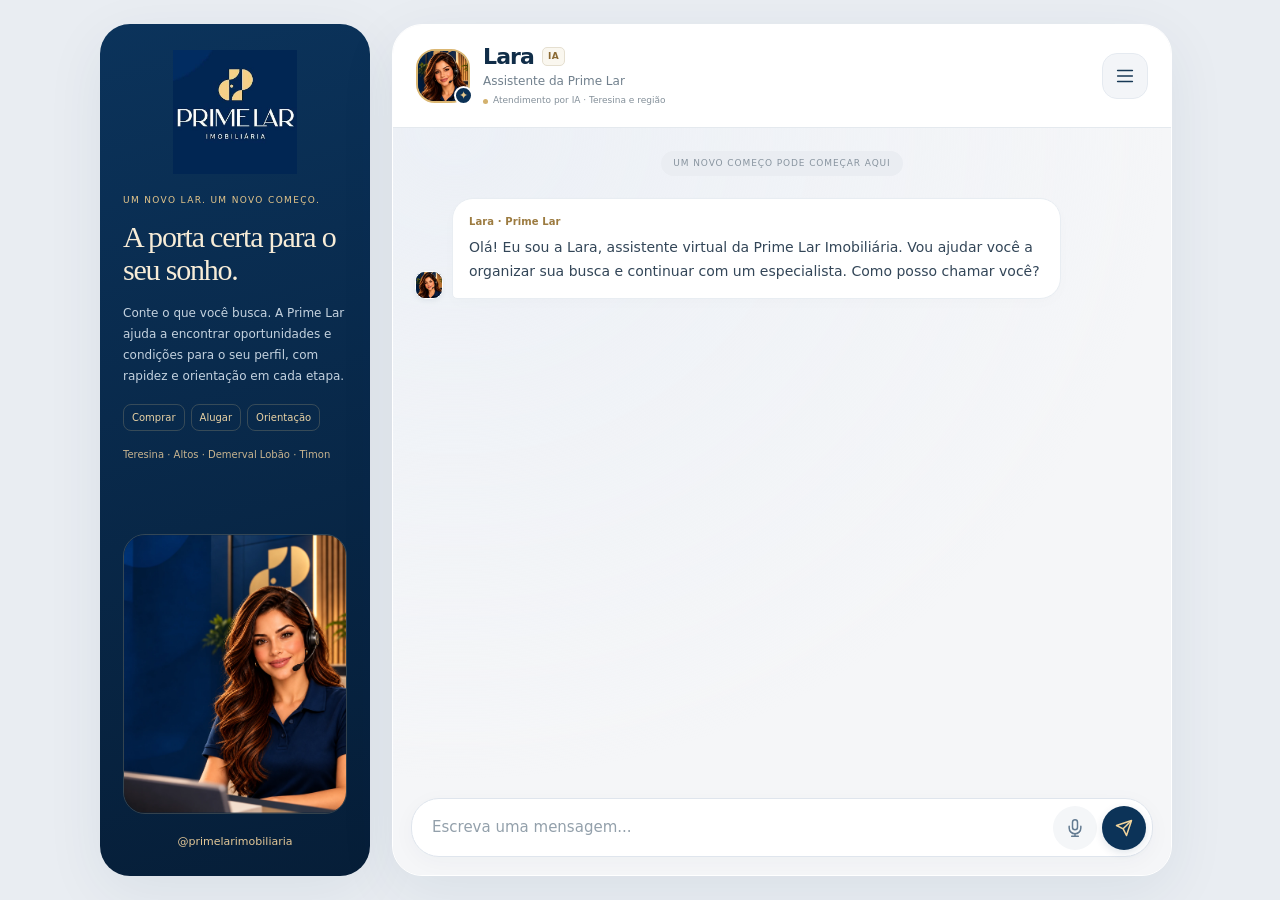
==== commit cc002b1e: "Redesenha a Lara com visual de aplicativo 3.0 Cabeçalho compacto, conversa em cartões e barra integr" ====
--- a/index.html
+++ b/index.html
@@ -6,32 +6,24 @@
 <meta name="theme-color" content="#062850">
 <meta name="description" content="Converse com a Lara, assistente virtual da Prime Lar Imobiliária. Compra, aluguel e orientação para encontrar seu novo lar em Teresina.">
 <title>Lara | Prime Lar Imobiliária</title>
-<meta name="lara-visual-version" content="2.5">
-<style>
-:root{color-scheme:light;--blue:#164f8f;--deep:#123e74;--ink:#203751;--muted:#60768c;--line:#dce5ee;--canvas:#f4f7fa;--light:#eaf3fd}*{box-sizing:border-box}html,body{height:100%;margin:0}body{font:15px/1.5 system-ui,-apple-system,"Segoe UI",Arial,sans-serif;color:var(--ink);background:radial-gradient(ellipse at 10% 0%,#dfebf7,transparent 65%),#edf2f6}button,textarea{font:inherit}button,a{ -webkit-tap-highlight-color:transparent}button{cursor:pointer}button:disabled{cursor:default;opacity:.55}button:focus-visible,a:focus-visible{outline:3px solid #55a9ed;outline-offset:3px}button svg{width:20px;height:20px;flex:none}a{color:var(--blue)}.wrap{display:flex;justify-content:center;height:100dvh;padding:20px}.app{width:100%;max-width:820px;height:100%;min-height:0;background:white;border:1px solid #d7e2ec;border-radius:25px;box-shadow:0 20px 60px #20436715;display:flex;flex-direction:column;overflow:hidden}.header{background:linear-gradient(115deg,#13396b,#155694);color:white;padding:19px 23px 17px;flex:none}.topline{display:flex;align-items:center;justify-content:space-between;gap:15px}.brand{font-size:15px;font-weight:750;letter-spacing:.07em}.brand small{display:block;font-size:10px;letter-spacing:.19em;font-weight:500;color:#d7e9fb}.header-tools{display:flex;gap:7px}.icon-btn{background:#ffffff12;border:1px solid #ffffff35;color:white;padding:9px;border-radius:12px;line-height:0}.identity{display:flex;align-items:center;gap:13px;margin-top:15px}.avatar{width:60px;height:60px;object-fit:cover;border-radius:19px;border:2px solid #bad6f4;flex:none}.identity h1{font-size:25px;line-height:1.15;margin:0;letter-spacing:-.03em}.identity p{margin:3px 0 0;font-size:12px;color:#d8eaff}.status{display:flex;align-items:center;gap:6px;font-size:11px;color:#e1f0ff;margin-top:4px}.status-dot{width:6px;height:6px;border-radius:50%;background:#a9d9ff}.welcome-line{font-size:12px;color:#e2effd;margin:13px 0 0}.content{flex:1;min-height:0;overflow-y:auto;padding:19px 17px 23px;background:radial-gradient(ellipse at 100% 0,#eaf3fa,transparent 60%),var(--canvas);display:flex;flex-direction:column;gap:15px;scroll-behavior:smooth}.caption{margin:0;font-size:10px;text-align:center;color:#718297;letter-spacing:.12em;text-transform:uppercase}.msg{max-width:90%;display:flex;gap:8px;align-items:flex-end}.msg.me{align-self:flex-end;flex-direction:row-reverse}.mini{height:29px;width:29px;border-radius:50%;object-fit:cover;flex:none}.bubble{background:white;padding:12px 15px;border:1px solid #e3ebf1;border-radius:17px 17px 17px 4px;white-space:pre-wrap;overflow-wrap:anywhere;box-shadow:0 3px 8px #20446d05;font-size:14px;line-height:1.6}.me .bubble{background:#e0edf9;border-color:#d7e6f4;border-radius:17px 17px 4px 17px}.loading{color:var(--muted)}.bottom{flex:none;background:white;border-top:1px solid var(--line);padding:11px 15px max(12px,env(safe-area-inset-bottom))}.shortcuts{display:flex;gap:7px;flex-wrap:wrap;margin-bottom:10px}.shortcut{background:#f6f9fc;border:1px solid #d6e3ef;color:var(--deep);font-size:11px;font-weight:650;padding:7px 10px;border-radius:100px;min-height:34px}.shortcut:hover{background:#e5f1fe}.shortcut.specialist{margin-left:auto;background:#ecf4ff}.entry{display:flex;align-items:flex-end;gap:8px}.input-wrap{flex:1;min-width:0;border:1px solid #cbdbe9;border-radius:16px;background:#fff;padding:11px 12px}.input-wrap:focus-within{outline:2px solid #81b5df}.input-wrap textarea{display:block;resize:none;border:0;outline:0;background:transparent;color:var(--ink);width:100%;min-height:24px;max-height:112px;line-height:1.5;font-size:14px;overflow:auto}.input-wrap textarea::placeholder{color:#7d8b99}.send,.mic{width:47px;height:47px;display:grid;place-items:center;border-radius:15px;border:0;flex:none}.send{color:white;background:var(--blue);box-shadow:0 4px 10px #164f8f18}.mic{color:var(--blue);background:#edf4fb;border:1px solid #d3e3f1}.mic.recording{background:#fff0f0;color:#b82734;border-color:#e8bdc2}.info{font-size:10px;text-align:center;color:#708196;margin:9px 0 0;line-height:1.4}.info button{border:0;background:none;color:var(--blue);font-size:inherit;padding:0;text-decoration:underline}.feedback{font-size:12px;margin:0 0 8px;color:#8a303b;overflow-wrap:anywhere}.feedback:empty{display:none}.audio-box{padding:13px;background:#eff6fd;border:1px solid #c6ddef;border-radius:16px;margin-bottom:11px}.audio-box[hidden],dialog[hidden]{display:none}.audio-top{display:flex;align-items:center;justify-content:space-between;gap:12px}.audio-top strong{font-size:13px}.audio-box p{font-size:11px;color:var(--muted);margin:6px 0 10px}.audio-controls{display:flex;gap:8px;flex-wrap:wrap}.btn{border:1px solid #c6d9e8;border-radius:11px;background:white;color:var(--deep);padding:10px 14px;font-weight:650;font-size:13px}.btn.primary{background:var(--blue);color:white;border-color:var(--blue)}.btn.danger{color:#9c2637;border-color:#ddbfc5}.audio-box audio{display:block;width:100%;height:35px;margin:8px 0}.time{font-variant-numeric:tabular-nums;font-size:13px}dialog{color:var(--ink);border:1px solid #d0dfeb;border-radius:23px;padding:0;width:calc(100% - 30px);max-width:510px;max-height:85dvh;box-shadow:0 25px 90px #102e5950}dialog::backdrop{background:#0c264d78;backdrop-filter:blur(3px)}.dialog-head{display:flex;justify-content:space-between;align-items:center;padding:18px 21px;border-bottom:1px solid var(--line)}.dialog-head h2{font-size:18px;margin:0;letter-spacing:-.03em}.close{border:0;background:#edf3fa;color:var(--deep);height:33px;width:33px;border-radius:11px;font-size:23px;line-height:1}.dialog-body{padding:18px 21px 22px;font-size:13px;overflow:auto}.dialog-body p{margin:0 0 13px}.dialog-body h3{font-size:14px;margin:19px 0 8px}.dialog-body .lead{font-size:17px;line-height:1.55;color:var(--deep);font-weight:650}.dialog-body small{display:block;font-size:11px;color:var(--muted)}.dialog-actions{display:flex;gap:8px;flex-wrap:wrap;margin-top:16px}.dialog-actions a{text-decoration:none;display:inline-block}.summary{width:100%;min-height:160px;border:1px solid #cbdbe9;border-radius:12px;padding:12px;font-size:13px;line-height:1.6;resize:vertical}.notice{border-left:3px solid #81b5df;background:#eff6fd;padding:11px 13px;margin:13px 0;font-size:12px}.ack{font-size:12px;color:var(--blue);min-height:20px;margin-top:8px}.profile-info{display:flex;gap:13px;align-items:center;margin-bottom:15px}.profile-info .avatar{height:58px;width:58px}.reset-buttons{display:flex;gap:8px;margin-top:16px}.reset-buttons button{flex:1}@media(max-width:740px){.wrap{padding:0}.app{border:0;border-radius:0}.header{padding:15px 16px 13px}.identity{margin-top:12px}.welcome-line{margin-top:10px}.content{padding:16px 10px 20px}.bottom{padding:10px 10px max(10px,env(safe-area-inset-bottom))}.msg{max-width:96%}.shortcut{font-size:10px;padding:6px 9px}.shortcut.specialist{margin-left:0}.avatar{width:53px;height:53px}.identity h1{font-size:23px}.brand{font-size:13px}.identity p{font-size:11px}.info{font-size:9px}.send,.mic{width:42px;height:45px}}@media(max-height:620px){.welcome-line{display:none}.identity{margin-top:8px}.header{padding-top:10px;padding-bottom:10px}.avatar{width:43px;height:43px}.identity h1{font-size:21px}.shortcuts{gap:5px;margin-bottom:7px}.shortcut{min-height:30px}.info{margin-top:5px}}@media(prefers-reduced-motion:reduce){.content{scroll-behavior:auto}}
-.guide{padding:0 0 9px;margin-bottom:9px;border-bottom:1px solid var(--line)}.guide[hidden],.protocol-box[hidden]{display:none}.guide p{font-size:11px;color:var(--muted);margin:0 0 6px}.guide-options{display:flex;gap:6px;flex-wrap:wrap;max-height:87px;overflow-y:auto;padding:2px}.protocol-box{background:#eff6fd;border:1px solid #d1e3f3;border-radius:12px;padding:8px 10px;margin-bottom:9px;font-size:10px}.protocol-box span,.protocol-box strong,.protocol-box small{display:block}.protocol-box strong{overflow-wrap:anywhere;font-size:11px;letter-spacing:.02em}.protocol-box small{color:var(--muted)}@media(max-height:660px){.header{padding-top:12px;padding-bottom:12px}.welcome-line{display:none}.identity{margin-top:9px}.avatar{height:45px;width:45px}.guide-options{max-height:74px}}
-
-:root{--blue:#08366b;--deep:#062b55;--gold:#ebc47a}.experience{display:grid;grid-template-columns:280px minmax(0,820px);gap:20px;width:100%;max-width:1120px;height:100%;min-height:0}.app{min-width:0;max-width:none}.brand-panel{display:flex;flex-direction:column;align-items:center;gap:12px;min-height:0;overflow-y:auto;border:1px solid #284b70;border-radius:25px;background:#062850;color:white;padding:17px 19px;box-shadow:0 20px 60px #14376418;scrollbar-width:thin;scrollbar-color:#45617c #062850}.brand-logo{width:147px;height:147px;flex:none;display:block}.brand-intro{width:100%}.brand-eyebrow{font-size:9px;letter-spacing:.16em;color:var(--gold);margin:0 0 8px}.brand-intro h2{font-size:24px;line-height:1.15;letter-spacing:-.02em;margin:0 0 12px;font-family:Georgia,serif;font-weight:500;color:#fff3d7}.brand-intro>p:not(.brand-eyebrow){font-size:12px;line-height:1.6;color:#e0e9f4;margin:0 0 12px}.service-tags{display:flex;gap:6px;margin:0 0 11px;flex-wrap:wrap}.service-tags span{font-size:10px;color:#fff0cd;border:1px solid #d9b66f55;padding:4px 8px;border-radius:30px}.brand-intro .coverage{font-size:10px!important;color:#efcc8b!important;line-height:1.65!important;margin:0!important}.brand-cover{display:block;width:100%;min-height:0;flex:none;border:1px solid #365878;border-radius:15px;overflow:hidden;aspect-ratio:1/1;margin-top:3px}.brand-instagram{color:#ebcf99;font-size:11px;text-decoration:none;padding:4px 0}.header{background:linear-gradient(115deg,#062850,#103e6d)}.avatar{object-fit:initial;border-color:#e8c783}.mini{background:#052950}.status-dot{background:var(--gold)}.notice{border-left-color:var(--gold)}
-@media(max-width:1000px){.experience{grid-template-columns:230px minmax(0,820px);gap:14px}.brand-panel{padding:15px}.brand-logo{width:124px;height:124px}.brand-intro h2{font-size:22px}}
-@media(max-width:860px){.wrap{padding:0}.experience{display:flex;flex-direction:column;gap:0;max-width:820px}.brand-panel{flex:none;display:flex;flex-direction:row;gap:11px;padding:7px 15px;border:0;border-radius:0;overflow:visible;min-height:71px;box-shadow:none}.brand-logo{width:56px;height:56px}.brand-intro{flex:1;min-width:0}.brand-intro h2{font-size:17px;margin:0 0 3px}.brand-eyebrow,.brand-intro>p:not(.coverage),.service-tags,.brand-cover,.brand-instagram{display:none}.brand-intro .coverage{font-size:9px!important}.app{flex:1;min-height:0;border-radius:0;border:0}.topline .brand{font-size:11px}.header{padding-top:11px;padding-bottom:10px}.welcome-line{display:none}.identity{margin-top:9px}.avatar{width:49px;height:49px}.identity h1{font-size:23px}}
-@media(max-width:860px) and (max-height:680px){.brand-panel{padding:3px 12px;min-height:48px}.brand-logo{width:41px;height:41px}.brand-intro h2{font-size:14px}.identity{margin-top:5px}.avatar{width:40px;height:40px}.header{padding-top:7px;padding-bottom:7px}.identity h1{font-size:20px}.identity p{font-size:10px}.header-tools .icon-btn{padding:7px}}
-
-
-.shortcuts{gap:8px;margin-bottom:11px}.shortcuts>.shortcut{font-size:13px;min-height:43px;padding:9px 14px;font-weight:700;border-color:#abc5de;background:#eef5fd}.shortcuts>.shortcut:hover{background:#ddeaf8}.shortcuts>.campaign{background:linear-gradient(110deg,#f9dfa8,#edc779);color:#062850;border:1px solid #caa15a;box-shadow:0 3px 12px #b1823622;display:flex;gap:7px;align-items:center}.shortcuts>.campaign:hover{background:#f8dda0}.campaign-badge{font-size:8px;letter-spacing:.07em;text-transform:uppercase;border-radius:5px;background:#073260;color:#ffedc2;padding:3px 5px}.shortcuts>.shortcut.specialist{font-size:11px;background:#062f5d;border-color:#062f5d;color:white;margin-left:auto}.guide .shortcut{font-size:12px;min-height:38px;padding:8px 12px}
-@media(max-width:540px){.shortcuts>.shortcut:not(.campaign):not(.specialist){flex:1 1 calc(25% - 8px);font-size:12px;padding:9px 6px;min-height:42px}.shortcuts>.campaign{flex:1 1 100%;justify-content:center;font-size:14px;min-height:44px}.shortcuts>.shortcut.specialist{flex:1 1 100%;min-height:38px;margin-left:0}.guide-options{max-height:87px}.shortcuts{gap:6px}}
-@media(max-height:600px){.shortcuts>.shortcut{min-height:36px;padding-top:6px;padding-bottom:6px}.shortcuts>.campaign{min-height:38px}.shortcuts>.shortcut.specialist{min-height:32px}.guide-options{max-height:68px}.info{font-size:8px;margin-top:4px}}
-
-/* Identidade visual 2.4: composição original e enquadramento do rosto. */
-.brand-cover{aspect-ratio:1122/1402}.brand-logo{max-width:100%;height:auto;aspect-ratio:1}.avatar,.mini{background:#062850;overflow:hidden}.brand-panel{padding:18px 20px;gap:14px}.brand-cover{margin-top:0}.identity{gap:14px}
-@media(max-width:1000px){.brand-panel{padding:15px}}
-@media(max-width:860px){.brand-panel{padding:7px 15px;gap:11px}.brand-logo{height:56px}.identity{gap:12px}}
-@media(max-width:860px) and (max-height:680px){.brand-panel{padding:3px 12px}.brand-logo{height:41px}}
-.shortcut[aria-pressed="true"]{background:#d8e8f7!important;border-color:#6086a8!important;color:#163d64!important;opacity:.8}.village-card{width:100%;max-width:540px;align-self:flex-start;background:#fff;border:1px solid #d6e1ec;border-radius:18px;overflow:hidden;flex:none}.village-card img{display:block;width:100%;height:auto;aspect-ratio:16/9;object-fit:cover}.village-card .card-text{padding:12px 14px}.village-card h2{font-size:17px;color:var(--deep);margin:0 0 5px}.village-card p{font-size:12px;margin:0 0 6px}.village-card small{font-size:10px;color:var(--muted)}.shortcuts>.help{background:#fff;border-color:#b38b45;color:#664511}.help-topics{display:grid;gap:9px}.help-topics button{width:100%;text-align:left;min-height:44px}.bottom{max-height:55dvh;overflow-y:auto}.protocol-subject{font-size:11px;margin-top:4px}
-@media(max-width:540px){.shortcuts{display:grid;grid-template-columns:repeat(2,minmax(0,1fr));gap:6px}.shortcuts>.shortcut{font-size:12px;min-height:44px;padding:10px 8px}.shortcuts>.campaign{grid-column:1/-1;min-height:44px!important;margin-left:0!important}.shortcuts>.help,.shortcuts>.specialist{min-height:44px!important;margin-left:0!important;font-size:11px}.guide .shortcut{min-height:44px}.input-wrap textarea{font-size:16px}.entry{gap:6px}.village-card{max-width:100%}.village-card .card-text{padding:10px 12px}.dialog-body{padding:15px}.dialog-head{padding:15px}.brand-panel{min-height:55px}.brand-logo{height:42px;width:42px}.brand-intro h2{font-size:15px}.bottom{padding-bottom:max(10px,env(safe-area-inset-bottom))}.shortcuts>button:disabled:not([aria-pressed="true"]){opacity:.42}}
-
-/* Navegação recolhida no canto superior; composição inferior dedicada à mensagem. */
-.menu-trigger{display:flex;align-items:center;gap:8px;min-height:44px;padding:10px 13px;font-size:12px;font-weight:650;line-height:1}.menu-trigger svg{height:22px;width:22px}
-.nav-menu{margin:0 0 0 auto;height:100dvh;max-height:100dvh;width:min(360px,calc(100% - 20px));max-width:360px;border-radius:22px 0 0 22px;border:0;box-shadow:-16px 0 70px #06285035}.nav-menu .dialog-head{padding-top:max(19px,env(safe-area-inset-top));background:#062850;color:#fff}.nav-menu .close{background:#ffffff18;color:#f7dfa9}.menu-eyebrow{font-size:9px;letter-spacing:.15em;color:#ebc47a;margin:0 0 5px}.nav-menu h2{font-size:20px}.nav-menu .menu-body{padding:17px 17px max(20px,env(safe-area-inset-bottom));max-height:calc(100dvh - 90px);overflow-y:auto}.nav-menu .shortcuts{display:grid;grid-template-columns:1fr 1fr;gap:9px;margin:0}.nav-menu .shortcuts>.shortcut{font-size:14px;min-height:48px;padding:12px 8px;margin:0!important;flex:none}.nav-menu .shortcuts>.campaign{grid-column:1/-1;justify-content:center;min-height:60px;flex-wrap:wrap;gap:7px;font-size:15px}.nav-menu .shortcuts>.help,.nav-menu .shortcuts>.specialist{grid-column:1/-1;min-height:47px;font-size:13px}.menu-secondary{border-top:1px solid #dce5ee;margin-top:18px;padding-top:14px;display:grid;gap:8px}.menu-action{display:flex;align-items:center;gap:7px;min-height:44px;width:100%;padding:10px 12px;background:#f4f7fb;border:1px solid #d5e2ee;border-radius:11px;text-align:left;color:#123e74;font-size:13px;font-weight:600}.menu-app-actions{display:grid;gap:8px}.menu-app-actions:empty{display:none}.nav-menu .menu-info{font-size:10px;line-height:1.6;text-align:left;margin:17px 0 0}.bottom{max-height:45dvh}.input-wrap{border:2px solid #93b0cf;box-shadow:0 3px 14px #123e7410}.bottom .entry{gap:8px}@media(max-width:540px){.bottom{padding-top:10px}.menu-trigger{min-height:44px}.bottom .entry{gap:6px}.input-wrap{padding:10px}.nav-menu .shortcuts>.shortcut{min-height:48px;font-size:14px}.nav-menu .shortcuts>.campaign{min-height:60px!important}.nav-menu .shortcuts>.help,.nav-menu .shortcuts>.specialist{min-height:47px!important}.identity{margin-top:10px}}
+<meta name="lara-visual-version" content="3.0">
+<style>:root{color-scheme:light;--blue:#0a3159;--deep:#082745;--gold:#dbb773;--ink:#23384b;--muted:#778592;--line:#e4e9ee;--canvas:#f5f6f8;--light:#f0f4f8}
+*{box-sizing:border-box}html,body{height:100%;margin:0}body{font:15px/1.5 system-ui,-apple-system,"Segoe UI",Arial,sans-serif;color:var(--ink);background:#e9edf2}button,textarea{font:inherit}button,a{-webkit-tap-highlight-color:transparent}button{cursor:pointer;touch-action:manipulation}button:disabled{cursor:default;opacity:.5}button:focus-visible,a:focus-visible{outline:3px solid #5d9dce;outline-offset:3px}a{color:var(--blue)}button svg{width:21px;height:21px;flex:none}button{transition:background .16s,transform .16s}button:active:not(:disabled){transform:scale(.97)}
+.wrap{display:flex;justify-content:center;align-items:center;height:100dvh;padding:24px}.experience{display:grid;grid-template-columns:270px minmax(0,780px);gap:22px;width:100%;max-width:1080px;height:100%;max-height:960px;min-height:0}.app{display:flex;flex-direction:column;width:100%;height:100%;min-width:0;min-height:0;background:var(--canvas);border:1px solid #fff;border-radius:30px;overflow:hidden;box-shadow:0 16px 60px #13345312}
+.brand-panel{display:flex;flex-direction:column;gap:20px;align-items:center;min-height:0;overflow-y:auto;scrollbar-width:thin;border-radius:30px;background:linear-gradient(165deg,#0b335b,#061e38);color:white;padding:26px 23px;box-shadow:0 16px 60px #13345312}.brand-logo{width:124px;height:124px;flex:none}.brand-intro{width:100%}.brand-eyebrow{margin:0 0 12px;color:#e5c68b;letter-spacing:.15em;font-size:9px}.brand-intro h2{font:500 30px/1.12 Georgia,serif;letter-spacing:-.04em;color:#f7ecd7;margin:0 0 16px}.brand-intro>p:not(.brand-eyebrow){font-size:12px;line-height:1.75;color:#c4d2df;margin:0 0 17px}.service-tags{display:flex;gap:6px;flex-wrap:wrap;margin:0 0 16px}.service-tags span{font-size:10px;border:1px solid #e6c88a35;border-radius:8px;color:#e9d2a4;padding:5px 8px}.brand-intro .coverage{font-size:10px!important;color:#c7b38f!important;line-height:1.6!important;margin:0!important}.brand-cover{display:block;width:100%;aspect-ratio:1122/1402;flex:none;border-radius:22px;border:1px solid #e4c89133;overflow:hidden;margin-top:auto}.brand-instagram{font-size:11px;text-decoration:none;color:#e3c797}
+.header{flex:none;padding:19px 23px;background:#fff;border-bottom:1px solid var(--line);position:relative;z-index:1}.header-main{display:flex;align-items:center;justify-content:space-between;gap:12px}.identity{display:flex;align-items:center;gap:13px;min-width:0}.avatar-frame{position:relative;display:block;flex:none}.avatar{display:block;height:54px;width:54px;border:2px solid #dbb773;border-radius:19px;background:#0b3155;overflow:hidden}.avatar-spark{position:absolute;right:-3px;bottom:-2px;display:grid;place-items:center;width:19px;height:19px;border:2px solid #fff;border-radius:50%;background:#0b3155;color:#e5c78c;font-size:11px}.identity-copy{min-width:0}.identity-title{display:flex;align-items:center;gap:8px}.identity h1{font-size:22px;line-height:1.15;letter-spacing:-.04em;color:#102d48;margin:0}.ai-badge{font-size:9px;font-weight:750;letter-spacing:.04em;line-height:1;border:1px solid #e5dfd0;background:#faf7ef;color:#8b6a34;padding:4px 5px;border-radius:5px}.identity p{font-size:12px;color:#71808d;margin:3px 0 0}.status{display:flex;align-items:center;gap:5px;color:#84909a;font-size:9px;white-space:nowrap;margin-top:4px}.status-dot{width:5px;height:5px;border-radius:50%;background:#d3b16d;flex:none}.header-tools{display:flex;flex:none}.icon-btn{display:flex;align-items:center;justify-content:center;background:#f3f5f8;border:1px solid #e5eaf0;color:#173855;border-radius:15px;min-width:46px;min-height:46px;padding:10px}.menu-trigger{gap:0}.menu-trigger>span{display:none}.menu-trigger svg{width:22px;height:22px}.icon-btn:hover{background:#e9eff6}
+.content{display:flex;flex-direction:column;gap:18px;flex:1;min-height:0;overflow-y:auto;padding:23px 22px 28px;background:radial-gradient(ellipse at 8% 0,#ecf0f6,transparent 70%),#f5f6f8;scroll-behavior:smooth;scrollbar-width:thin;scrollbar-color:#cad4df transparent}.caption{align-self:center;margin:0 0 4px;font-size:9px;color:#88949f;letter-spacing:.1em;text-transform:uppercase;background:#eaedf2;border-radius:20px;padding:6px 12px}.msg{display:flex;align-items:flex-end;gap:9px;max-width:88%}.msg.me{align-self:flex-end;flex-direction:row-reverse}.mini{width:28px;height:28px;border-radius:10px;background:#0b3155;overflow:hidden;flex:none;border:1px solid #fff;box-shadow:0 2px 5px #112b4410}.bubble{background:#fff;color:#334658;border:1px solid #e8edf2;padding:14px 16px;border-radius:21px 21px 21px 5px;font-size:14px;line-height:1.7;white-space:pre-wrap;overflow-wrap:anywhere;box-shadow:0 4px 16px #18365004}.assistant .bubble:not(.loading)::before{content:"Lara · Prime Lar";display:block;font-size:10px;font-weight:700;letter-spacing:.01em;color:#9c7b40;margin-bottom:6px}.me .bubble{background:#103859;color:#fff;border-color:#103859;border-radius:21px 21px 5px 21px;box-shadow:0 5px 13px #0c305518}.loading{color:#80909e}
+.bottom{flex:none;padding:12px 18px max(18px,env(safe-area-inset-bottom));background:#f5f6f8;max-height:45dvh;overflow-y:auto}.entry{display:flex;align-items:flex-end;gap:5px;padding:6px;border:1px solid #dfe5ed;border-radius:28px;background:#fff;box-shadow:0 5px 22px #12365609}.entry:focus-within{border-color:#8ea9bf;box-shadow:0 0 0 3px #163f6a08}.input-wrap{flex:1;min-width:0;padding:9px 4px 9px 12px;background:transparent;border:0}.input-wrap textarea{display:block;resize:none;outline:0;border:0;background:transparent;color:#253d52;width:100%;min-height:24px;max-height:112px;line-height:1.5;font-size:15px;overflow:auto}.input-wrap textarea::placeholder{color:#93a0ab}.mic,.send{display:grid;place-items:center;flex:none;width:44px;height:44px;border-radius:50%;border:0;padding:0}.mic{color:#637b91;background:#f4f6f8}.mic:hover{background:#e9eff4}.send{background:#0c3358;color:#f2d49b;box-shadow:0 3px 9px #0c33581f}.send:hover{background:#174872}.send svg,.mic svg{width:20px;height:20px}.mic.recording{color:#ac3040;background:#fff0f0;box-shadow:0 0 0 3px #fce5e8}.feedback{font-size:12px;color:#93394a;margin:0 4px 9px;overflow-wrap:anywhere}.feedback:empty{display:none}
+.guide{padding:0 0 10px;margin-bottom:9px}.guide[hidden],.protocol-box[hidden],.audio-box[hidden]{display:none}.guide p{font-size:10px;color:#7b8894;margin:0 0 8px}.guide-options{display:flex;gap:7px;flex-wrap:wrap;max-height:96px;overflow-y:auto;padding:2px}.shortcut{font-size:12px;border:1px solid #d6e2ec;background:#fff;color:#264a69;min-height:42px;border-radius:14px;padding:9px 13px;font-weight:600}.shortcut:hover{background:#edf3f9}.shortcut[aria-pressed="true"]{background:#e6eef6!important;border-color:#a0b7cb!important;color:#385973!important;opacity:.75}.protocol-box{border:1px solid #d9e2ec;background:#edf2f7;border-radius:15px;padding:10px 12px;margin-bottom:10px;font-size:10px}.protocol-box span,.protocol-box strong,.protocol-box small{display:block}.protocol-box strong{font-size:11px;overflow-wrap:anywhere}.protocol-box small{color:#7e8e9c}.protocol-subject{font-size:11px;margin-top:4px}
+.audio-box{background:#fff;border:1px solid #dfe6ef;border-radius:20px;padding:15px;margin-bottom:12px;box-shadow:0 4px 16px #133f6406}.audio-top{display:flex;align-items:center;justify-content:space-between;gap:10px}.audio-top strong{font-size:13px}.audio-box p{font-size:11px;line-height:1.6;color:#7a8a98;margin:7px 0 12px}.audio-controls{display:flex;gap:8px;flex-wrap:wrap}.audio-box audio{width:100%;height:36px;display:block;margin:9px 0}.time{font-size:11px;font-variant-numeric:tabular-nums}
+dialog{padding:0;border:1px solid #e1e7ed;border-radius:25px;width:calc(100% - 28px);max-width:510px;max-height:86dvh;box-shadow:0 30px 100px #0b244b40;color:var(--ink);background:#fff}dialog[hidden]{display:none}dialog::backdrop{background:#081d375c;backdrop-filter:blur(5px)}.dialog-head{display:flex;align-items:center;justify-content:space-between;gap:12px;padding:20px 22px;border-bottom:1px solid #e9edf2}.dialog-head h2{font-size:18px;letter-spacing:-.03em;margin:0;color:#153653}.close{display:grid;place-items:center;flex:none;height:36px;width:36px;border:0;border-radius:12px;background:#f0f3f7;color:#647a8f;font-size:24px;line-height:1}.dialog-body{padding:20px 22px 24px;overflow:auto;font-size:13px;line-height:1.7}.dialog-body p{margin:0 0 13px}.dialog-body h3{font-size:14px;margin:20px 0 9px}.dialog-body .lead{font-size:20px;line-height:1.4;letter-spacing:-.02em;font-weight:650;color:#163b5c}.dialog-body small{display:block;font-size:11px;color:#81909d;line-height:1.6}.dialog-actions,.reset-buttons{display:flex;gap:8px;flex-wrap:wrap;margin-top:17px}.dialog-actions a{text-decoration:none;display:inline-flex;align-items:center}.btn{border:1px solid #d4e0ea;border-radius:13px;min-height:44px;background:#f9fbfd;color:#264e6d;padding:10px 14px;font-size:12px;font-weight:650}.btn.primary{background:#103859;border-color:#103859;color:#fff}.btn.danger{color:#a43d4e}.reset-buttons button{flex:1}.notice{border-left:3px solid #d6b679;background:#faf7f0;border-radius:0 10px 10px 0;padding:12px 14px;margin:14px 0;font-size:12px;line-height:1.65}.summary{width:100%;min-height:160px;border:1px solid #d3dfe9;border-radius:15px;padding:14px;font-size:13px;line-height:1.7;resize:vertical}.ack{font-size:12px;color:#315d7b;min-height:20px;margin-top:9px}.help-topics{display:grid;gap:10px}.help-topics button{min-height:50px;text-align:left}
+.nav-menu{display:none;margin:0 0 0 auto;width:min(380px,calc(100% - 18px));max-width:380px;height:100dvh;max-height:100dvh;border:0;border-radius:28px 0 0 28px;box-shadow:-15px 0 70px #0a234335}.nav-menu[open]{display:flex;flex-direction:column}.nav-menu .dialog-head{flex:none;padding:23px 21px 20px;padding-top:max(23px,env(safe-area-inset-top));background:#fff;align-items:flex-start}.menu-brand{display:flex;align-items:center;gap:8px;margin-bottom:10px}.menu-brand>svg{width:30px;height:30px;border-radius:9px;overflow:hidden;background:#082745}.menu-brand .menu-eyebrow{margin:0}.menu-eyebrow{font-size:9px;letter-spacing:.14em;color:#a48650;margin:0 0 7px;font-weight:650}.nav-menu h2{font-size:23px;letter-spacing:-.05em;line-height:1.15}.nav-menu .menu-body{min-height:0;flex:1;padding:18px 20px max(23px,env(safe-area-inset-bottom));background:#f7f8fa}.shortcuts{display:grid;grid-template-columns:repeat(2,minmax(0,1fr));gap:10px;margin:0}.nav-menu .shortcut{display:flex;align-items:center;justify-content:flex-start;gap:10px;min-height:75px;border:1px solid #e0e7ef;background:#fff;border-radius:18px;padding:14px 12px;font-size:13px;margin:0;text-align:left;box-shadow:0 2px 4px #17385902}.nav-menu .shortcut>svg{color:#3a5d7b;width:23px;height:23px}.nav-menu .campaign{grid-column:1/-1;display:flex;flex-wrap:wrap;align-content:center;gap:7px;background:linear-gradient(110deg,#f8e8c6,#eed099);color:#654924;border-color:#dfc083;min-height:77px;font-size:15px;box-shadow:0 4px 15px #ad834811}.campaign-badge{font-size:8px;font-weight:750;letter-spacing:.06em;border-radius:6px;background:#fff9ec;color:#8b6933;padding:4px 6px;text-transform:uppercase}.nav-menu .help,.nav-menu .specialist{grid-column:1/-1;min-height:56px;font-size:13px}.nav-menu .specialist{background:#103859;border-color:#103859;color:#fff}.nav-menu .specialist svg{color:#e7ca91}.menu-secondary{display:grid;gap:8px;margin-top:20px;padding-top:17px;border-top:1px solid #e0e6ee}.menu-action{display:flex;align-items:center;gap:10px;min-height:45px;width:100%;padding:11px 12px;border:0;border-radius:13px;background:#edf1f6;text-align:left;color:#45617a;font-size:12px;font-weight:600}.menu-action svg{width:18px;height:18px}.menu-app-actions{display:grid;gap:8px}.menu-app-actions:empty{display:none}.info{font-size:10px;color:#8b97a2;line-height:1.6}.menu-info{margin:19px 2px 0;text-align:left}.info button{border:0;background:none;color:#456b8a;font:inherit;text-decoration:underline;padding:0}.village-card{flex:none;width:100%;max-width:540px;align-self:flex-start;background:#fff;border:1px solid #e1e7ee;border-radius:23px;overflow:hidden;box-shadow:0 6px 20px #173b5c08}.village-card img{display:block;width:100%;height:auto;aspect-ratio:16/9;object-fit:cover}.village-card .card-text{padding:15px 17px}.village-card h2{font-size:18px;letter-spacing:-.025em;color:#1c4263;margin:0 0 6px}.village-card p{font-size:12px;margin:0 0 7px}.village-card small{font-size:10px;color:#84919d}
+@media(max-width:1000px){.experience{grid-template-columns:225px minmax(0,780px);gap:17px}.brand-panel{padding:22px 18px}.brand-intro h2{font-size:27px}}
+@media(max-width:860px){.wrap{padding:0}.experience{display:flex;max-height:none;max-width:780px;gap:0}.brand-panel{display:none}.app{border:0;border-radius:0;box-shadow:none;flex:1}.header{padding:15px 17px;padding-top:max(15px,env(safe-area-inset-top))}.avatar{width:49px;height:49px;border-radius:17px}.identity{gap:11px}.identity h1{font-size:21px}.identity p{font-size:11px}.status{font-size:8px}.content{padding:21px 14px 25px;gap:17px}.msg{max-width:94%;gap:7px}.bubble{font-size:14px;padding:13px 15px}.caption{font-size:8px}.bottom{padding:10px 12px max(17px,env(safe-area-inset-bottom))}.input-wrap textarea{font-size:16px}.entry{gap:4px}.mini{width:26px;height:26px}.mic,.send{width:44px;height:44px}.dialog-body{padding:18px}.dialog-head{padding:18px}.nav-menu .dialog-head{padding:23px 20px 20px;padding-top:max(23px,env(safe-area-inset-top))}}
+@media(max-width:360px){.header{padding-left:13px;padding-right:13px}.status{max-width:185px;white-space:normal;font-size:8px}.identity p{font-size:10px}.avatar{height:44px;width:44px}.identity{gap:9px}.icon-btn{min-width:44px;min-height:44px}.content{padding-left:10px;padding-right:10px}.bottom{padding-left:8px;padding-right:8px}.input-wrap{padding-left:10px}.input-wrap textarea{font-size:16px}.mic,.send{height:42px;width:42px}.nav-menu .shortcut{gap:7px;font-size:12px;padding:12px 10px}}
+@media(max-width:540px){dialog:not(.nav-menu){margin:auto 0 0;width:100%;max-width:100%;max-height:86dvh;border-radius:25px 25px 0 0;border-bottom:0}.content .caption{font-size:9px}.dialog-head .close{height:40px;width:40px}.menu-action,.btn{min-height:46px}}
+@media(max-height:560px){.header{padding-top:9px;padding-bottom:9px}.status{display:none}.avatar{height:42px;width:42px}.identity h1{font-size:19px}.content{padding-top:14px}.bottom{padding-top:8px;padding-bottom:max(10px,env(safe-area-inset-bottom))}.guide-options{max-height:68px}}
+@media(prefers-reduced-motion:reduce){button{transition:none}.content{scroll-behavior:auto}}
 </style>
 <!-- LARA_ANDROID_HEAD -->
 <link rel="manifest" href="manifest.webmanifest">
@@ -50,7 +42,7 @@
 <div class="wrap"><div class="experience">
 <aside class="brand-panel" aria-label="Prime Lar Imobiliária"><svg class="brand-logo" viewBox="0 0 447 447" role="img" aria-label="Logomarca Prime Lar Imobiliária"><use href="#primeLogo"/></svg><div class="brand-intro"><p class="brand-eyebrow">UM NOVO LAR. UM NOVO COMEÇO.</p><h2>A porta certa para o seu sonho.</h2><p>Conte o que você busca. A Prime Lar ajuda a encontrar oportunidades e condições para o seu perfil, com rapidez e orientação em cada etapa.</p><div class="service-tags"><span>Comprar</span><span>Alugar</span><span>Orientação</span></div><p class="coverage">Teresina · Altos · Demerval Lobão · Timon</p></div><svg class="brand-cover" viewBox="0 0 1122 1402" role="img" aria-label="Lara, personagem digital da Prime Lar"><use href="#laraPhoto"/></svg><a class="brand-instagram" href="https://www.instagram.com/primelarimobiliaria/" target="_blank" rel="noopener noreferrer">@primelarimobiliaria</a></aside>
 <div class="app">
-<header class="header"><div class="topline"><div class="brand">PRIME LAR<small>IMOBILIÁRIA</small></div><div class="header-tools"><button class="icon-btn menu-trigger" id="openMenu" type="button" aria-label="Abrir menu da Lara" aria-haspopup="dialog" aria-controls="navDialog" aria-expanded="false"><span>Menu</span><svg viewBox="0 0 24 24" fill="none" stroke="currentColor" stroke-width="1.8" aria-hidden="true"><path d="M4 6h16M4 12h16M4 18h16"/></svg></button></div></div><div class="identity"><svg class="avatar" viewBox="420 240 700 700" role="img" aria-label="Lara, personagem digital e assistente virtual da Prime Lar"><use href="#laraPhoto"/></svg><div><h1>Lara</h1><p>Sua assistente virtual da Prime Lar Imobiliária</p><div class="status"><span class="status-dot"></span>Atendimento por IA · Teresina e região</div></div></div><p class="welcome-line">Conte o que você busca. Vamos encontrar o melhor caminho para seu novo lar.</p></header>
+<header class="header"><div class="header-main"><div class="identity"><span class="avatar-frame"><svg class="avatar" viewBox="420 240 700 700" role="img" aria-label="Lara, personagem digital e assistente virtual da Prime Lar"><use href="#laraPhoto"/></svg><span class="avatar-spark" aria-hidden="true">✦</span></span><div class="identity-copy"><div class="identity-title"><h1>Lara</h1><span class="ai-badge">IA</span></div><p>Assistente da Prime Lar</p><div class="status"><span class="status-dot"></span>Atendimento por IA · Teresina e região</div></div></div><div class="header-tools"><button class="icon-btn menu-trigger" id="openMenu" type="button" aria-label="Abrir menu da Lara" aria-haspopup="dialog" aria-controls="navDialog" aria-expanded="false"><svg viewBox="0 0 24 24" fill="none" stroke="currentColor" stroke-width="1.8" stroke-linecap="round" aria-hidden="true"><path d="M4 6h16M4 12h16M4 18h16"/></svg><span>Menu</span></button></div></div></header>
 <main class="content" id="messages" role="log" aria-label="Conversa com a Lara" aria-live="polite" aria-relevant="additions text"><p class="caption">Um novo começo pode começar aqui</p></main>
 <section class="bottom" aria-label="Enviar mensagem">
 <section class="guide" id="guide" hidden aria-label="Opções para responder à Lara"><p id="guideTitle">Você pode escolher uma opção ou escrever</p><div id="guideOptions" class="guide-options"></div></section>
@@ -58,14 +50,14 @@
 
 <div class="audio-box" id="audioBox" hidden><div class="audio-top"><strong id="audioStatus">Gravar uma mensagem</strong><span class="time" id="recordTime">00:00 / 01:00</span></div><p>Ao transcrever, o áudio será processado por IA. O texto volta para esta caixa para você revisar e enviar.</p><audio id="audioPreview" controls hidden></audio><div class="audio-controls"><button class="btn primary" id="startRecord" type="button">Gravar áudio</button><button class="btn" id="stopRecord" type="button" hidden>Parar</button><button class="btn primary" id="transcribe" type="button" hidden>Transcrever</button><button class="btn" id="discardAudio" type="button">Cancelar</button></div></div>
 <p class="feedback" id="feedback" role="status"></p>
-<form class="entry" id="form"><div class="input-wrap"><textarea id="message" maxlength="1500" placeholder="Escreva ou grave sua mensagem..." rows="1" aria-label="Mensagem para a Lara" autocomplete="off" required></textarea></div><button class="mic" id="microphone" type="button" aria-label="Gravar áudio para transcrever" title="Gravar áudio"><svg viewBox="0 0 24 24" fill="none" stroke="currentColor" stroke-width="1.8" stroke-linecap="round"><rect x="9" y="2" width="6" height="12" rx="3"/><path d="M5 10v2a7 7 0 0 0 14 0v-2M12 19v3M8 22h8"/></svg></button><button class="send" id="send" type="submit" aria-label="Enviar mensagem" title="Enviar mensagem"><svg viewBox="0 0 24 24" fill="none" stroke="currentColor" stroke-width="1.8" stroke-linejoin="round"><path d="m21 3-6 18-4-8-8-4Z"/><path d="m21 3-10 10"/></svg></button></form>
+<form class="entry" id="form"><div class="input-wrap"><textarea id="message" maxlength="1500" placeholder="Escreva uma mensagem..." rows="1" aria-label="Mensagem para a Lara" autocomplete="off" required></textarea></div><button class="mic" id="microphone" type="button" aria-label="Gravar áudio para transcrever" title="Gravar áudio"><svg viewBox="0 0 24 24" fill="none" stroke="currentColor" stroke-width="1.8" stroke-linecap="round"><rect x="9" y="2" width="6" height="12" rx="3"/><path d="M5 10v2a7 7 0 0 0 14 0v-2M12 19v3M8 22h8"/></svg></button><button class="send" id="send" type="submit" aria-label="Enviar mensagem" title="Enviar mensagem"><svg viewBox="0 0 24 24" fill="none" stroke="currentColor" stroke-width="1.8" stroke-linejoin="round"><path d="m21 3-6 18-4-8-8-4Z"/><path d="m21 3-10 10"/></svg></button></form>
 
 </section></div></div></div>
-<dialog id="navDialog" class="nav-menu" aria-labelledby="navTitle"><div class="dialog-head"><div><p class="menu-eyebrow">PRIME LAR IMOBILIÁRIA</p><h2 id="navTitle">Como posso ajudar?</h2></div><button class="close" data-close="navDialog" type="button" aria-label="Fechar menu">×</button></div><div class="dialog-body menu-body"><nav class="shortcuts" aria-label="Escolha seu interesse"><button class="shortcut" data-message="Quero comprar um imóvel" type="button">Comprar</button><button class="shortcut" data-message="Quero alugar um imóvel" type="button">Alugar</button><button class="shortcut" data-message="Tenho interesse em apartamento" type="button">Apartamento</button><button class="shortcut" data-message="Tenho interesse em casa" type="button">Casa</button><button class="shortcut campaign" data-message="Quero saber sobre o Village Pôr do Sol" type="button"><span class="campaign-badge">Lançamento</span>Village Pôr do Sol</button><button class="shortcut help" id="help" type="button">Tenho dúvidas</button><button class="shortcut specialist" id="specialist" type="button">Falar com especialista</button></nav><div class="menu-secondary"><button class="menu-action" id="newChat" type="button">Nova conversa</button><button class="menu-action" id="about" type="button">Conheça a Prime Lar</button><div id="appMenuActions" class="menu-app-actions" aria-label="Aplicativo da Lara"></div></div><p class="info menu-info">Mensagens processadas por IA e registradas para este atendimento. <button id="privacy" type="button">Como funciona</button><br>Não envie CPF, documentos, senhas ou dados bancários.</p></div></dialog>
+<dialog id="navDialog" class="nav-menu" aria-labelledby="navTitle"><div class="dialog-head"><div><div class="menu-brand"><svg viewBox="0 0 447 447" role="img" aria-label="Logomarca Prime Lar"><use href="#primeLogo"/></svg><p class="menu-eyebrow">PRIME LAR IMOBILIÁRIA</p></div><h2 id="navTitle">Como posso ajudar?</h2></div><button class="close" data-close="navDialog" type="button" aria-label="Fechar menu">×</button></div><div class="dialog-body menu-body"><nav class="shortcuts" aria-label="Escolha seu interesse"><button class="shortcut" data-message="Quero comprar um imóvel" type="button"><svg viewBox="0 0 24 24" fill="none" stroke="currentColor" stroke-width="1.65" stroke-linecap="round" stroke-linejoin="round" aria-hidden="true"><path d="m3 10 9-7 9 7v10a1 1 0 0 1-1 1H4a1 1 0 0 1-1-1Z"/><path d="M9 21v-8h6v8"/></svg><span>Comprar</span></button><button class="shortcut" data-message="Quero alugar um imóvel" type="button"><svg viewBox="0 0 24 24" fill="none" stroke="currentColor" stroke-width="1.65" stroke-linecap="round" stroke-linejoin="round" aria-hidden="true"><circle cx="8" cy="8" r="5"/><path d="m12 12 9 9m-4-4 3-3m-6 0 3-3"/></svg><span>Alugar</span></button><button class="shortcut" data-message="Tenho interesse em apartamento" type="button"><svg viewBox="0 0 24 24" fill="none" stroke="currentColor" stroke-width="1.65" stroke-linecap="round" stroke-linejoin="round" aria-hidden="true"><rect x="5" y="3" width="14" height="18" rx="2"/><path d="M9 7h1m4 0h1M9 11h1m4 0h1M10 21v-5h4v5"/></svg><span>Apartamento</span></button><button class="shortcut" data-message="Tenho interesse em casa" type="button"><svg viewBox="0 0 24 24" fill="none" stroke="currentColor" stroke-width="1.65" stroke-linecap="round" stroke-linejoin="round" aria-hidden="true"><path d="m3 11 9-8 9 8M5 10v11h14V10M9 21v-7h6v7"/></svg><span>Casa</span></button><button class="shortcut campaign" data-message="Quero saber sobre o Village Pôr do Sol" type="button"><span class="campaign-badge">Lançamento</span>Village Pôr do Sol</button><button class="shortcut help" id="help" type="button"><svg viewBox="0 0 24 24" fill="none" stroke="currentColor" stroke-width="1.65" stroke-linecap="round" stroke-linejoin="round" aria-hidden="true"><circle cx="12" cy="12" r="9"/><path d="M9.7 9a2.4 2.4 0 1 1 4 1.8c-1 .7-1.7 1-1.7 2.7M12 17h.01"/></svg><span>Tenho dúvidas</span></button><button class="shortcut specialist" id="specialist" type="button"><svg viewBox="0 0 24 24" fill="none" stroke="currentColor" stroke-width="1.65" stroke-linecap="round" stroke-linejoin="round" aria-hidden="true"><path d="M4 12a8 8 0 0 1 16 0v6c0 2-2 3-5 3"/><rect x="2" y="11" width="4" height="7" rx="2"/><rect x="18" y="11" width="4" height="7" rx="2"/></svg><span>Falar com especialista</span></button></nav><div class="menu-secondary"><button class="menu-action" id="newChat" type="button"><svg viewBox="0 0 24 24" fill="none" stroke="currentColor" stroke-width="1.65" stroke-linecap="round" stroke-linejoin="round" aria-hidden="true"><rect x="4" y="4" width="16" height="16" rx="5"/><path d="M12 8v8m-4-4h8"/></svg><span>Nova conversa</span></button><button class="menu-action" id="about" type="button"><svg viewBox="0 0 24 24" fill="none" stroke="currentColor" stroke-width="1.65" stroke-linecap="round" stroke-linejoin="round" aria-hidden="true"><circle cx="12" cy="12" r="9"/><path d="M12 11v6m0-10h.01"/></svg><span>Conheça a Prime Lar</span></button><div id="appMenuActions" class="menu-app-actions" aria-label="Aplicativo da Lara"></div></div><p class="info menu-info">Mensagens processadas por IA e registradas para este atendimento. <button id="privacy" type="button">Como funciona</button><br>Não envie CPF, documentos, senhas ou dados bancários.</p></div></dialog>
 <dialog id="aboutDialog" aria-labelledby="aboutTitle"><div class="dialog-head"><h2 id="aboutTitle">Conheça a Prime Lar</h2><button class="close" data-close="aboutDialog" aria-label="Fechar">×</button></div><div class="dialog-body"><p class="lead">Mais do que chaves, novos começos.</p><p>A Prime Lar nasceu do propósito de transformar vidas pela conquista da casa própria. Experiência, maternidade e acolhimento fazem parte dessa história.</p><p>Conte com orientação personalizada para comprar ou alugar, conhecer oportunidades e entender cada etapa até a conclusão da negociação.</p><div class="notice">A Lara entende seu interesse e esclarece dúvidas. Um corretor especialista confirma os imóveis disponíveis, valores e condições para seu perfil.</div><p><strong>Teresina, PI</strong><br>CNPJ: 60.873.921/0001-90</p><small>Confirme o endereço de atendimento com a equipe antes de ir à imobiliária.</small><div class="dialog-actions"><a class="btn primary" href="https://www.instagram.com/primelarimobiliaria/" target="_blank" rel="noopener noreferrer">@primelarimobiliaria</a></div></div></dialog>
 <dialog id="specialistDialog" aria-labelledby="specialistTitle"><div class="dialog-head"><h2 id="specialistTitle">Continue com um especialista</h2><button class="close" data-close="specialistDialog" aria-label="Fechar">×</button></div><div class="dialog-body"><p>Confira as respostas para o especialista. Ao confirmar o resumo na conversa, seu atendimento será registrado para a equipe Prime Lar distribuir ao consultor e retornar pelo WhatsApp informado.</p><label for="summary">Resumo do seu interesse</label><textarea id="summary" class="summary" maxlength="6000"></textarea><small>Você pode retirar a renda ou qualquer informação antes de copiar. Inclua apenas o que deseja compartilhar.</small><div class="dialog-actions"><button id="copySummary" class="btn primary" type="button">Copiar resumo</button><a class="btn" href="https://www.instagram.com/primelarimobiliaria/" target="_blank" rel="noopener noreferrer">Abrir Instagram</a></div><div class="ack" id="copyStatus" role="status"></div><div class="notice">A equipe consulta e distribui os registros manualmente. O retorno por WhatsApp depende de um número informado e do atendimento recebido pelo consultor; não há prazo automático.</div></div></dialog>
 <dialog id="privacyDialog" aria-labelledby="privacyTitle"><div class="dialog-head"><h2 id="privacyTitle">Sobre este atendimento</h2><button class="close" data-close="privacyDialog" aria-label="Fechar">×</button></div><div class="dialog-body"><p>A imagem da Lara representa uma personagem digital da Prime Lar.</p><p>A Lara é uma assistente virtual por inteligência artificial. Suas mensagens são processadas pelo serviço de IA e registradas no ambiente de atendimento para manter o contexto da conversa. A triagem pode perguntar bairro, ocupação, renda bruta mensal e estado civil para orientar o especialista, além do WhatsApp para retorno. Esses dados são opcionais; não pedimos CPF nem documentos. Você pode pular perguntas e editar essas informações no resumo.</p><p>O histórico desta versão fica também nesta aba para você continuar enquanto ela estiver aberta. O identificador da conversa fica no navegador até iniciar uma nova conversa.</p><p>A gravação usa o microfone somente quando você toca em “Gravar áudio” e permite o acesso. O áudio fica temporariamente no navegador; ao tocar em “Transcrever”, ele é enviado ao serviço de IA para gerar texto. Esta aplicação não salva o arquivo de áudio no histórico. Revise o texto antes de enviar.</p><p>“Nova conversa” limpa o histórico desta aba e o identificador no navegador; não apaga os registros já feitos no atendimento. Para solicitar informações sobre seus dados ou exclusão, fale com a Prime Lar pelo perfil oficial.</p><p>Valores, condições promocionais, financiamento e disponibilidade precisam ser confirmados pelo corretor especialista. A Lara não realiza aprovação de crédito nem agenda visitas. O resumo confirmado fica registrado para a equipe consultar e distribuir manualmente; esta versão não envia mensagens automáticas ao consultor.</p><small>Para informações sobre o tratamento dos dados pela imobiliária, consulte a equipe da Prime Lar. Este aviso explica o funcionamento desta interface.</small></div></dialog>
-<dialog id="resetDialog" aria-labelledby="resetTitle"><div class="dialog-head"><h2 id="resetTitle">Iniciar nova conversa?</h2><button class="close" data-close="resetDialog" aria-label="Fechar">×</button></div><div class="dialog-body"><p>O histórico exibido nesta aba será limpo para você começar um novo atendimento.</p><div class="reset-buttons"><button class="btn" data-close="resetDialog" type="button">Continuar aqui</button><button class="btn primary" id="confirmReset" type="button">Nova conversa</button></div></div></dialog>
+<dialog id="resetDialog" aria-labelledby="resetTitle"><div class="dialog-head"><h2 id="resetTitle">Iniciar nova conversa?</h2><button class="close" data-close="resetDialog" aria-label="Fechar">×</button></div><div class="dialog-body"><p>O histórico exibido nesta aba será limpo para você começar um novo atendimento.</p><div class="reset-buttons"><button class="btn" data-close="resetDialog" type="button">Continuar aqui</button><button class="btn primary" id="confirmReset" type="button"><svg viewBox="0 0 24 24" fill="none" stroke="currentColor" stroke-width="1.65" stroke-linecap="round" stroke-linejoin="round" aria-hidden="true"><rect x="4" y="4" width="16" height="16" rx="5"/><path d="M12 8v8m-4-4h8"/></svg><span>Nova conversa</span></button></div></div></dialog>
 <dialog id="helpDialog" aria-labelledby="helpTitle"><div class="dialog-head"><h2 id="helpTitle">Como podemos ajudar?</h2><button class="close" data-close="helpDialog" aria-label="Fechar">×</button></div><div class="dialog-body"><p>Escolha uma dúvida ou escreva sua pergunta na conversa.</p><div class="help-topics"><button class="btn" type="button" data-message="Como funciona a compra de um imóvel por financiamento?">Compra por financiamento</button><button class="btn" type="button" data-message="Qual é a diferença entre financiamento e consórcio?">Financiamento ou consórcio</button><button class="btn" type="button" data-message="Quais documentos preciso organizar para comprar um imóvel por financiamento?">Documentação para compra</button><button class="btn" type="button" id="otherHelp">Outra dúvida</button></div></div></dialog>
 <script>(function () {
 'use strict';
--- a/android.css
+++ b/android.css
@@ -10,6 +10,6 @@
 #installDialog ol{padding-left:21px}#installDialog li{margin:9px 0}
 #installStatus{font-size:12px;margin-top:12px;color:#72521c}
 .pwa-actions{display:flex;justify-content:center;margin:8px 0 0}.update-lara{display:flex;gap:6px;align-items:center;justify-content:center;min-height:36px;padding:6px 12px;border:1px solid #c5d7e8;border-radius:10px;background:#eff5fc;color:#062850;font-size:11px;font-weight:650}.update-lara svg{height:15px;width:15px}#updateStatus{padding:12px;border-radius:12px;background:#eff5fc;color:#123e74;min-height:60px}
-.menu-app-actions .pwa-actions{margin:0}.menu-app-actions .install-button,.menu-app-actions .update-lara{justify-content:flex-start;min-height:44px;width:100%;background:#f4f7fb;border-color:#d5e2ee;color:#123e74;font-size:13px;padding:10px 12px}.menu-app-actions .install-button[hidden]{display:none}
-@media(max-width:860px){.wrap{height:var(--lara-viewport,100dvh)}.header{padding-top:max(11px,env(safe-area-inset-top))}.brand-panel{padding-top:max(7px,env(safe-area-inset-top))}.bottom{padding-bottom:max(12px,env(safe-area-inset-bottom))}.install-button{padding:8px;min-height:40px}.android-notice{font-size:11px}}
+.menu-app-actions .pwa-actions{margin:0}.menu-app-actions .install-button,.menu-app-actions .update-lara{justify-content:flex-start;gap:10px;min-height:45px;width:100%;background:#edf1f6;border:0;color:#45617a;font-size:12px;padding:11px 12px;border-radius:13px}.menu-app-actions .install-button[hidden]{display:none}
+@media(max-width:860px){.wrap{height:var(--lara-viewport,100dvh)}.android-notice{font-size:11px}}
 @media(display-mode:standalone){body{overscroll-behavior-y:none}.wrap{padding-top:0}.install-button{display:none}}
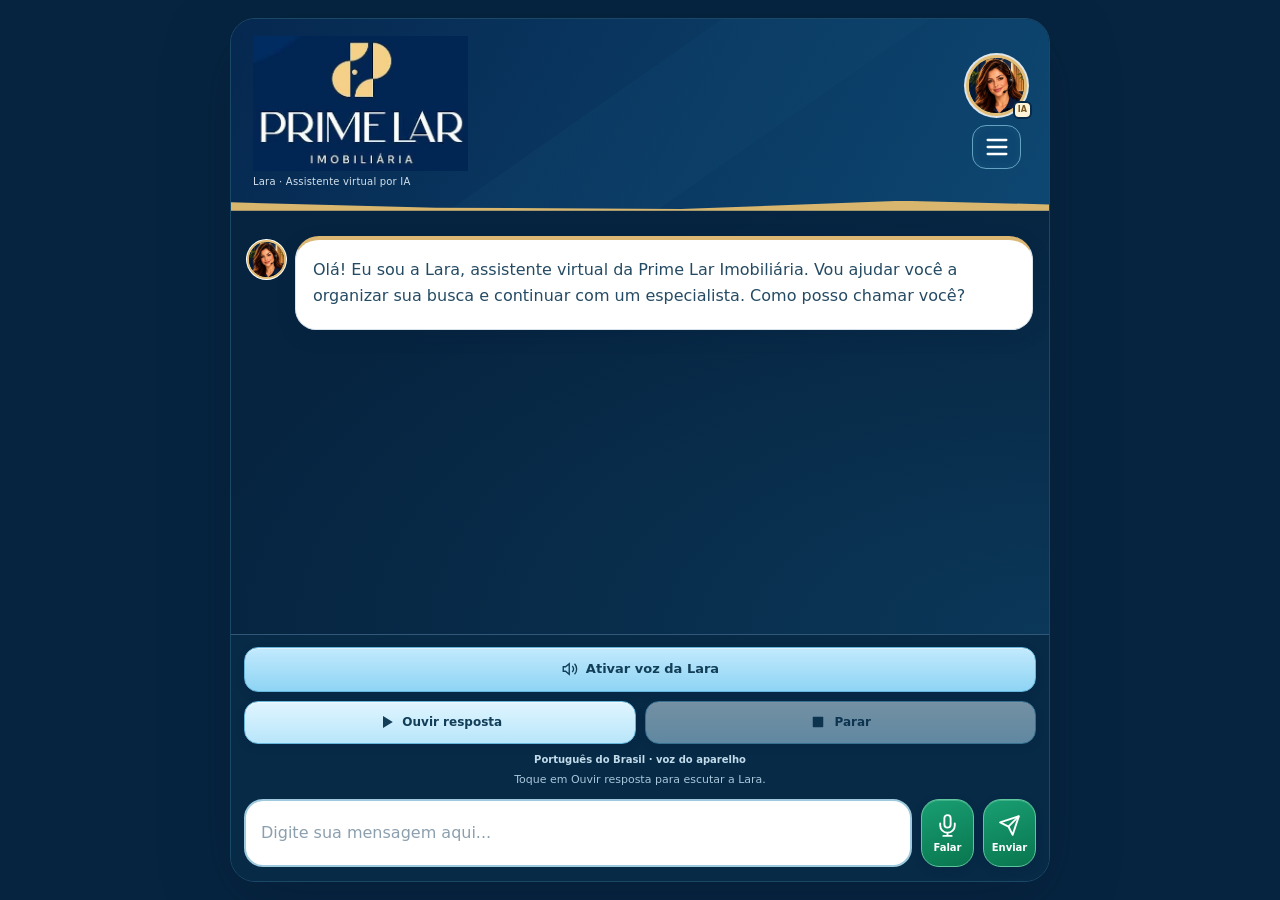
==== commit 3379c1d2: "Adapta a Lara ao modelo enviado com identidade Prime Lar e controles de voz Visual 4.0 com fundo azu" ====
--- a/index.html
+++ b/index.html
@@ -6,7 +6,7 @@
 <meta name="theme-color" content="#062850">
 <meta name="description" content="Converse com a Lara, assistente virtual da Prime Lar Imobiliária. Compra, aluguel e orientação para encontrar seu novo lar em Teresina.">
 <title>Lara | Prime Lar Imobiliária</title>
-<meta name="lara-visual-version" content="3.0">
+<meta name="lara-visual-version" content="4.0">
 <style>:root{color-scheme:light;--blue:#0a3159;--deep:#082745;--gold:#dbb773;--ink:#23384b;--muted:#778592;--line:#e4e9ee;--canvas:#f5f6f8;--light:#f0f4f8}
 *{box-sizing:border-box}html,body{height:100%;margin:0}body{font:15px/1.5 system-ui,-apple-system,"Segoe UI",Arial,sans-serif;color:var(--ink);background:#e9edf2}button,textarea{font:inherit}button,a{-webkit-tap-highlight-color:transparent}button{cursor:pointer;touch-action:manipulation}button:disabled{cursor:default;opacity:.5}button:focus-visible,a:focus-visible{outline:3px solid #5d9dce;outline-offset:3px}a{color:var(--blue)}button svg{width:21px;height:21px;flex:none}button{transition:background .16s,transform .16s}button:active:not(:disabled){transform:scale(.97)}
 .wrap{display:flex;justify-content:center;align-items:center;height:100dvh;padding:24px}.experience{display:grid;grid-template-columns:270px minmax(0,780px);gap:22px;width:100%;max-width:1080px;height:100%;max-height:960px;min-height:0}.app{display:flex;flex-direction:column;width:100%;height:100%;min-width:0;min-height:0;background:var(--canvas);border:1px solid #fff;border-radius:30px;overflow:hidden;box-shadow:0 16px 60px #13345312}
@@ -24,6 +24,13 @@
 @media(max-width:540px){dialog:not(.nav-menu){margin:auto 0 0;width:100%;max-width:100%;max-height:86dvh;border-radius:25px 25px 0 0;border-bottom:0}.content .caption{font-size:9px}.dialog-head .close{height:40px;width:40px}.menu-action,.btn{min-height:46px}}
 @media(max-height:560px){.header{padding-top:9px;padding-bottom:9px}.status{display:none}.avatar{height:42px;width:42px}.identity h1{font-size:19px}.content{padding-top:14px}.bottom{padding-top:8px;padding-bottom:max(10px,env(safe-area-inset-bottom))}.guide-options{max-height:68px}}
 @media(prefers-reduced-motion:reduce){button{transition:none}.content{scroll-behavior:auto}}
+
+/* Visual 4.0: modelo enviado, adaptado para a identidade Prime Lar. */
+body{background:#062440}.wrap{padding:18px}.experience{display:flex;max-width:820px;max-height:1000px}.brand-panel{display:none}.app{background:#062b4b;border-color:#1c4867;border-radius:25px;box-shadow:0 18px 70px #00132640}.reference-header{padding:17px 22px 22px;background:linear-gradient(145deg,transparent 45%,#124b7333 45%,#124b7333 64%,transparent 64%),linear-gradient(120deg,#062850,#0d4771);border:0}.reference-header::after{content:"";position:absolute;bottom:0;left:0;right:0;height:10px;background:#d9b66e;clip-path:polygon(0 16%,25% 70%,55% 84%,82% 0,100% 38%,100% 100%,0 100%)}.header-main{align-items:center;gap:20px}.header-brand{flex:1;min-width:0}.header-logo{display:block;width:215px;max-width:100%;height:auto;aspect-ratio:447/280}.brand-app-label{font-size:10px;color:#d3e1ec;letter-spacing:.02em;margin:3px 0 0}.header-profile{display:flex;flex-direction:column;align-items:center;gap:9px;flex:none}.reference-header .avatar{height:61px;width:61px;border-radius:50%;border:3px solid #e1bd76;box-shadow:0 0 0 2px #ffffffdc}.header-ai{position:absolute;right:-5px;bottom:-3px;background:#fff4d8;border:2px solid #062b4b;border-radius:6px;font-size:8px;line-height:1;font-weight:750;padding:3px;color:#775721}.reference-header .menu-trigger{min-width:49px;min-height:44px;border:1px solid #63a2c3;background:#114e743d;color:#fff;border-radius:14px;padding:7px;box-shadow:inset 0 0 10px #5191b51c}.reference-header .menu-trigger svg{width:28px;height:28px}.reference-header .menu-trigger:hover{background:#2c6c924d}
+.content{padding:25px 16px 27px;background:radial-gradient(ellipse at 100% 100%,#0b3758,transparent 75%),#062440;gap:20px}.caption{display:none}.msg{align-items:flex-start;max-width:100%;gap:9px}.mini{width:39px;height:39px;border-radius:50%;border:2px solid #e1bd76;box-shadow:0 0 0 1px #fff;margin-top:4px}.bubble{font-size:16px;line-height:1.67;border:1px solid #d7e2eb;border-top:4px solid #dbb773;border-radius:24px 24px 21px 21px;padding:17px 17px 19px;background:#fff;color:#254b64;box-shadow:0 6px 20px #001b3420}.assistant .bubble:not(.loading)::before{display:none}.msg.me{max-width:90%;margin-left:25px}.me .bubble{background:#174e70;border:1px solid #4583a5;color:#fff;border-radius:22px 22px 5px 22px;font-size:15px}.loading{color:#52718a}.bottom{padding:0 13px max(14px,env(safe-area-inset-bottom));background:#072a47;max-height:57dvh;border-top:1px solid #315879}.voice-panel{padding:12px 0 11px}.voice-toggle,.voice-actions button{display:flex;align-items:center;justify-content:center;gap:7px;width:100%;min-height:45px;border:1.5px solid #67b7dc;border-radius:14px;background:linear-gradient(180deg,#c2eafd,#8ed4f4);color:#123e58;font-size:13px;font-weight:750;box-shadow:inset 0 1px 0 #ffffff70,0 3px 9px #001b3420}.voice-toggle svg,.voice-actions svg{width:18px;height:18px}.voice-toggle[aria-pressed="true"]{background:linear-gradient(180deg,#ade4fc,#7bc9ef)}.voice-actions{display:grid;grid-template-columns:1fr 1fr;gap:9px;margin-top:9px}.voice-actions button{background:linear-gradient(180deg,#e0f5ff,#b8e6fa);min-height:43px;font-size:12px}.voice-info{font-size:10px;font-weight:650;color:#c1dbea;text-align:center;margin:9px 0 0;line-height:1.45}.voice-status{font-size:11px;line-height:1.45;color:#a9c7db;text-align:center;min-height:16px;margin:5px 0 0}.entry{background:none;border:0;box-shadow:none;border-radius:0;gap:9px;padding:0;align-items:stretch}.entry:focus-within{border:0;box-shadow:none}.input-wrap{display:flex;align-items:center;padding:12px 13px;background:#fff;border:2px solid #9fc9dd;border-radius:19px;min-height:68px}.input-wrap:focus-within{border-color:#6fbbdb;box-shadow:0 0 0 2px #7ac9ea22}.input-wrap textarea{font-size:16px;color:#1e4860;max-height:100px}.input-wrap textarea::placeholder{color:#8b9fae}.mic,.send{width:53px;height:auto;min-height:68px;border-radius:18px;display:flex;flex-direction:column;gap:5px;justify-content:center;align-items:center;background:linear-gradient(160deg,#199e72,#09764f);border:1px solid #5fc59c;color:#fff;box-shadow:inset 0 1px 0 #90e2bc55,0 3px 9px #001b3430}.mic:hover,.send:hover{background:#14855e}.mic svg,.send svg{width:25px;height:25px}.mic span,.send span{font-size:10px;font-weight:750;line-height:1}.mic.recording{background:#a73244;color:#fff;border-color:#e9818e;box-shadow:0 0 0 2px #e6526540}.feedback{color:#ffdaaa;margin:0 3px 10px}.guide{margin-top:10px}.guide p{color:#bad5e6}.guide .shortcut{background:#103e5e;border-color:#426d88;color:#e8f5ff}.protocol-box{background:#123c58;border-color:#41647d;color:#dbefff}.protocol-box small{color:#adc9dc}.audio-box{margin-top:12px;background:#f3faff}.village-card{border-color:#44708a}.nav-menu .dialog-head{background:#072d4d}.nav-menu .dialog-head h2{color:#fff}.nav-menu .dialog-head .close{background:#164461;color:#eaf5ff}.menu-eyebrow{color:#d7b87e}
+@media(max-width:860px){body{background:#062440}.wrap{padding:0}.app{border:0;border-radius:0}.reference-header{padding:16px 17px 21px;padding-top:max(16px,env(safe-area-inset-top))}.header-logo{width:206px}.brand-app-label{font-size:9px}.reference-header .avatar{height:57px;width:57px}.content{padding:25px 12px}.bottom{padding:0 11px max(13px,env(safe-area-inset-bottom))}.bubble{font-size:16px;padding:15px 15px 17px}.msg{gap:8px}.mini{width:38px;height:38px}.header-profile{gap:9px}}
+@media(max-width:360px){.reference-header{padding:13px 15px 18px}.header-logo{width:174px}.reference-header .avatar{height:49px;width:49px}.reference-header .menu-trigger{min-height:40px;min-width:43px}.brand-app-label{font-size:8px}.content{padding:20px 10px}.mini{height:32px;width:32px}.bubble{font-size:15px;padding:13px 13px 15px}.msg{gap:7px}.bottom{padding-left:9px;padding-right:9px}.entry{gap:7px}.mic,.send{width:45px;min-height:65px}.input-wrap{padding:10px;min-height:65px}.voice-toggle{min-height:43px}.voice-actions button{min-height:41px}.voice-info{font-size:9px}.voice-status{font-size:10px}}
+@media(max-height:620px){.reference-header{padding-top:9px;padding-bottom:15px}.header-logo{width:153px}.reference-header .avatar{height:43px;width:43px}.header-profile{gap:7px}.reference-header .menu-trigger{min-height:34px;min-width:40px}.brand-app-label{font-size:8px}.voice-panel{padding:8px 0}.voice-toggle{min-height:36px}.voice-actions{margin-top:6px}.voice-actions button{min-height:34px}.voice-info{margin-top:6px}.voice-status{margin-top:3px}.bottom{padding-bottom:max(9px,env(safe-area-inset-bottom))}.mic,.send,.input-wrap{min-height:58px}.content{padding-top:18px}}
 </style>
 <!-- LARA_ANDROID_HEAD -->
 <link rel="manifest" href="manifest.webmanifest">
@@ -42,21 +49,21 @@
 <div class="wrap"><div class="experience">
 <aside class="brand-panel" aria-label="Prime Lar Imobiliária"><svg class="brand-logo" viewBox="0 0 447 447" role="img" aria-label="Logomarca Prime Lar Imobiliária"><use href="#primeLogo"/></svg><div class="brand-intro"><p class="brand-eyebrow">UM NOVO LAR. UM NOVO COMEÇO.</p><h2>A porta certa para o seu sonho.</h2><p>Conte o que você busca. A Prime Lar ajuda a encontrar oportunidades e condições para o seu perfil, com rapidez e orientação em cada etapa.</p><div class="service-tags"><span>Comprar</span><span>Alugar</span><span>Orientação</span></div><p class="coverage">Teresina · Altos · Demerval Lobão · Timon</p></div><svg class="brand-cover" viewBox="0 0 1122 1402" role="img" aria-label="Lara, personagem digital da Prime Lar"><use href="#laraPhoto"/></svg><a class="brand-instagram" href="https://www.instagram.com/primelarimobiliaria/" target="_blank" rel="noopener noreferrer">@primelarimobiliaria</a></aside>
 <div class="app">
-<header class="header"><div class="header-main"><div class="identity"><span class="avatar-frame"><svg class="avatar" viewBox="420 240 700 700" role="img" aria-label="Lara, personagem digital e assistente virtual da Prime Lar"><use href="#laraPhoto"/></svg><span class="avatar-spark" aria-hidden="true">✦</span></span><div class="identity-copy"><div class="identity-title"><h1>Lara</h1><span class="ai-badge">IA</span></div><p>Assistente da Prime Lar</p><div class="status"><span class="status-dot"></span>Atendimento por IA · Teresina e região</div></div></div><div class="header-tools"><button class="icon-btn menu-trigger" id="openMenu" type="button" aria-label="Abrir menu da Lara" aria-haspopup="dialog" aria-controls="navDialog" aria-expanded="false"><svg viewBox="0 0 24 24" fill="none" stroke="currentColor" stroke-width="1.8" stroke-linecap="round" aria-hidden="true"><path d="M4 6h16M4 12h16M4 18h16"/></svg><span>Menu</span></button></div></div></header>
+<header class="header reference-header"><div class="header-main"><div class="header-brand"><svg class="header-logo" viewBox="0 55 447 280" role="img" aria-label="Logomarca Prime Lar Imobiliária"><use href="#primeLogo"/></svg><p class="brand-app-label">Lara · Assistente virtual por IA</p></div><div class="header-profile"><span class="avatar-frame"><svg class="avatar" viewBox="420 240 700 700" role="img" aria-label="Lara, personagem digital e assistente virtual da Prime Lar"><use href="#laraPhoto"/></svg><span class="header-ai">IA</span></span><button class="icon-btn menu-trigger" id="openMenu" type="button" aria-label="Abrir menu da Lara" aria-haspopup="dialog" aria-controls="navDialog" aria-expanded="false"><svg viewBox="0 0 24 24" fill="none" stroke="currentColor" stroke-width="2" stroke-linecap="round" aria-hidden="true"><path d="M4 6h16M4 12h16M4 18h16"/></svg><span>Menu</span></button></div></div></header>
 <main class="content" id="messages" role="log" aria-label="Conversa com a Lara" aria-live="polite" aria-relevant="additions text"><p class="caption">Um novo começo pode começar aqui</p></main>
 <section class="bottom" aria-label="Enviar mensagem">
 <section class="guide" id="guide" hidden aria-label="Opções para responder à Lara"><p id="guideTitle">Você pode escolher uma opção ou escrever</p><div id="guideOptions" class="guide-options"></div></section>
 <div class="protocol-box" id="protocolBox" hidden role="status"><span>Protocolo da sua conversa</span><strong id="protocolValue"></strong><span class="protocol-subject" id="protocolSubject"></span><small>Incluído no resumo. Envie à equipe para continuar.</small></div>
 
 <div class="audio-box" id="audioBox" hidden><div class="audio-top"><strong id="audioStatus">Gravar uma mensagem</strong><span class="time" id="recordTime">00:00 / 01:00</span></div><p>Ao transcrever, o áudio será processado por IA. O texto volta para esta caixa para você revisar e enviar.</p><audio id="audioPreview" controls hidden></audio><div class="audio-controls"><button class="btn primary" id="startRecord" type="button">Gravar áudio</button><button class="btn" id="stopRecord" type="button" hidden>Parar</button><button class="btn primary" id="transcribe" type="button" hidden>Transcrever</button><button class="btn" id="discardAudio" type="button">Cancelar</button></div></div>
-<p class="feedback" id="feedback" role="status"></p>
-<form class="entry" id="form"><div class="input-wrap"><textarea id="message" maxlength="1500" placeholder="Escreva uma mensagem..." rows="1" aria-label="Mensagem para a Lara" autocomplete="off" required></textarea></div><button class="mic" id="microphone" type="button" aria-label="Gravar áudio para transcrever" title="Gravar áudio"><svg viewBox="0 0 24 24" fill="none" stroke="currentColor" stroke-width="1.8" stroke-linecap="round"><rect x="9" y="2" width="6" height="12" rx="3"/><path d="M5 10v2a7 7 0 0 0 14 0v-2M12 19v3M8 22h8"/></svg></button><button class="send" id="send" type="submit" aria-label="Enviar mensagem" title="Enviar mensagem"><svg viewBox="0 0 24 24" fill="none" stroke="currentColor" stroke-width="1.8" stroke-linejoin="round"><path d="m21 3-6 18-4-8-8-4Z"/><path d="m21 3-10 10"/></svg></button></form>
+<section class="voice-panel" aria-label="Ouvir as respostas da Lara"><button class="voice-toggle" id="toggleVoice" type="button" aria-pressed="false"><svg viewBox="0 0 24 24" fill="none" stroke="currentColor" stroke-width="1.8" aria-hidden="true"><path d="M11 5 6 9H3v6h3l5 4V5Zm4 3a6 6 0 0 1 0 8m3-11a10 10 0 0 1 0 14"/></svg><span id="voiceToggleLabel">Ativar voz da Lara</span></button><div class="voice-actions"><button id="readReply" type="button"><svg viewBox="0 0 24 24" fill="currentColor" aria-hidden="true"><path d="m8 4 13 8-13 8Z"/></svg>Ouvir resposta</button><button id="stopVoice" type="button"><svg viewBox="0 0 24 24" fill="currentColor" aria-hidden="true"><rect x="5" y="5" width="14" height="14" rx="1"/></svg>Parar</button></div><p class="voice-info" id="voiceInfo">Português do Brasil · voz do aparelho</p><p class="voice-status" id="voiceStatus" role="status" aria-live="polite">Toque em Ouvir resposta para escutar a Lara.</p></section><p class="feedback" id="feedback" role="status"></p>
+<form class="entry" id="form"><div class="input-wrap"><textarea id="message" maxlength="1500" placeholder="Digite sua mensagem aqui..." rows="1" aria-label="Mensagem para a Lara" autocomplete="off" required></textarea></div><button class="mic" id="microphone" type="button" aria-label="Gravar áudio para transcrever" title="Gravar áudio"><svg viewBox="0 0 24 24" fill="none" stroke="currentColor" stroke-width="1.8" stroke-linecap="round"><rect x="9" y="2" width="6" height="12" rx="3"/><path d="M5 10v2a7 7 0 0 0 14 0v-2M12 19v3M8 22h8"/></svg><span>Falar</span></button><button class="send" id="send" type="submit" aria-label="Enviar mensagem" title="Enviar mensagem"><svg viewBox="0 0 24 24" fill="none" stroke="currentColor" stroke-width="1.8" stroke-linejoin="round"><path d="m21 3-6 18-4-8-8-4Z"/><path d="m21 3-10 10"/></svg><span>Enviar</span></button></form>
 
 </section></div></div></div>
 <dialog id="navDialog" class="nav-menu" aria-labelledby="navTitle"><div class="dialog-head"><div><div class="menu-brand"><svg viewBox="0 0 447 447" role="img" aria-label="Logomarca Prime Lar"><use href="#primeLogo"/></svg><p class="menu-eyebrow">PRIME LAR IMOBILIÁRIA</p></div><h2 id="navTitle">Como posso ajudar?</h2></div><button class="close" data-close="navDialog" type="button" aria-label="Fechar menu">×</button></div><div class="dialog-body menu-body"><nav class="shortcuts" aria-label="Escolha seu interesse"><button class="shortcut" data-message="Quero comprar um imóvel" type="button"><svg viewBox="0 0 24 24" fill="none" stroke="currentColor" stroke-width="1.65" stroke-linecap="round" stroke-linejoin="round" aria-hidden="true"><path d="m3 10 9-7 9 7v10a1 1 0 0 1-1 1H4a1 1 0 0 1-1-1Z"/><path d="M9 21v-8h6v8"/></svg><span>Comprar</span></button><button class="shortcut" data-message="Quero alugar um imóvel" type="button"><svg viewBox="0 0 24 24" fill="none" stroke="currentColor" stroke-width="1.65" stroke-linecap="round" stroke-linejoin="round" aria-hidden="true"><circle cx="8" cy="8" r="5"/><path d="m12 12 9 9m-4-4 3-3m-6 0 3-3"/></svg><span>Alugar</span></button><button class="shortcut" data-message="Tenho interesse em apartamento" type="button"><svg viewBox="0 0 24 24" fill="none" stroke="currentColor" stroke-width="1.65" stroke-linecap="round" stroke-linejoin="round" aria-hidden="true"><rect x="5" y="3" width="14" height="18" rx="2"/><path d="M9 7h1m4 0h1M9 11h1m4 0h1M10 21v-5h4v5"/></svg><span>Apartamento</span></button><button class="shortcut" data-message="Tenho interesse em casa" type="button"><svg viewBox="0 0 24 24" fill="none" stroke="currentColor" stroke-width="1.65" stroke-linecap="round" stroke-linejoin="round" aria-hidden="true"><path d="m3 11 9-8 9 8M5 10v11h14V10M9 21v-7h6v7"/></svg><span>Casa</span></button><button class="shortcut campaign" data-message="Quero saber sobre o Village Pôr do Sol" type="button"><span class="campaign-badge">Lançamento</span>Village Pôr do Sol</button><button class="shortcut help" id="help" type="button"><svg viewBox="0 0 24 24" fill="none" stroke="currentColor" stroke-width="1.65" stroke-linecap="round" stroke-linejoin="round" aria-hidden="true"><circle cx="12" cy="12" r="9"/><path d="M9.7 9a2.4 2.4 0 1 1 4 1.8c-1 .7-1.7 1-1.7 2.7M12 17h.01"/></svg><span>Tenho dúvidas</span></button><button class="shortcut specialist" id="specialist" type="button"><svg viewBox="0 0 24 24" fill="none" stroke="currentColor" stroke-width="1.65" stroke-linecap="round" stroke-linejoin="round" aria-hidden="true"><path d="M4 12a8 8 0 0 1 16 0v6c0 2-2 3-5 3"/><rect x="2" y="11" width="4" height="7" rx="2"/><rect x="18" y="11" width="4" height="7" rx="2"/></svg><span>Falar com especialista</span></button></nav><div class="menu-secondary"><button class="menu-action" id="newChat" type="button"><svg viewBox="0 0 24 24" fill="none" stroke="currentColor" stroke-width="1.65" stroke-linecap="round" stroke-linejoin="round" aria-hidden="true"><rect x="4" y="4" width="16" height="16" rx="5"/><path d="M12 8v8m-4-4h8"/></svg><span>Nova conversa</span></button><button class="menu-action" id="about" type="button"><svg viewBox="0 0 24 24" fill="none" stroke="currentColor" stroke-width="1.65" stroke-linecap="round" stroke-linejoin="round" aria-hidden="true"><circle cx="12" cy="12" r="9"/><path d="M12 11v6m0-10h.01"/></svg><span>Conheça a Prime Lar</span></button><div id="appMenuActions" class="menu-app-actions" aria-label="Aplicativo da Lara"></div></div><p class="info menu-info">Mensagens processadas por IA e registradas para este atendimento. <button id="privacy" type="button">Como funciona</button><br>Não envie CPF, documentos, senhas ou dados bancários.</p></div></dialog>
 <dialog id="aboutDialog" aria-labelledby="aboutTitle"><div class="dialog-head"><h2 id="aboutTitle">Conheça a Prime Lar</h2><button class="close" data-close="aboutDialog" aria-label="Fechar">×</button></div><div class="dialog-body"><p class="lead">Mais do que chaves, novos começos.</p><p>A Prime Lar nasceu do propósito de transformar vidas pela conquista da casa própria. Experiência, maternidade e acolhimento fazem parte dessa história.</p><p>Conte com orientação personalizada para comprar ou alugar, conhecer oportunidades e entender cada etapa até a conclusão da negociação.</p><div class="notice">A Lara entende seu interesse e esclarece dúvidas. Um corretor especialista confirma os imóveis disponíveis, valores e condições para seu perfil.</div><p><strong>Teresina, PI</strong><br>CNPJ: 60.873.921/0001-90</p><small>Confirme o endereço de atendimento com a equipe antes de ir à imobiliária.</small><div class="dialog-actions"><a class="btn primary" href="https://www.instagram.com/primelarimobiliaria/" target="_blank" rel="noopener noreferrer">@primelarimobiliaria</a></div></div></dialog>
 <dialog id="specialistDialog" aria-labelledby="specialistTitle"><div class="dialog-head"><h2 id="specialistTitle">Continue com um especialista</h2><button class="close" data-close="specialistDialog" aria-label="Fechar">×</button></div><div class="dialog-body"><p>Confira as respostas para o especialista. Ao confirmar o resumo na conversa, seu atendimento será registrado para a equipe Prime Lar distribuir ao consultor e retornar pelo WhatsApp informado.</p><label for="summary">Resumo do seu interesse</label><textarea id="summary" class="summary" maxlength="6000"></textarea><small>Você pode retirar a renda ou qualquer informação antes de copiar. Inclua apenas o que deseja compartilhar.</small><div class="dialog-actions"><button id="copySummary" class="btn primary" type="button">Copiar resumo</button><a class="btn" href="https://www.instagram.com/primelarimobiliaria/" target="_blank" rel="noopener noreferrer">Abrir Instagram</a></div><div class="ack" id="copyStatus" role="status"></div><div class="notice">A equipe consulta e distribui os registros manualmente. O retorno por WhatsApp depende de um número informado e do atendimento recebido pelo consultor; não há prazo automático.</div></div></dialog>
-<dialog id="privacyDialog" aria-labelledby="privacyTitle"><div class="dialog-head"><h2 id="privacyTitle">Sobre este atendimento</h2><button class="close" data-close="privacyDialog" aria-label="Fechar">×</button></div><div class="dialog-body"><p>A imagem da Lara representa uma personagem digital da Prime Lar.</p><p>A Lara é uma assistente virtual por inteligência artificial. Suas mensagens são processadas pelo serviço de IA e registradas no ambiente de atendimento para manter o contexto da conversa. A triagem pode perguntar bairro, ocupação, renda bruta mensal e estado civil para orientar o especialista, além do WhatsApp para retorno. Esses dados são opcionais; não pedimos CPF nem documentos. Você pode pular perguntas e editar essas informações no resumo.</p><p>O histórico desta versão fica também nesta aba para você continuar enquanto ela estiver aberta. O identificador da conversa fica no navegador até iniciar uma nova conversa.</p><p>A gravação usa o microfone somente quando você toca em “Gravar áudio” e permite o acesso. O áudio fica temporariamente no navegador; ao tocar em “Transcrever”, ele é enviado ao serviço de IA para gerar texto. Esta aplicação não salva o arquivo de áudio no histórico. Revise o texto antes de enviar.</p><p>“Nova conversa” limpa o histórico desta aba e o identificador no navegador; não apaga os registros já feitos no atendimento. Para solicitar informações sobre seus dados ou exclusão, fale com a Prime Lar pelo perfil oficial.</p><p>Valores, condições promocionais, financiamento e disponibilidade precisam ser confirmados pelo corretor especialista. A Lara não realiza aprovação de crédito nem agenda visitas. O resumo confirmado fica registrado para a equipe consultar e distribuir manualmente; esta versão não envia mensagens automáticas ao consultor.</p><small>Para informações sobre o tratamento dos dados pela imobiliária, consulte a equipe da Prime Lar. Este aviso explica o funcionamento desta interface.</small></div></dialog>
+<dialog id="privacyDialog" aria-labelledby="privacyTitle"><div class="dialog-head"><h2 id="privacyTitle">Sobre este atendimento</h2><button class="close" data-close="privacyDialog" aria-label="Fechar">×</button></div><div class="dialog-body"><p>A imagem da Lara representa uma personagem digital da Prime Lar.</p><p>A Lara é uma assistente virtual por inteligência artificial. Suas mensagens são processadas pelo serviço de IA e registradas no ambiente de atendimento para manter o contexto da conversa. A triagem pode perguntar bairro, ocupação, renda bruta mensal e estado civil para orientar o especialista, além do WhatsApp para retorno. Esses dados são opcionais; não pedimos CPF nem documentos. Você pode pular perguntas e editar essas informações no resumo.</p><p>A leitura das respostas usa as vozes disponíveis no navegador e no aparelho. A voz e a disponibilidade podem variar. Você escolhe quando ativar ou parar a leitura.</p><p>O histórico desta versão fica também nesta aba para você continuar enquanto ela estiver aberta. O identificador da conversa fica no navegador até iniciar uma nova conversa.</p><p>A gravação usa o microfone somente quando você toca em “Gravar áudio” e permite o acesso. O áudio fica temporariamente no navegador; ao tocar em “Transcrever”, ele é enviado ao serviço de IA para gerar texto. Esta aplicação não salva o arquivo de áudio no histórico. Revise o texto antes de enviar.</p><p>“Nova conversa” limpa o histórico desta aba e o identificador no navegador; não apaga os registros já feitos no atendimento. Para solicitar informações sobre seus dados ou exclusão, fale com a Prime Lar pelo perfil oficial.</p><p>Valores, condições promocionais, financiamento e disponibilidade precisam ser confirmados pelo corretor especialista. A Lara não realiza aprovação de crédito nem agenda visitas. O resumo confirmado fica registrado para a equipe consultar e distribuir manualmente; esta versão não envia mensagens automáticas ao consultor.</p><small>Para informações sobre o tratamento dos dados pela imobiliária, consulte a equipe da Prime Lar. Este aviso explica o funcionamento desta interface.</small></div></dialog>
 <dialog id="resetDialog" aria-labelledby="resetTitle"><div class="dialog-head"><h2 id="resetTitle">Iniciar nova conversa?</h2><button class="close" data-close="resetDialog" aria-label="Fechar">×</button></div><div class="dialog-body"><p>O histórico exibido nesta aba será limpo para você começar um novo atendimento.</p><div class="reset-buttons"><button class="btn" data-close="resetDialog" type="button">Continuar aqui</button><button class="btn primary" id="confirmReset" type="button"><svg viewBox="0 0 24 24" fill="none" stroke="currentColor" stroke-width="1.65" stroke-linecap="round" stroke-linejoin="round" aria-hidden="true"><rect x="4" y="4" width="16" height="16" rx="5"/><path d="M12 8v8m-4-4h8"/></svg><span>Nova conversa</span></button></div></div></dialog>
 <dialog id="helpDialog" aria-labelledby="helpTitle"><div class="dialog-head"><h2 id="helpTitle">Como podemos ajudar?</h2><button class="close" data-close="helpDialog" aria-label="Fechar">×</button></div><div class="dialog-body"><p>Escolha uma dúvida ou escreva sua pergunta na conversa.</p><div class="help-topics"><button class="btn" type="button" data-message="Como funciona a compra de um imóvel por financiamento?">Compra por financiamento</button><button class="btn" type="button" data-message="Qual é a diferença entre financiamento e consórcio?">Financiamento ou consórcio</button><button class="btn" type="button" data-message="Quais documentos preciso organizar para comprar um imóvel por financiamento?">Documentação para compra</button><button class="btn" type="button" id="otherHelp">Outra dúvida</button></div></div></dialog>
 <script>(function () {
@@ -71,6 +78,7 @@
 let credentials=null,history=[],perfil={},etapa='nome',protocolo='',busy=false,recording=false,requestingMic=false,audioBusy=false,lastFailure=null;
 let villageCardVisible=false;
 let recorder=null,stream=null,chunks=[],audioBlob=null,audioUrl=null,ticker=null,recordStarted=0,cancelRecording=false;
+const voice=createLaraVoice({window,document,lastReply:()=>[...history].reverse().find(m=>m.role==='lara')?.text||greeting,isBlocked:()=>busy||recording||requestingMic||audioBusy});
 try{credentials=JSON.parse(localStorage.getItem(SESSION_KEY)||'null');}catch{}
 try{const saved=JSON.parse(sessionStorage.getItem(HISTORY_KEY)||'null');if(saved&&saved.sessao===credentials?.sessao&&Array.isArray(saved.history)){history=saved.history.slice(-40);perfil=saved.perfil||{};etapa=saved.etapa||'livre';protocolo=saved.protocolo||'';}}catch{}
 function save(){try{sessionStorage.setItem(HISTORY_KEY,JSON.stringify({sessao:credentials?.sessao,history:history.slice(-40),perfil,etapa,protocolo}));}catch{}}
@@ -173,18 +181,18 @@
  const mensagem=(text||'').trim();if(!mensagem)return;
  if(/village\s+p[oô]r\s+do\s+sol/i.test(mensagem))showVillageCard();
  if(mensagem.length>1500){feedback.textContent='Sua mensagem pode ter até 1.500 caracteres.';return;}
- feedback.textContent='';busy=true;syncControls();
+ voice.stop();feedback.textContent='';busy=true;syncControls();let spokenReply='';
  const requestId=lastFailure?.text===mensagem?lastFailure.requestId:crypto.randomUUID();
  const mine=bubble(mensagem,true),reply=bubble('A Lara está respondendo...',false,true);field.value='';fit();
  try{
   await ensureSession();const d=await call({acao:'chat',mensagem,request_id:requestId});
   if(typeof d.resposta!=='string'||!d.resposta.trim())throw Error('Não recebi uma resposta. Tente novamente.');
   reply.body.classList.remove('loading');reply.body.textContent=d.resposta;
-  perfil=d.perfil||perfil;etapa=d.etapa||'livre';if(d.protocolo)protocolo=d.protocolo;history.push({role:'me',text:mensagem},{role:'lara',text:d.resposta});renderGuide();save();lastFailure=null;
+  perfil=d.perfil||perfil;etapa=d.etapa||'livre';if(d.protocolo)protocolo=d.protocolo;history.push({role:'me',text:mensagem},{role:'lara',text:d.resposta});renderGuide();save();lastFailure=null;spokenReply=d.resposta;
  }catch(e){
   mine.item.remove();reply.item.remove();if(!field.value.trim())field.value=mensagem;fit();lastFailure={text:mensagem,requestId};
   feedback.textContent=e.name==='AbortError'?'O atendimento demorou. Sua mensagem foi preservada; toque em Enviar para tentar novamente.':e.message;
- }finally{busy=false;syncControls();field.focus();log.scrollTop=log.scrollHeight;}
+ }finally{busy=false;syncControls();field.focus();log.scrollTop=log.scrollHeight;if(spokenReply)voice.onReply(spokenReply);}
 }
 function showVillageCard(){
  if(villageCardVisible)return;villageCardVisible=true;
@@ -210,6 +218,7 @@
 function discardAudio(){if(recorder?.state==='recording'){cancelRecording=true;recorder.stop();}else resetAudio();$('audioBox').hidden=true;}
 async function startRecording(){
  if(busy||audioBusy||requestingMic||recording)return;
+ voice.stop();
  feedback.textContent='';resetAudio();cancelRecording=false;requestingMic=true;syncControls();
  try{
   stream=await navigator.mediaDevices.getUserMedia({audio:true});
@@ -268,9 +277,10 @@
 $('privacy').addEventListener('click',()=>showDialog('privacyDialog'));
 document.querySelectorAll('[data-close]').forEach(b=>b.addEventListener('click',()=>closeDialog(b.dataset.close)));
 $('newChat').addEventListener('click',()=>{if(!busy&&!recording&&!audioBusy&&!requestingMic)showDialog('resetDialog');});
-$('confirmReset').addEventListener('click',()=>{if(busy||recording||audioBusy||requestingMic)return;credentials=null;history=[];perfil={};etapa='nome';protocolo='';lastFailure=null;try{localStorage.removeItem(SESSION_KEY);sessionStorage.removeItem(HISTORY_KEY);}catch{}discardAudio();renderHistory();renderGuide();field.value='';feedback.textContent='';fit();closeDialog('resetDialog');field.focus();});
+$('confirmReset').addEventListener('click',()=>{if(busy||recording||audioBusy||requestingMic)return;voice.stop();credentials=null;history=[];perfil={};etapa='nome';protocolo='';lastFailure=null;try{localStorage.removeItem(SESSION_KEY);sessionStorage.removeItem(HISTORY_KEY);}catch{}discardAudio();renderHistory();renderGuide();field.value='';feedback.textContent='';fit();closeDialog('resetDialog');field.focus();});
 $('copySummary').addEventListener('click',async()=>{try{await navigator.clipboard.writeText($('summary').value);$('copyStatus').textContent='Resumo copiado. Agora abra o Instagram e envie para a Prime Lar.';}catch{$('summary').focus();$('summary').select();$('copyStatus').textContent='Selecione e copie o texto acima para enviar no Instagram.';}});
 $('microphone').addEventListener('click',()=>{
+ voice.stop();
  if(recording){recorder?.stop();return;}if(busy||audioBusy||requestingMic)return;
  if(!window.isSecureContext||!navigator.mediaDevices?.getUserMedia||typeof MediaRecorder==='undefined'||!(window.AudioContext||window.webkitAudioContext)||!(window.OfflineAudioContext||window.webkitOfflineAudioContext)){feedback.textContent='Este navegador não oferece gravação aqui. Abra o site em um navegador atualizado com HTTPS ou digite sua mensagem.';return;}
  $('audioBox').hidden=!$('audioBox').hidden;
@@ -279,7 +289,49 @@
 $('stopRecord').addEventListener('click',()=>{if(recorder?.state==='recording')recorder.stop();});
 $('discardAudio').addEventListener('click',discardAudio);
 $('transcribe').addEventListener('click',transcribe);
-window.addEventListener('pagehide',()=>{cancelRecording=true;if(recorder?.state==='recording')recorder.stop();stream?.getTracks().forEach(t=>t.stop());if(ticker)clearInterval(ticker);if(audioUrl)URL.revokeObjectURL(audioUrl);});
+window.addEventListener('pagehide',()=>{voice.stop();cancelRecording=true;if(recorder?.state==='recording')recorder.stop();stream?.getTracks().forEach(t=>t.stop());if(ticker)clearInterval(ticker);if(audioUrl)URL.revokeObjectURL(audioUrl);});
+// __VOICE_START__
+function createLaraVoice({window,document,lastReply,isBlocked}){
+ const get=id=>document.getElementById(id),synth=window.speechSynthesis;
+ const toggle=get('toggleVoice'),label=get('voiceToggleLabel'),read=get('readReply'),stopButton=get('stopVoice'),status=get('voiceStatus'),info=get('voiceInfo');
+ let enabled=false,token=0,current=null,selected=null;
+ const supported=!!synth&&typeof window.SpeechSynthesisUtterance==='function';
+ const sayStatus=text=>{status.textContent=text;};
+ function selectVoice(){
+  const voices=synth?.getVoices()||[];
+  const br=voices.filter(v=>/^pt[-_]BR$/i.test(v.lang));
+  selected=br.find(v=>/Francisca|Luciana|Camila|Vit[oó]ria|Maria/i.test(v.name))||br[0]||voices.find(v=>/^pt\b/i.test(v.lang))||null;
+  info.textContent=selected?'Voz do aparelho · '+(selected.lang==='pt-BR'?'Português do Brasil':selected.lang):'Português do Brasil · voz do aparelho';
+ }
+ function stop(message){const wasReading=!!current;token++;current=null;if(supported)synth.cancel();stopButton.disabled=true;if(message)sayStatus(message);else if(wasReading)sayStatus('Leitura interrompida. Toque em Ouvir resposta para escutar novamente.');}
+ function speak(text){
+  if(!supported){sayStatus('Este navegador não oferece leitura por voz. Você pode continuar pelo texto.');return;}
+  if(isBlocked()){sayStatus('Aguarde a resposta ou finalize o áudio antes de ouvir.');return;}
+  if(document.hidden){sayStatus('Volte à Lara e toque em Ouvir resposta.');return;}
+  const clean=String(text||'').replace(/[*_#]/g,'').trim();if(!clean){sayStatus('Ainda não há uma resposta para ouvir.');return;}
+  stop();selectVoice();const id=token,words=clean.split(/\s+/),parts=[];let part='';
+  for(const word of words){if(part&&part.length+word.length>230){parts.push(part);part='';}part+=(part?' ':'')+word;}if(part)parts.push(part);
+  stopButton.disabled=false;sayStatus('Preparando a leitura da resposta…');
+  function next(){
+   if(id!==token)return;
+   const text=parts.shift();if(!text){current=null;stopButton.disabled=true;sayStatus('Leitura concluída. Para perguntar, toque em Falar.');return;}
+   const utterance=new window.SpeechSynthesisUtterance(text);current=utterance;utterance.lang=selected?.lang||'pt-BR';utterance.rate=.96;utterance.pitch=1;if(selected)utterance.voice=selected;
+   utterance.onstart=()=>{if(id===token)sayStatus('Lara está lendo a resposta…');};
+   utterance.onend=()=>{if(id===token)next();};
+   utterance.onerror=()=>{if(id===token){stop();sayStatus('Não foi possível reproduzir. Toque em Ouvir resposta para tentar novamente.');}};
+   try{synth.speak(utterance);}catch{stop();sayStatus('Não foi possível iniciar a voz neste navegador. Continue pelo texto ou tente novamente.');}
+  }
+  next();
+ }
+ toggle.addEventListener('click',()=>{if(!supported)return;enabled=!enabled;toggle.setAttribute('aria-pressed',String(enabled));label.textContent=enabled?'Desativar voz da Lara':'Ativar voz da Lara';if(enabled)speak(lastReply());else stop('Voz automática desativada. Você pode ouvir uma resposta quando quiser.');});
+ read.addEventListener('click',()=>speak(lastReply()));
+ stopButton.addEventListener('click',()=>stop('Áudio interrompido. Para perguntar por voz, toque em Falar.'));
+ stopButton.disabled=true;
+ document.addEventListener?.('visibilitychange',()=>{if(document.hidden)stop();});
+ if(supported){selectVoice();synth.addEventListener?.('voiceschanged',selectVoice);}else{toggle.disabled=true;read.disabled=true;info.textContent='Leitura por voz indisponível neste navegador';sayStatus('Você pode continuar pelo texto ou usar Falar para gravar.');}
+ return{stop,onReply:text=>{if(enabled&&!document.hidden)speak(text);}};
+}
+// __VOICE_END__
 renderHistory();renderGuide();syncControls();fit();
 })();
 
